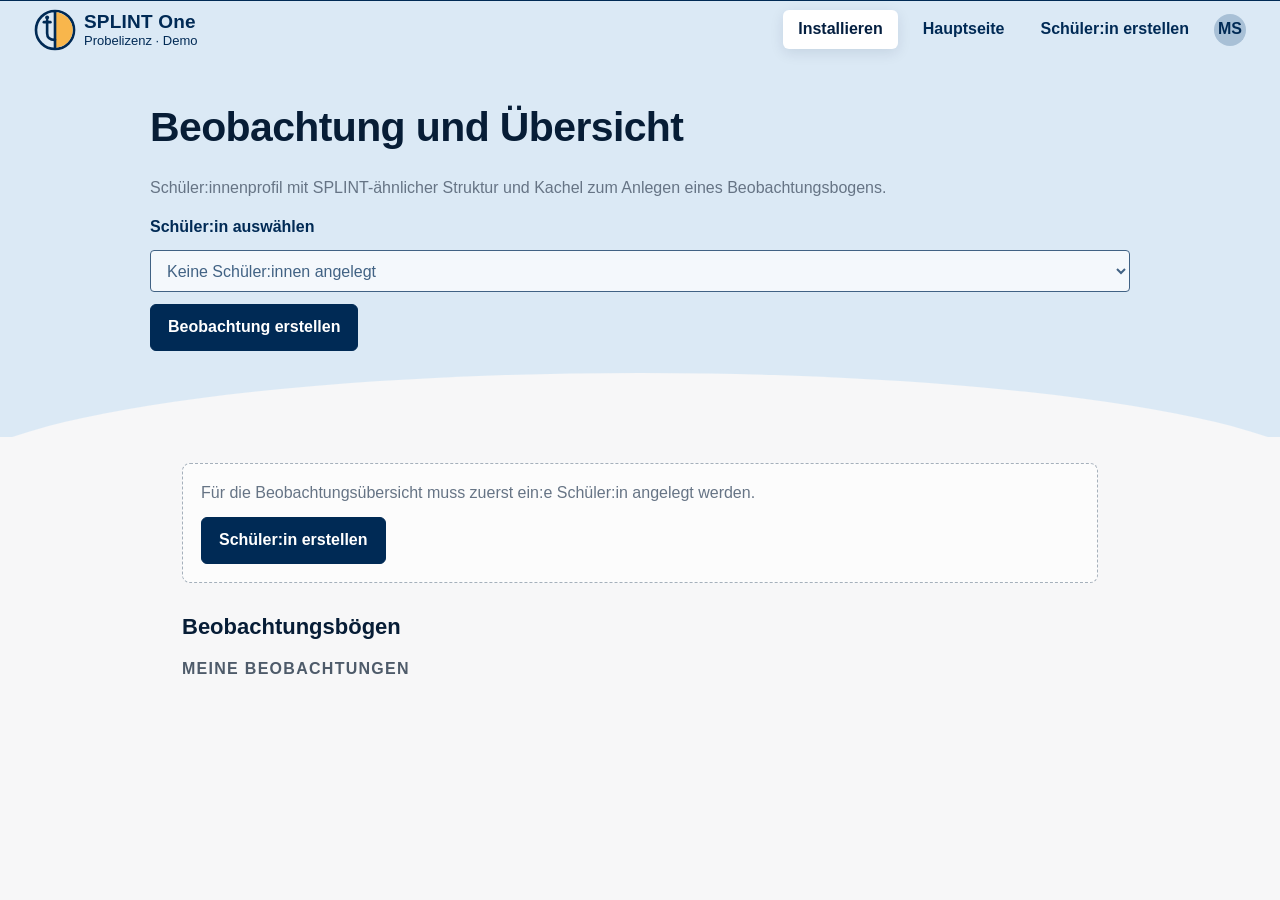
==== beobachtung.html @ fa7bbd9f "add" ====
<!doctype html>
<html lang="de">
<head>
  <meta charset="utf-8">
  <meta name="viewport" content="width=device-width, initial-scale=1">
  <title>SPLINT One Demo · Beobachtungsübersicht</title>
  <link rel="icon" href="assets/img/favicon.svg" type="image/svg+xml">
  <link rel="stylesheet" href="assets/css/styles.css">
  <script defer src="assets/js/app.js"></script>
</head>
<body data-page="observation" data-root="">
  <a class="skip-link" href="#content">Zum Inhalt springen</a>
  <header class="topbar">
    <a class="brand" href="index.html" aria-label="SPLINT One Demo Startseite">
      <img class="brand-mark" src="assets/img/logo.svg" alt="">
      <span class="brand-text"><strong>SPLINT One</strong><small>Probelizenz · Demo</small></span>
    </a>
    <nav class="nav-actions" aria-label="Hauptnavigation">
      <a class="install-btn" href="#">Installieren</a>
      <a class="nav-pill" href="index.html">Hauptseite</a>
      <a class="nav-pill" href="schueler-anlegen.html">Schüler:in erstellen</a>
      <span class="avatar" aria-label="Benutzerkürzel">MS</span>
    </nav>
  </header>

  <section class="hero">
    <div class="hero-inner hero-wide">
      <h1>Beobachtung und Übersicht</h1>
      <p class="muted">Schüler:innenprofil mit SPLINT-ähnlicher Struktur und Kachel zum Anlegen eines Beobachtungsbogens.</p>
      <div class="button-row">
        <label class="label" for="studentSelect">Schüler:in auswählen</label>
        <select id="studentSelect" aria-label="Schüler:in auswählen"></select>
        <a class="btn btn-primary" id="createObservationLink" href="mesk.html">Beobachtung erstellen</a>
      </div>
    </div>
  </section>

  <main class="page page-wide" id="content">
    <div id="studentProfile" aria-live="polite"></div>

    <section class="section" aria-labelledby="observation-sheets-title">
      <h2 id="observation-sheets-title">Beobachtungsbögen</h2>
      <p class="upper">Meine Beobachtungen</p>
      <div class="tile-grid" id="ownObservations" aria-live="polite"></div>
    </section>
  </main>
</body>
</html>
---- assets/css/styles.css ----
:root {
  --blue-900: #002a55;
  --blue-800: #0b3768;
  --blue-700: #0f4f87;
  --blue-100: #dbe9f5;
  --blue-080: #eaf3fb;
  --amber: #f8b64c;
  --amber-2: #ffa33a;
  --line: #a7b2bd;
  --muted: #667485;
  --disabled: #d9dde2;
  --white: #ffffff;
  --paper: #f7f7f8;
  --shadow: 0 12px 28px rgba(0, 33, 68, 0.12);
  --shadow-soft: 0 4px 14px rgba(0, 33, 68, 0.1);
  --radius: 8px;
  --font: Arial, Helvetica, sans-serif;
}

* { box-sizing: border-box; }

html { min-height: 100%; }

body {
  margin: 0;
  min-height: 100%;
  font-family: var(--font);
  color: var(--blue-900);
  background: var(--paper);
  font-size: 16px;
  line-height: 1.42;
}

a { color: var(--blue-700); text-decoration: none; font-weight: 700; }
a:hover { text-decoration: underline; }

button, input, select, textarea { font: inherit; }

.skip-link {
  position: absolute;
  left: -9999px;
  top: 0;
  background: var(--blue-900);
  color: white;
  padding: 0.75rem 1rem;
  z-index: 99;
}
.skip-link:focus { left: 0; }

.topbar {
  min-height: 58px;
  background: var(--blue-100);
  border-top: 1px solid var(--blue-900);
  display: flex;
  align-items: center;
  justify-content: space-between;
  gap: 24px;
  padding: 0 34px;
  position: sticky;
  top: 0;
  z-index: 20;
}

.brand {
  display: flex;
  align-items: center;
  min-width: 180px;
  gap: 8px;
  color: var(--blue-900);
  font-weight: 700;
  line-height: 1;
}

.brand-mark {
  width: 42px;
  height: 42px;
  display: inline-flex;
  align-items: center;
  justify-content: center;
}

.brand-text strong {
  display: block;
  font-size: 19px;
  letter-spacing: 0.2px;
}
.brand-text small {
  display: block;
  font-weight: 400;
  font-size: 13px;
  margin-top: 3px;
}

.nav-actions {
  display: flex;
  align-items: center;
  justify-content: flex-end;
  gap: 14px;
  flex-wrap: wrap;
}

.nav-pill, .install-btn {
  border: 1px solid transparent;
  background: transparent;
  color: var(--blue-900);
  min-height: 36px;
  border-radius: 6px;
  padding: 7px 10px;
  display: inline-flex;
  align-items: center;
  gap: 7px;
  font-weight: 700;
}

.nav-pill:hover { background: rgba(255,255,255,.45); text-decoration: none; }
.install-btn { background: #fff; color: #041f40; padding-inline: 14px; box-shadow: var(--shadow-soft); }
.avatar {
  width: 32px;
  height: 32px;
  border-radius: 999px;
  background: #a8c0d6;
  color: var(--blue-900);
  display: inline-flex;
  align-items: center;
  justify-content: center;
  font-weight: 700;
}

.hero {
  background: var(--blue-100);
  position: relative;
  padding: 48px 32px 86px;
  overflow: hidden;
}
.hero::after {
  content: "";
  position: absolute;
  left: -4vw;
  right: -4vw;
  bottom: -46px;
  height: 110px;
  background: var(--paper);
  border-radius: 50% 50% 0 0 / 100% 100% 0 0;
}
.hero-inner {
  max-width: 760px;
  margin: 0 auto;
  position: relative;
  z-index: 1;
}
.hero-wide { max-width: 940px; }

.hero h1, .page-title {
  margin: 0 0 28px;
  font-size: clamp(2rem, 3.2vw, 3.1rem);
  line-height: 1.05;
  color: #071d36;
  letter-spacing: -0.6px;
}
.hero-meta {
  display: grid;
  grid-template-columns: minmax(90px, auto) 1fr;
  gap: 5px 20px;
  font-size: 14px;
  max-width: 460px;
}
.hero-meta dt { font-weight: 700; }
.hero-meta dd { margin: 0; color: var(--blue-900); }
.hero .hero-meta dd { color: transparent; text-shadow: 0 0 10px rgba(0,42,85,.45); }

.page {
  max-width: 760px;
  margin: 0 auto;
  padding: 26px 32px 64px;
}
.page-wide { max-width: 940px; }
.page-narrow { max-width: 640px; }

.section { margin: 28px 0 38px; }
.section h2 {
  margin: 0 0 6px;
  font-size: 22px;
  color: #071d36;
}
.section h3 {
  font-size: 18px;
  margin: 20px 0 8px;
}
.muted { color: var(--muted); }
.small { font-size: 13px; }
.tiny { font-size: 12px; }
.upper { text-transform: uppercase; letter-spacing: .08em; font-weight: 700; color: #4e5b6a; }

.notice {
  background: var(--white);
  border: 1px solid var(--amber-2);
  border-radius: 5px;
  box-shadow: 0 0 0 1px rgba(255, 163, 58, .09), var(--shadow-soft);
  padding: 16px 18px;
  margin: 2px 0 10px;
  color: var(--blue-900);
}

.form-grid { display: grid; gap: 11px; }
.form-row { display: grid; gap: 5px; }
label, .label { font-weight: 700; }
label .hint, .label .hint { font-weight: 400; font-size: 13px; color: var(--blue-700); }

input[type="text"], input[type="date"], input[type="number"], select, textarea {
  width: 100%;
  min-height: 42px;
  border: 1.5px solid var(--blue-900);
  border-radius: 4px;
  background: #fff;
  color: var(--blue-900);
  padding: 9px 12px;
  outline: none;
}
textarea { min-height: 110px; resize: vertical; }
input:focus, select:focus, textarea:focus {
  box-shadow: 0 0 0 3px rgba(15, 79, 135, .18);
}
.input-icon { position: relative; }
.input-icon span {
  position: absolute;
  right: 12px;
  top: 50%;
  transform: translateY(-50%);
  color: #687481;
}
.input-icon input { padding-right: 42px; }

.form-footer {
  display: flex;
  justify-content: space-between;
  align-items: center;
  gap: 24px;
  margin-top: 26px;
}
.checkline {
  display: inline-flex;
  align-items: center;
  gap: 10px;
  font-weight: 700;
}
.checkline input { width: 18px; height: 18px; }

.btn {
  border: 1px solid var(--blue-900);
  color: var(--blue-900);
  background: #fff;
  border-radius: 6px;
  padding: 11px 17px;
  min-height: 42px;
  display: inline-flex;
  align-items: center;
  justify-content: center;
  gap: 8px;
  font-weight: 700;
  cursor: pointer;
  text-decoration: none;
}
.btn:hover { background: var(--blue-080); text-decoration: none; }
.btn-primary { background: var(--blue-900); color: #fff; }
.btn-primary:hover { background: var(--blue-800); }
.btn-secondary { background: var(--blue-100); }
.btn-ghost { border-color: transparent; background: transparent; }
.btn:disabled, .btn-disabled {
  background: var(--disabled);
  color: #9aa1a9;
  border-color: var(--disabled);
  cursor: not-allowed;
  pointer-events: none;
}

.button-row { display: flex; gap: 12px; align-items: center; flex-wrap: wrap; }

.tile-grid {
  display: grid;
  grid-template-columns: repeat(auto-fit, minmax(190px, 1fr));
  gap: 18px;
}
.tile, .card {
  background: #fff;
  border: 1px solid #9aa6b1;
  border-radius: 5px;
  box-shadow: var(--shadow-soft);
  color: var(--blue-900);
}
.tile {
  min-height: 190px;
  display: flex;
  flex-direction: column;
  align-items: center;
  justify-content: center;
  gap: 16px;
  text-align: center;
  padding: 20px;
  font-weight: 700;
}
.tile:hover { box-shadow: var(--shadow); text-decoration: none; }
.tile-icon {
  width: 38px;
  height: 38px;
  border-radius: 999px;
  border: 2px solid var(--blue-900);
  display: inline-flex;
  justify-content: center;
  align-items: center;
  font-weight: 700;
  background: #fff;
}
.tile-primary { min-height: 220px; }

.card { padding: 16px; }
.card h3 { margin: 0 0 6px; }
.card-meta { color: var(--muted); font-size: 14px; margin: 0; }
.card-list { display: grid; gap: 12px; }
.card-actions { display: flex; gap: 10px; flex-wrap: wrap; margin-top: 12px; }

.profile-tools {
  display: flex;
  align-items: center;
  justify-content: space-between;
  gap: 16px;
  margin-bottom: 16px;
  flex-wrap: wrap;
}
.profile-card {
  padding: 0;
  overflow: hidden;
}
.profile-head {
  background: var(--blue-100);
  padding: 18px;
  border-bottom: 1px solid #c5d3df;
}
.profile-head h2 { margin: 0 0 8px; }
.profile-body { padding: 18px; }
.profile-grid {
  display: grid;
  grid-template-columns: repeat(3, minmax(0, 1fr));
  gap: 14px;
}
.kv strong { display: block; font-size: 13px; color: var(--muted); }
.kv span { display: block; font-weight: 700; margin-top: 2px; }

.tabbar {
  display: flex;
  border-bottom: 1px solid #8c98a4;
  margin: 28px 0 18px;
}
.tab {
  border: 1px solid #8c98a4;
  border-bottom: none;
  padding: 14px 24px;
  background: #fff;
  color: var(--blue-900);
  font-weight: 700;
}
.tab.active { background: var(--blue-100); }

.icon-menu {
  display: flex;
  gap: 18px;
  margin: 0 0 30px;
}
.icon-menu-item {
  display: grid;
  justify-items: center;
  gap: 5px;
  color: var(--blue-900);
  font-size: 12px;
}
.circle-icon {
  width: 38px;
  height: 38px;
  border-radius: 999px;
  border: 1.5px solid var(--blue-900);
  display: inline-flex;
  align-items: center;
  justify-content: center;
  background: #fff;
}
.icon-muted { color: #9aa6b1; }
.icon-muted .circle-icon { border-color: #b6c0c9; background: #f6f7f8; }

.mesk-box {
  border: 1.5px solid var(--blue-900);
  background: #fff;
  border-radius: 5px;
  padding: 12px 14px;
  font-weight: 700;
  margin-bottom: 18px;
}
.topic-list { display: grid; gap: 8px; }
.topic-row {
  display: grid;
  grid-template-columns: 24px 20px 1fr auto;
  align-items: center;
  gap: 8px;
  padding: 8px 10px;
  color: var(--blue-900);
  border-radius: 5px;
}
.topic-row:hover { background: var(--blue-080); text-decoration: none; }
.topic-chevron { font-size: 19px; line-height: 1; }
.topic-radio {
  width: 14px;
  height: 14px;
  border-radius: 999px;
  outline: 2px solid #9bb7a8;
  border: 2px solid #fff;
  background: #9bb7a8;
  display: inline-block;
}
.topic-row small { color: var(--muted); font-weight: 400; }

.observation-card {
  display: grid;
  grid-template-columns: 46px 1fr auto;
  gap: 12px;
  align-items: center;
}
.observation-card .doc-icon {
  width: 42px;
  height: 42px;
  border-radius: 999px;
  display: inline-flex;
  align-items: center;
  justify-content: center;
  background: var(--blue-100);
  border: 1px solid #aab8c5;
}

.question-group {
  border: 1px solid #bbc5cf;
  background: #fff;
  border-radius: 7px;
  overflow: hidden;
  margin: 18px 0;
}
.question-group summary {
  cursor: pointer;
  background: var(--blue-100);
  padding: 14px 16px;
  font-weight: 700;
}
.question-group[open] summary { border-bottom: 1px solid #bbc5cf; }
.question-list { padding: 14px 16px 18px; display: grid; gap: 16px; }
.question-item {
  padding: 14px;
  border: 1px solid #d3d9df;
  border-radius: 6px;
  background: #fff;
}
.question-item p { margin: 0 0 10px; font-weight: 700; }
.scale {
  display: grid;
  grid-template-columns: repeat(4, minmax(95px, 1fr));
  gap: 8px;
}
.scale label {
  border: 1px solid #b2bcc6;
  border-radius: 6px;
  padding: 8px;
  font-size: 13px;
  display: flex;
  gap: 7px;
  align-items: flex-start;
  font-weight: 400;
  background: #fafafa;
}
.scale input { margin-top: 2px; }

.statusline {
  min-height: 20px;
  color: var(--blue-700);
  font-size: 14px;
  margin-top: 8px;
}

.empty-state {
  border: 1px dashed #a5b0bb;
  border-radius: 8px;
  padding: 18px;
  background: rgba(255,255,255,.6);
  color: var(--muted);
}

.footer-note {
  border-top: 1px solid #d6dce2;
  padding-top: 18px;
  margin-top: 48px;
  color: var(--muted);
  font-size: 13px;
}

@media (max-width: 720px) {
  .topbar { padding: 8px 16px; position: static; }
  .brand-text strong { font-size: 17px; }
  .nav-actions { gap: 6px; }
  .nav-pill span.label-text { display: none; }
  .hero { padding-inline: 18px; }
  .page { padding-inline: 18px; }
  .form-footer { align-items: stretch; flex-direction: column; }
  .form-footer .btn { width: 100%; }
  .profile-grid { grid-template-columns: 1fr; }
  .observation-card { grid-template-columns: 38px 1fr; }
  .observation-card .btn { grid-column: 1 / -1; }
  .tab { padding-inline: 14px; }
  .scale { grid-template-columns: 1fr; }
}

@media (min-width: 1100px) {
  .page-wide, .hero-wide { max-width: 980px; }
}
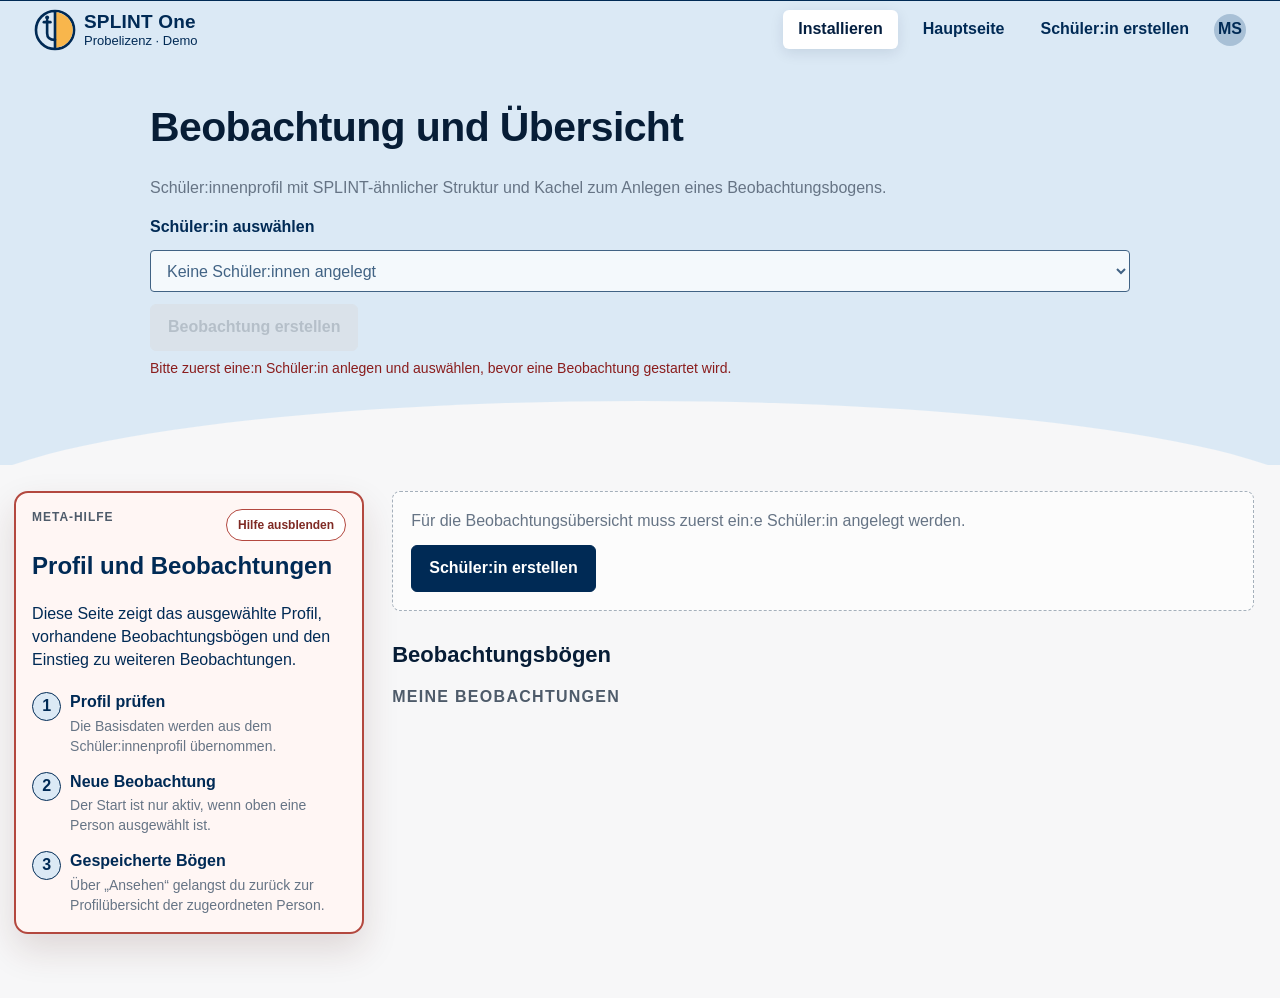
==== commit aa976f46: "add" ====
--- a/beobachtung.html
+++ b/beobachtung.html
@@ -30,18 +30,39 @@
       <div class="button-row">
         <label class="label" for="studentSelect">Schüler:in auswählen</label>
         <select id="studentSelect" aria-label="Schüler:in auswählen"></select>
-        <a class="btn btn-primary" id="createObservationLink" href="mesk.html">Beobachtung erstellen</a>
+        <a class="btn btn-primary" id="createObservationLink" href="mesk.html" data-requires-student>Beobachtung erstellen</a>
       </div>
+      <div class="statusline" id="statusline" aria-live="polite"></div>
     </div>
   </section>
 
-  <main class="page page-wide" id="content">
-    <div id="studentProfile" aria-live="polite"></div>
+  <main class="page page-wide page-with-help observation-layout" id="content">
+    <aside class="meta-column" aria-labelledby="overview-help-title">
+      <article class="card meta-help" data-help-card>
+        <div class="meta-help-head">
+          <p class="upper tiny">Meta-Hilfe</p>
+          <button class="help-toggle" type="button" data-help-toggle aria-expanded="true">Hilfe ausblenden</button>
+        </div>
+        <div class="meta-help-body" data-help-body>
+          <h2 id="overview-help-title">Profil und Beobachtungen</h2>
+          <p>Diese Seite zeigt das ausgewählte Profil, vorhandene Beobachtungsbögen und den Einstieg zu weiteren Beobachtungen.</p>
+          <ol class="tutorial-steps compact-steps">
+            <li><strong>Profil prüfen</strong><span>Die Basisdaten werden aus dem Schüler:innenprofil übernommen.</span></li>
+            <li><strong>Neue Beobachtung</strong><span>Der Start ist nur aktiv, wenn oben eine Person ausgewählt ist.</span></li>
+            <li><strong>Gespeicherte Bögen</strong><span>Über „Ansehen“ gelangst du zurück zur Profilübersicht der zugeordneten Person.</span></li>
+          </ol>
+        </div>
+      </article>
+    </aside>
 
-    <section class="section" aria-labelledby="observation-sheets-title">
-      <h2 id="observation-sheets-title">Beobachtungsbögen</h2>
-      <p class="upper">Meine Beobachtungen</p>
-      <div class="tile-grid" id="ownObservations" aria-live="polite"></div>
+    <section class="content-column profile-content">
+      <div id="studentProfile" aria-live="polite"></div>
+
+      <section class="section" aria-labelledby="observation-sheets-title">
+        <h2 id="observation-sheets-title">Beobachtungsbögen</h2>
+        <p class="upper">Meine Beobachtungen</p>
+        <div class="tile-grid observation-tile-grid" id="ownObservations" aria-live="polite"></div>
+      </section>
     </section>
   </main>
 </body>
--- a/assets/css/styles.css
+++ b/assets/css/styles.css
@@ -515,3 +515,944 @@
 @media (min-width: 1100px) {
   .page-wide, .hero-wide { max-width: 980px; }
 }
+
+/* Screenshotnahe MeSK-Bogenansicht */
+.topic-page {
+  max-width: 760px;
+}
+.topic-screenbar {
+  min-height: 34px;
+  margin: -14px -12px 18px;
+  display: grid;
+  grid-template-columns: 44px 1fr 44px;
+  align-items: center;
+  border-bottom: 1px solid #d3dbe2;
+  background: #fff;
+  box-shadow: 0 2px 6px rgba(0, 42, 85, .08);
+  position: sticky;
+  top: 58px;
+  z-index: 10;
+}
+.topic-screenbar a,
+.topic-screenbar strong {
+  min-height: 34px;
+  display: inline-flex;
+  align-items: center;
+  justify-content: center;
+  color: var(--blue-900);
+}
+.topic-screenbar a {
+  font-size: 28px;
+  font-weight: 400;
+  text-decoration: none;
+}
+.topic-screenbar strong {
+  font-size: 15px;
+}
+.rubric-panel {
+  display: grid;
+  gap: 12px;
+}
+.rubric-section {
+  display: grid;
+  gap: 8px;
+}
+.rubric-heading {
+  background: #bfd1e0;
+  color: var(--blue-900);
+  font-size: 15px;
+  line-height: 1.25;
+  padding: 6px 9px;
+  margin: 0;
+  font-weight: 700;
+}
+.rubric-list {
+  display: grid;
+  gap: 7px;
+}
+.rubric-row {
+  border: 0;
+  padding: 0;
+  margin: 0;
+  display: grid;
+  grid-template-columns: minmax(0, 1fr);
+  background: #d8e4ef;
+}
+.rubric-row legend {
+  width: 100%;
+  min-height: 28px;
+  padding: 6px 8px;
+  display: grid;
+  grid-template-columns: 138px minmax(0, 1fr);
+  align-items: center;
+  gap: 14px;
+  font-size: 14px;
+  color: var(--blue-900);
+}
+.rubric-blur {
+  height: 18px;
+  border-radius: 999px;
+  background: linear-gradient(90deg, rgba(149,172,190,.25), rgba(117,146,169,.64), rgba(149,172,190,.2));
+  filter: blur(.25px);
+}
+.rubric-scale {
+  display: grid;
+  grid-template-columns: repeat(5, minmax(0, 1fr));
+  gap: 1px;
+  border-top: 1px solid #c3d0dc;
+  background: #c3d0dc;
+}
+.rubric-choice {
+  background: #eef4f9;
+  min-height: 34px;
+  padding: 6px 8px;
+  display: flex;
+  align-items: center;
+  justify-content: center;
+  gap: 5px;
+  font-size: 12px;
+  font-weight: 400;
+  text-align: center;
+  cursor: pointer;
+}
+.rubric-choice:has(input:checked) {
+  background: #b9ccdc;
+  font-weight: 700;
+}
+.rubric-choice input {
+  accent-color: var(--blue-900);
+}
+
+@media (max-width: 760px) {
+  .topic-screenbar { top: 0; }
+  .rubric-row legend {
+    grid-template-columns: 86px minmax(0, 1fr);
+    font-size: 13px;
+  }
+  .rubric-scale {
+    grid-template-columns: 1fr;
+  }
+  .rubric-choice {
+    justify-content: flex-start;
+    text-align: left;
+  }
+}
+
+/* Layout-Update: dashboard über volle Breite mit Anleitung, Mitte und rechter Seitenleiste */
+.dashboard-page {
+  width: 100%;
+  max-width: none;
+  margin: 0;
+  padding: 34px clamp(18px, 3vw, 58px) 64px;
+}
+.dashboard-layout {
+  width: min(100%, 1540px);
+  margin: 0 auto;
+  display: grid;
+  grid-template-columns: minmax(260px, 330px) minmax(470px, 1fr) minmax(320px, 430px);
+  align-items: start;
+  gap: clamp(20px, 2vw, 34px);
+}
+.dashboard-guide,
+.dashboard-sidebar {
+  min-width: 0;
+}
+.dashboard-main {
+  min-width: 0;
+}
+.dashboard-main .section:first-child,
+.dashboard-sidebar .section:first-child,
+.dashboard-guide .card {
+  margin-top: 0;
+}
+.tutorial-card {
+  padding: 22px;
+  position: sticky;
+  top: 84px;
+}
+.tutorial-card h2 {
+  margin: 4px 0 12px;
+  font-size: 22px;
+  color: #071d36;
+}
+.tutorial-card p { margin-top: 0; }
+.tutorial-steps {
+  list-style: none;
+  padding: 0;
+  margin: 20px 0;
+  display: grid;
+  gap: 14px;
+  counter-reset: guide;
+}
+.tutorial-steps li {
+  position: relative;
+  padding-left: 44px;
+  min-height: 34px;
+}
+.tutorial-steps li::before {
+  counter-increment: guide;
+  content: counter(guide);
+  position: absolute;
+  left: 0;
+  top: 1px;
+  width: 30px;
+  height: 30px;
+  border-radius: 999px;
+  display: inline-flex;
+  align-items: center;
+  justify-content: center;
+  border: 1.5px solid var(--blue-900);
+  background: var(--blue-100);
+  font-weight: 700;
+}
+.tutorial-steps strong,
+.tutorial-steps span {
+  display: block;
+}
+.tutorial-steps span {
+  margin-top: 3px;
+  color: var(--muted);
+  font-size: 14px;
+}
+.guide-note {
+  border-left: 4px solid var(--amber);
+  background: #fff7eb;
+  padding: 12px 14px;
+  border-radius: 5px;
+  display: grid;
+  gap: 4px;
+  font-size: 14px;
+}
+.dashboard-actions {
+  grid-template-columns: repeat(3, minmax(150px, 1fr));
+}
+.dashboard-actions .tile {
+  min-height: 178px;
+}
+.dashboard-actions .tile-primary {
+  min-height: 198px;
+}
+.dashboard-stats {
+  grid-template-columns: repeat(2, minmax(180px, 1fr));
+}
+.stat-card .page-title {
+  margin-bottom: 14px;
+}
+.dashboard-panel {
+  margin: 0 0 28px;
+}
+.dashboard-panel h2 {
+  margin-bottom: 12px;
+}
+.compact-list .card {
+  padding: 14px;
+}
+.compact-list .card h3 {
+  font-size: 17px;
+  margin: 0 0 8px;
+}
+.compact-list .observation-card {
+  grid-template-columns: 38px 1fr;
+}
+.compact-list .observation-card .btn {
+  grid-column: 1 / -1;
+  width: 100%;
+}
+.compact-list .card-actions .btn {
+  flex: 1 1 130px;
+  padding-inline: 12px;
+}
+.dashboard-footer {
+  width: min(100%, 1540px);
+  margin-left: auto;
+  margin-right: auto;
+}
+
+/* Layout-Update: Beobachtungsbogen mit Fallbeispiel links und sauberer Rubrik-Ausrichtung */
+.topic-page-wide {
+  max-width: 1560px;
+  padding-inline: clamp(18px, 3vw, 54px);
+}
+.topic-intro {
+  display: grid;
+  grid-template-columns: minmax(0, 1fr) minmax(280px, 520px);
+  align-items: end;
+  gap: 20px;
+  margin-bottom: 22px;
+}
+.topic-intro .page-title {
+  margin-bottom: 12px;
+}
+.topic-intro .mesk-box {
+  margin: 0;
+}
+.backline {
+  margin: 0 0 14px;
+}
+.topic-workspace {
+  display: grid;
+  grid-template-columns: minmax(290px, 370px) minmax(0, 1fr);
+  gap: clamp(22px, 2.3vw, 36px);
+  align-items: start;
+}
+.case-column,
+.topic-form-panel {
+  min-width: 0;
+}
+.case-example-card {
+  padding: 20px;
+  position: sticky;
+  top: 104px;
+}
+.case-example-card h2 {
+  margin: 4px 0 14px;
+  font-size: 22px;
+  color: #071d36;
+}
+.case-meta-grid {
+  display: grid;
+  grid-template-columns: repeat(2, minmax(0, 1fr));
+  gap: 8px;
+  margin: 0 0 18px;
+}
+.case-meta-grid div {
+  background: var(--blue-080);
+  border: 1px solid #cbd8e4;
+  border-radius: 5px;
+  padding: 9px 10px;
+  min-width: 0;
+}
+.case-meta-grid dt {
+  color: var(--muted);
+  font-size: 12px;
+  font-weight: 700;
+  margin: 0 0 2px;
+}
+.case-meta-grid dd {
+  margin: 0;
+  font-weight: 700;
+  overflow-wrap: anywhere;
+}
+.case-copy {
+  display: grid;
+  gap: 12px;
+  color: #173754;
+}
+.case-copy p {
+  margin: 0;
+}
+.case-focus {
+  margin-top: 18px;
+  background: #f2f6fa;
+  border: 1px solid #ccd8e2;
+  border-radius: 6px;
+  padding: 13px 15px;
+}
+.case-focus ul {
+  margin: 8px 0 0 18px;
+  padding: 0;
+}
+.case-focus li + li {
+  margin-top: 5px;
+}
+.topic-form-panel {
+  background: transparent;
+}
+.student-select-section {
+  margin-top: 0;
+}
+.topic-screenbar {
+  margin: -8px 0 20px;
+}
+.rubric-panel {
+  gap: 18px;
+}
+.rubric-section {
+  gap: 9px;
+}
+.rubric-heading {
+  min-height: 32px;
+  display: flex;
+  align-items: center;
+}
+.rubric-row {
+  border: 0;
+  margin: 0;
+  padding: 0;
+  display: block;
+  background: transparent;
+}
+.rubric-statement {
+  min-height: 34px;
+  padding: 7px 10px;
+  display: grid;
+  grid-template-columns: 160px minmax(0, 1fr);
+  align-items: center;
+  gap: 16px;
+  background: #d8e4ef;
+  color: var(--blue-900);
+  font-size: 14px;
+  line-height: 1.35;
+}
+.rubric-question {
+  overflow-wrap: anywhere;
+}
+.rubric-blur {
+  width: 100%;
+  min-width: 0;
+}
+.rubric-scale {
+  grid-template-columns: repeat(5, minmax(110px, 1fr));
+}
+.rubric-choice {
+  min-height: 38px;
+  padding: 8px 10px;
+  line-height: 1.25;
+}
+.form-actions-sticky {
+  position: sticky;
+  bottom: 0;
+  background: rgba(247, 247, 248, .94);
+  border-top: 1px solid #d6dce2;
+  padding: 12px 0;
+  z-index: 4;
+}
+
+@media (max-width: 1240px) {
+  .dashboard-layout {
+    grid-template-columns: minmax(260px, 330px) minmax(0, 1fr);
+  }
+  .dashboard-sidebar {
+    grid-column: 1 / -1;
+    display: grid;
+    grid-template-columns: repeat(2, minmax(0, 1fr));
+    gap: 22px;
+  }
+  .dashboard-panel { margin-bottom: 0; }
+  .dashboard-actions { grid-template-columns: repeat(3, minmax(140px, 1fr)); }
+}
+
+@media (max-width: 980px) {
+  .hero { padding-bottom: 70px; }
+  .dashboard-page { padding-top: 24px; }
+  .dashboard-layout {
+    grid-template-columns: 1fr;
+  }
+  .tutorial-card,
+  .case-example-card {
+    position: static;
+  }
+  .dashboard-sidebar {
+    grid-column: auto;
+    grid-template-columns: 1fr 1fr;
+  }
+  .topic-intro {
+    grid-template-columns: 1fr;
+    align-items: start;
+  }
+  .topic-workspace {
+    grid-template-columns: 1fr;
+  }
+  .case-meta-grid {
+    grid-template-columns: repeat(3, minmax(0, 1fr));
+  }
+}
+
+@media (max-width: 760px) {
+  .dashboard-page,
+  .topic-page-wide {
+    padding-inline: 14px;
+  }
+  .dashboard-actions,
+  .dashboard-stats,
+  .dashboard-sidebar {
+    grid-template-columns: 1fr;
+  }
+  .dashboard-actions .tile,
+  .dashboard-actions .tile-primary {
+    min-height: 132px;
+  }
+  .case-meta-grid {
+    grid-template-columns: 1fr 1fr;
+  }
+  .rubric-statement {
+    grid-template-columns: 112px minmax(0, 1fr);
+    gap: 10px;
+    font-size: 13px;
+  }
+  .rubric-scale {
+    grid-template-columns: 1fr;
+  }
+  .rubric-choice {
+    justify-content: flex-start;
+    text-align: left;
+  }
+}
+
+@media (max-width: 520px) {
+  .hero h1,
+  .page-title {
+    font-size: 2rem;
+  }
+  .topbar {
+    align-items: flex-start;
+  }
+  .nav-actions {
+    width: 100%;
+    justify-content: flex-start;
+  }
+  .install-btn,
+  .nav-pill {
+    min-height: 34px;
+    padding: 6px 9px;
+  }
+  .tutorial-card,
+  .case-example-card,
+  .card {
+    padding: 14px;
+  }
+  .tutorial-steps li {
+    padding-left: 38px;
+  }
+  .case-meta-grid {
+    grid-template-columns: 1fr;
+  }
+  .rubric-statement {
+    grid-template-columns: 1fr;
+    gap: 7px;
+  }
+  .rubric-blur {
+    width: 150px;
+  }
+  .form-actions-sticky .btn {
+    width: 100%;
+  }
+}
+
+/* Finales Layout-Update: Meta-Hilfe, Pflichtauswahl und responsive Kacheln */
+:root {
+  --meta-red: #b3483f;
+  --meta-red-soft: #fff6f4;
+  --meta-red-line: #dfb2ad;
+}
+
+.hero-dashboard {
+  padding-bottom: 66px;
+}
+.hero-left {
+  max-width: none;
+  margin-left: clamp(16px, 1.6vw, 32px);
+  margin-right: clamp(16px, 2vw, 42px);
+}
+.hero-tools {
+  margin-top: 18px;
+}
+
+.dashboard-page {
+  padding-left: clamp(10px, 1.1vw, 24px);
+  padding-right: clamp(12px, 1.8vw, 32px);
+}
+.dashboard-layout {
+  width: 100%;
+  max-width: none;
+  margin: 0;
+  grid-template-columns: minmax(300px, 390px) minmax(500px, 1fr) minmax(340px, 470px);
+}
+.dashboard-footer {
+  width: 100%;
+  max-width: none;
+}
+.dashboard-actions .tile {
+  position: relative;
+}
+.tile-hint {
+  display: block;
+  min-height: 1.2em;
+  color: var(--muted);
+  font-weight: 700;
+  font-size: 12px;
+}
+.tile-disabled,
+.topic-row-disabled,
+.is-disabled {
+  opacity: .58;
+}
+.tile-disabled,
+.topic-row-disabled {
+  cursor: not-allowed;
+  pointer-events: none;
+}
+.topic-row-disabled {
+  border: 1px dashed #b7c0c8;
+  background: rgba(255,255,255,.55);
+}
+.topic-lock {
+  margin-bottom: 10px;
+}
+
+.meta-help {
+  border: 2px solid var(--meta-red);
+  border-radius: 14px;
+  background: var(--meta-red-soft);
+  box-shadow: 0 16px 36px rgba(79, 25, 22, .14);
+}
+.meta-help-head,
+.preset-head {
+  display: flex;
+  align-items: flex-start;
+  justify-content: space-between;
+  gap: 12px;
+  margin-bottom: 8px;
+}
+.meta-help-head .upper,
+.preset-head .upper {
+  margin: 0;
+}
+.help-toggle {
+  border: 1px solid var(--meta-red);
+  color: #7f2a24;
+  background: #fff;
+  border-radius: 999px;
+  min-height: 32px;
+  padding: 5px 11px;
+  font-weight: 700;
+  font-size: 12px;
+  cursor: pointer;
+  white-space: nowrap;
+}
+.help-toggle:hover {
+  background: #ffe8e5;
+}
+.meta-help-body h2 {
+  margin-top: 6px;
+}
+.meta-help.is-collapsed {
+  padding-bottom: 14px;
+}
+.compact-steps {
+  margin-bottom: 0;
+}
+.compact-steps li {
+  padding-left: 38px;
+}
+.compact-steps li::before {
+  width: 27px;
+  height: 27px;
+}
+
+.page-with-help {
+  width: 100%;
+  max-width: none;
+  margin: 0;
+  padding-left: clamp(10px, 1.1vw, 24px);
+  padding-right: clamp(14px, 2vw, 38px);
+  display: grid;
+  grid-template-columns: minmax(300px, 390px) minmax(0, 960px);
+  gap: clamp(20px, 2.2vw, 36px);
+  align-items: start;
+}
+.page-with-help.observation-layout {
+  grid-template-columns: minmax(300px, 390px) minmax(0, 1120px);
+}
+.meta-column,
+.content-column,
+.form-panel,
+.profile-content {
+  min-width: 0;
+}
+.meta-column {
+  display: grid;
+  gap: 18px;
+  align-self: start;
+}
+.meta-column > .card,
+.case-column > .card {
+  position: sticky;
+  top: 82px;
+}
+.case-column .topic-meta-help {
+  position: static;
+}
+.form-panel,
+.content-column {
+  width: 100%;
+}
+.student-create-layout .form-panel {
+  max-width: 760px;
+}
+
+.preset-card {
+  border-radius: 14px;
+  border-color: #b9c4ce;
+  padding: 18px;
+}
+.preset-head h2 {
+  margin: 2px 0 0;
+  font-size: 20px;
+}
+.slider-count {
+  min-width: 34px;
+  height: 34px;
+  border-radius: 999px;
+  background: var(--blue-100);
+  border: 1px solid #a9bac8;
+  display: inline-flex;
+  align-items: center;
+  justify-content: center;
+  font-weight: 700;
+}
+.preset-slider {
+  display: grid;
+  grid-auto-flow: column;
+  grid-auto-columns: minmax(245px, 86%);
+  gap: 12px;
+  overflow-x: auto;
+  overscroll-behavior-inline: contain;
+  scroll-snap-type: inline mandatory;
+  padding: 4px 4px 12px;
+}
+.preset-slide {
+  scroll-snap-align: start;
+  border: 1px solid #b6c2cd;
+  border-radius: 12px;
+  background: #fff;
+  padding: 14px;
+  display: grid;
+  gap: 8px;
+  min-height: 190px;
+}
+.preset-slide strong,
+.preset-slide span {
+  display: block;
+}
+.preset-slide p {
+  margin: 0;
+  color: var(--muted);
+  font-size: 14px;
+}
+.preset-slide .btn {
+  align-self: end;
+  width: 100%;
+}
+
+.observation-card {
+  grid-template-columns: 44px minmax(0, 1fr);
+  align-items: start;
+  overflow: hidden;
+}
+.observation-copy {
+  min-width: 0;
+}
+.observation-copy h3,
+.observation-copy .card-meta {
+  overflow-wrap: anywhere;
+}
+.observation-actions {
+  grid-column: 2;
+  display: flex;
+  justify-content: flex-start;
+  margin-top: 10px;
+}
+.observation-actions .btn {
+  min-width: 136px;
+}
+.compact-list .observation-card .observation-actions {
+  grid-column: 1 / -1;
+}
+.compact-list .observation-card .observation-actions .btn {
+  width: 100%;
+}
+.observation-tile-grid {
+  grid-template-columns: repeat(auto-fit, minmax(280px, 1fr));
+  align-items: stretch;
+}
+.observation-tile-grid .tile {
+  min-height: 160px;
+}
+
+.topic-workspace {
+  grid-template-columns: minmax(320px, 430px) minmax(0, 1fr);
+}
+.case-column {
+  display: grid;
+  gap: 18px;
+}
+.topic-meta-help {
+  padding: 18px;
+}
+.rubric-panel {
+  width: 100%;
+  overflow: hidden;
+}
+.rubric-statement {
+  grid-template-columns: minmax(96px, 150px) minmax(0, 1fr);
+}
+.rubric-question {
+  overflow-wrap: normal;
+  word-break: normal;
+  hyphens: auto;
+}
+.rubric-scale {
+  grid-template-columns: repeat(5, minmax(92px, 1fr));
+}
+#questionContainer.is-disabled {
+  filter: grayscale(.1);
+}
+#questionContainer.is-disabled::before {
+  content: "Profilauswahl erforderlich";
+  display: block;
+  margin-bottom: 10px;
+  padding: 10px 12px;
+  border: 1px solid var(--meta-red-line);
+  border-radius: 8px;
+  background: var(--meta-red-soft);
+  color: #7f2a24;
+  font-weight: 700;
+}
+
+@media (min-width: 1560px) {
+  .dashboard-layout {
+    grid-template-columns: minmax(330px, 420px) minmax(560px, 1fr) minmax(380px, 500px);
+  }
+  .page-with-help {
+    grid-template-columns: minmax(330px, 420px) minmax(0, 1060px);
+  }
+  .page-with-help.observation-layout {
+    grid-template-columns: minmax(330px, 420px) minmax(0, 1260px);
+  }
+  .topic-page-wide {
+    max-width: 1760px;
+  }
+}
+
+@media (max-width: 1280px) {
+  .dashboard-layout {
+    grid-template-columns: minmax(280px, 350px) minmax(0, 1fr);
+  }
+  .dashboard-sidebar {
+    grid-column: 1 / -1;
+    grid-template-columns: repeat(2, minmax(0, 1fr));
+  }
+  .page-with-help,
+  .page-with-help.observation-layout {
+    grid-template-columns: minmax(280px, 350px) minmax(0, 1fr);
+  }
+  .topic-workspace {
+    grid-template-columns: minmax(300px, 380px) minmax(0, 1fr);
+  }
+}
+
+@media (max-width: 980px) {
+  .hero-left {
+    margin-left: 0;
+    margin-right: 0;
+  }
+  .dashboard-layout,
+  .page-with-help,
+  .page-with-help.observation-layout,
+  .topic-workspace {
+    grid-template-columns: 1fr;
+  }
+  .meta-column > .card,
+  .case-column > .card {
+    position: static;
+  }
+  .dashboard-sidebar {
+    grid-template-columns: 1fr 1fr;
+  }
+  .preset-slider {
+    grid-auto-columns: minmax(260px, 48%);
+  }
+  .rubric-scale {
+    grid-template-columns: repeat(5, minmax(82px, 1fr));
+    overflow-x: auto;
+  }
+}
+
+@media (max-width: 760px) {
+  .page-with-help,
+  .page-with-help.observation-layout {
+    padding-inline: 14px;
+  }
+  .meta-help-head,
+  .preset-head {
+    align-items: stretch;
+    flex-direction: column;
+  }
+  .help-toggle {
+    align-self: flex-start;
+  }
+  .dashboard-sidebar {
+    grid-template-columns: 1fr;
+  }
+  .preset-slider {
+    grid-auto-columns: minmax(242px, 88%);
+  }
+  .observation-card,
+  .compact-list .observation-card {
+    grid-template-columns: 38px minmax(0, 1fr);
+  }
+  .observation-actions,
+  .compact-list .observation-card .observation-actions {
+    grid-column: 1 / -1;
+  }
+  .observation-actions .btn {
+    width: 100%;
+  }
+  .topic-list .topic-row {
+    grid-template-columns: 20px 18px minmax(0, 1fr);
+  }
+  .topic-list .topic-row > small:last-child {
+    grid-column: 3;
+  }
+  .rubric-statement {
+    grid-template-columns: 104px minmax(0, 1fr);
+  }
+  .rubric-scale {
+    display: grid;
+    grid-template-columns: 1fr;
+    overflow-x: visible;
+  }
+}
+
+@media (max-width: 520px) {
+  .dashboard-page,
+  .page-with-help,
+  .page-with-help.observation-layout,
+  .topic-page-wide {
+    padding-inline: 10px;
+  }
+  .meta-help,
+  .preset-card {
+    border-radius: 11px;
+  }
+  .preset-slider {
+    grid-auto-columns: minmax(230px, 92%);
+  }
+  .rubric-statement {
+    grid-template-columns: 1fr;
+  }
+  .rubric-blur {
+    width: min(170px, 60vw);
+  }
+  .topic-screenbar strong {
+    font-size: 14px;
+  }
+}
+
+/* Sticky-Verhalten gezielt: Hilfekarte bleibt oben, zusätzliche Karten bleiben im Fluss. */
+.meta-column > .card {
+  position: static;
+}
+.meta-column > .meta-help {
+  position: sticky;
+  top: 82px;
+}
+.meta-column > .preset-card {
+  position: static;
+}
+@media (max-width: 980px) {
+  .meta-column > .meta-help {
+    position: static;
+  }
+}
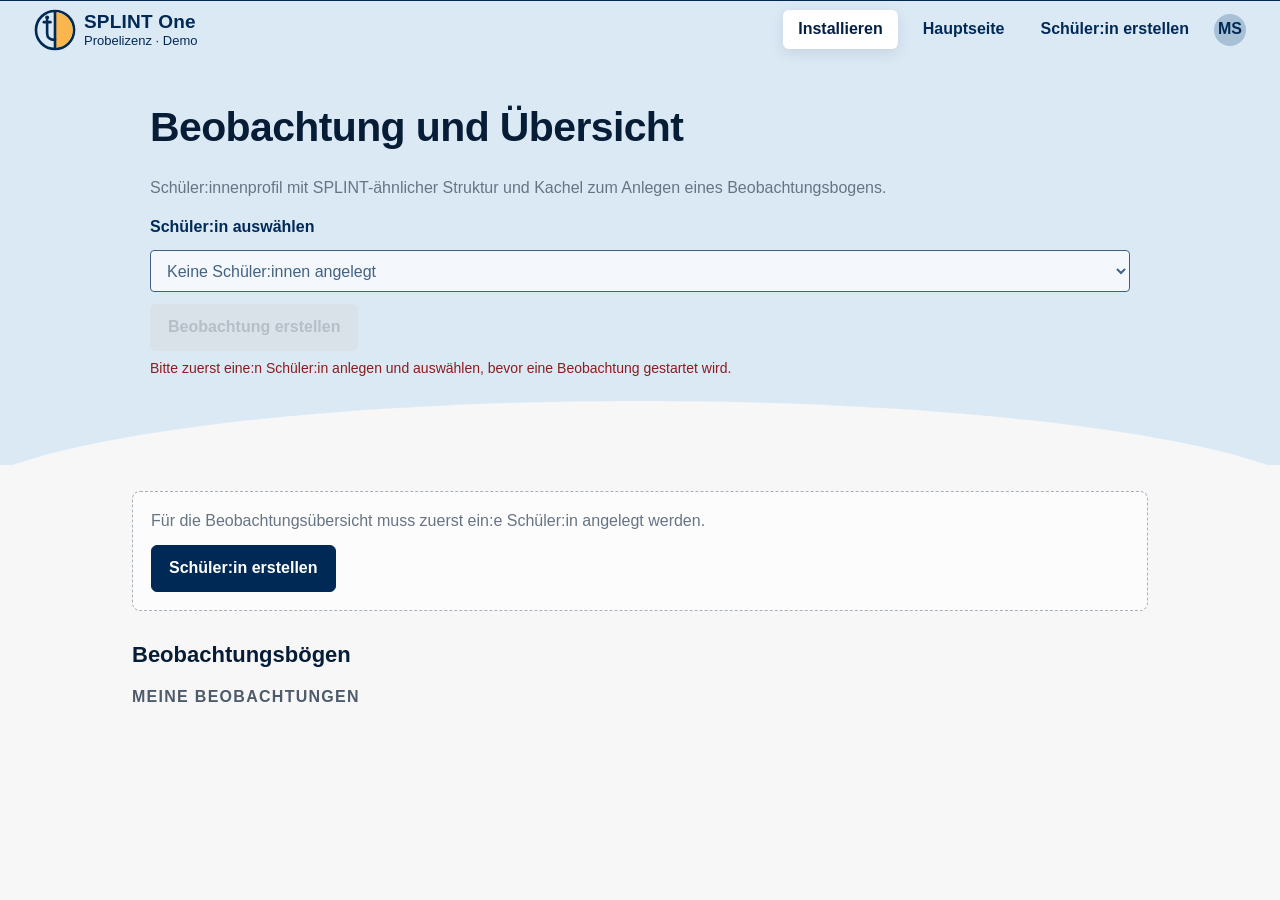
==== commit 98392c9e: "add" ====
--- a/beobachtung.html
+++ b/beobachtung.html
@@ -36,29 +36,11 @@
     </div>
   </section>
 
-  <main class="page page-wide page-with-help observation-layout" id="content">
-    <aside class="meta-column" aria-labelledby="overview-help-title">
-      <article class="card meta-help" data-help-card>
-        <div class="meta-help-head">
-          <p class="upper tiny">Meta-Hilfe</p>
-          <button class="help-toggle" type="button" data-help-toggle aria-expanded="true">Hilfe ausblenden</button>
-        </div>
-        <div class="meta-help-body" data-help-body>
-          <h2 id="overview-help-title">Profil und Beobachtungen</h2>
-          <p>Diese Seite zeigt das ausgewählte Profil, vorhandene Beobachtungsbögen und den Einstieg zu weiteren Beobachtungen.</p>
-          <ol class="tutorial-steps compact-steps">
-            <li><strong>Profil prüfen</strong><span>Die Basisdaten werden aus dem Schüler:innenprofil übernommen.</span></li>
-            <li><strong>Neue Beobachtung</strong><span>Der Start ist nur aktiv, wenn oben eine Person ausgewählt ist.</span></li>
-            <li><strong>Gespeicherte Bögen</strong><span>Über „Ansehen“ gelangst du zurück zur Profilübersicht der zugeordneten Person.</span></li>
-          </ol>
-        </div>
-      </article>
-    </aside>
-
+  <main class="page page-wide observation-layout" id="content">
     <section class="content-column profile-content">
       <div id="studentProfile" aria-live="polite"></div>
 
-      <section class="section" aria-labelledby="observation-sheets-title">
+      <section class="section" data-tour="profile-observation-section" aria-labelledby="observation-sheets-title">
         <h2 id="observation-sheets-title">Beobachtungsbögen</h2>
         <p class="upper">Meine Beobachtungen</p>
         <div class="tile-grid observation-tile-grid" id="ownObservations" aria-live="polite"></div>
--- a/assets/css/styles.css
+++ b/assets/css/styles.css
@@ -1456,3 +1456,186 @@
     position: static;
   }
 }
+
+/* Guided-Tour-Version: sichtbare rote Meta-Hilfekarten entfernt, Overlay übernimmt Anleitung */
+.dashboard-layout {
+  width: 100%;
+  max-width: none;
+  margin: 0;
+  display: grid;
+  grid-template-columns: minmax(520px, 1fr) minmax(340px, 500px);
+  gap: clamp(22px, 2.4vw, 42px);
+  align-items: start;
+}
+.dashboard-main { max-width: 900px; width: 100%; justify-self: center; }
+.dashboard-sidebar { display: grid; gap: 28px; }
+
+.student-create-layout {
+  grid-template-columns: minmax(300px, 420px) minmax(0, 760px);
+  justify-content: start;
+}
+.student-create-layout .form-panel { max-width: 760px; }
+.student-create-layout .preset-card { position: sticky; top: 82px; }
+
+.mesk-page {
+  max-width: 980px;
+}
+.observation-layout {
+  max-width: 1080px;
+}
+
+[data-tour], .tour-highlight-source { scroll-margin: 110px; }
+.tour-layer {
+  position: fixed;
+  inset: 0;
+  z-index: 1000;
+  pointer-events: none;
+}
+.tour-scrim {
+  position: fixed;
+  background: rgba(2, 19, 38, .62);
+  pointer-events: auto;
+}
+.tour-hole {
+  position: fixed;
+  border: 3px solid #f6b14a;
+  border-radius: 12px;
+  box-shadow: 0 0 0 4px rgba(255,255,255,.96), 0 18px 36px rgba(0, 0, 0, .24);
+  pointer-events: none;
+  z-index: 1001;
+}
+.tour-tooltip {
+  position: fixed;
+  z-index: 1002;
+  width: min(390px, calc(100vw - 28px));
+  background: #fff7f5;
+  border: 2px solid #b3483f;
+  color: var(--blue-900);
+  border-radius: 14px;
+  padding: 16px 17px;
+  box-shadow: 0 20px 45px rgba(0, 18, 38, .28);
+  pointer-events: auto;
+}
+.tour-tooltip::before {
+  content: "";
+  position: absolute;
+  width: 18px;
+  height: 18px;
+  background: #fff7f5;
+  border-left: 2px solid #b3483f;
+  border-top: 2px solid #b3483f;
+  transform: rotate(45deg);
+  top: -11px;
+  left: 28px;
+}
+.tour-tooltip.is-above::before {
+  top: auto;
+  bottom: -11px;
+  transform: rotate(225deg);
+}
+.tour-tooltip h2 {
+  margin: 0 0 8px;
+  color: #071d36;
+  font-size: 20px;
+}
+.tour-tooltip p {
+  margin: 0 0 12px;
+}
+.tour-tooltip .tour-step-text {
+  color: #425267;
+  font-size: 14px;
+}
+.tour-actions {
+  display: flex;
+  gap: 10px;
+  justify-content: flex-end;
+  flex-wrap: wrap;
+  margin-top: 14px;
+}
+.tour-actions .btn {
+  min-height: 36px;
+  padding: 7px 12px;
+}
+.tour-progress {
+  color: #6c7480;
+  font-size: 12px;
+  font-weight: 700;
+  text-transform: uppercase;
+  letter-spacing: .05em;
+  margin-bottom: 8px;
+}
+.tour-target-active {
+  position: relative;
+  z-index: 1003 !important;
+}
+.tour-missing {
+  outline: 3px solid #b3483f;
+  outline-offset: 4px;
+}
+
+.tour-intro-modal {
+  position: fixed;
+  inset: 0;
+  z-index: 1005;
+  display: grid;
+  place-items: center;
+  background: rgba(2, 19, 38, .64);
+  padding: 18px;
+}
+.tour-intro-card {
+  width: min(640px, 100%);
+  background: #fff;
+  color: var(--blue-900);
+  border-radius: 16px;
+  border: 2px solid #b3483f;
+  box-shadow: 0 24px 60px rgba(0, 18, 38, .34);
+  padding: clamp(20px, 4vw, 34px);
+}
+.tour-intro-card h2 {
+  margin: 0 0 12px;
+  font-size: clamp(1.6rem, 3vw, 2.25rem);
+  color: #071d36;
+}
+.tour-intro-card p { margin: 0 0 14px; }
+.tour-intro-card ul { margin: 12px 0 0 20px; padding: 0; }
+.tour-intro-card li + li { margin-top: 6px; }
+.tour-intro-actions { display: flex; gap: 10px; justify-content: flex-end; flex-wrap: wrap; margin-top: 22px; }
+
+.rubric-row.is-complete .rubric-statement {
+  box-shadow: inset 4px 0 0 #7aa58d;
+}
+.rubric-row.is-missing .rubric-statement {
+  box-shadow: inset 4px 0 0 #b3483f;
+}
+.form-actions-sticky .btn[disabled] {
+  pointer-events: auto;
+}
+
+@media (max-width: 1280px) {
+  .dashboard-layout {
+    grid-template-columns: minmax(0, 1fr);
+  }
+  .dashboard-main { justify-self: stretch; max-width: none; }
+  .dashboard-sidebar {
+    grid-template-columns: repeat(2, minmax(0, 1fr));
+  }
+  .student-create-layout {
+    grid-template-columns: minmax(280px, 360px) minmax(0, 1fr);
+  }
+}
+@media (max-width: 980px) {
+  .student-create-layout {
+    grid-template-columns: 1fr;
+  }
+  .student-create-layout .preset-card { position: static; }
+  .dashboard-sidebar { grid-template-columns: 1fr 1fr; }
+  .tour-tooltip::before { display: none; }
+}
+@media (max-width: 760px) {
+  .dashboard-sidebar { grid-template-columns: 1fr; }
+  .tour-tooltip {
+    left: 14px !important;
+    right: 14px !important;
+    width: auto;
+  }
+}
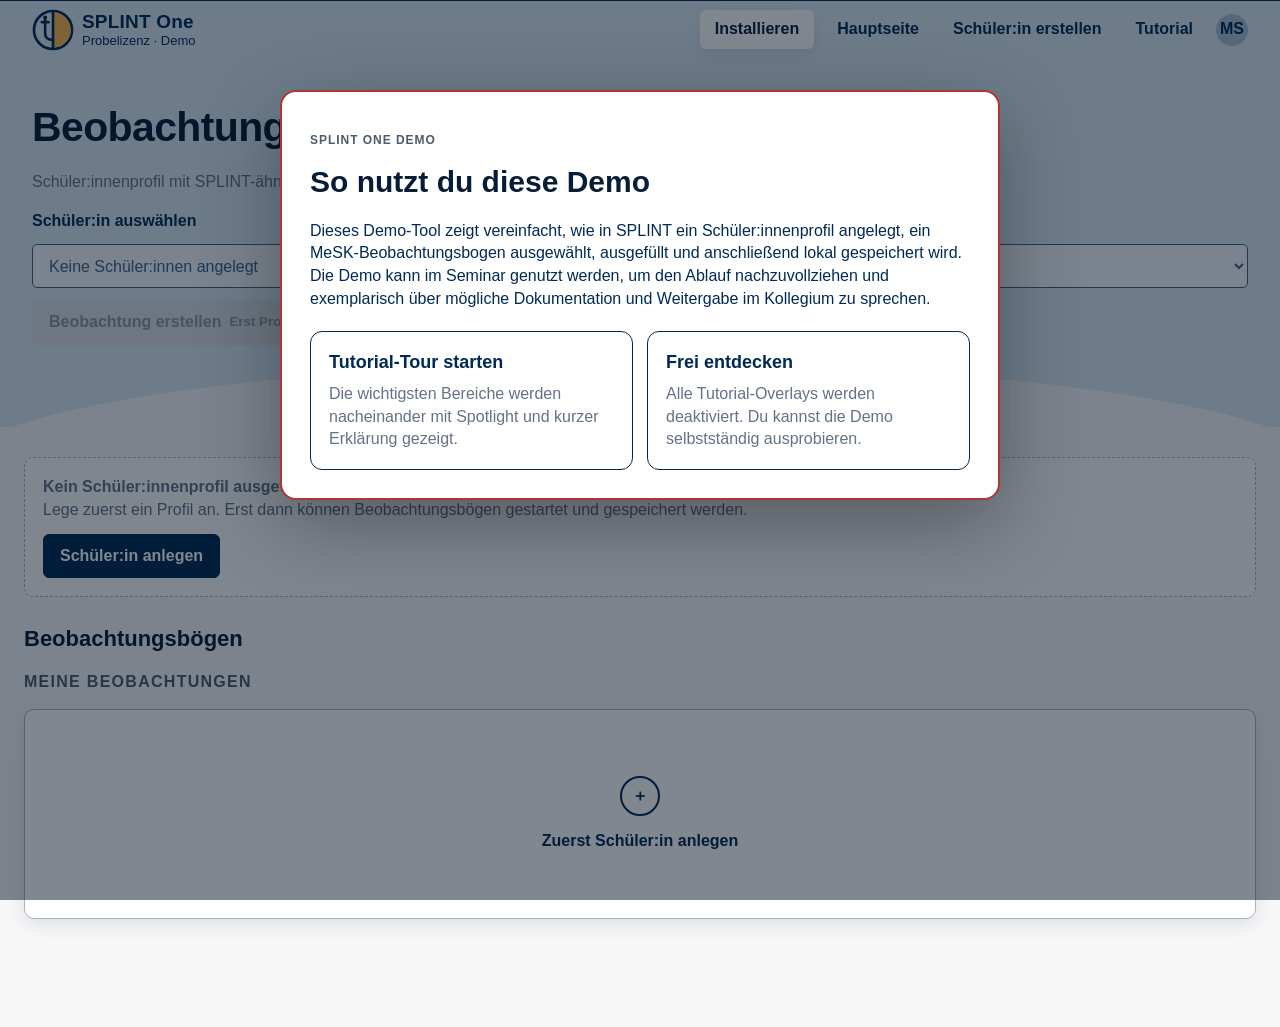
==== commit 56b05d29: "add" ====
--- a/beobachtung.html
+++ b/beobachtung.html
@@ -19,32 +19,30 @@
       <a class="install-btn" href="#">Installieren</a>
       <a class="nav-pill" href="index.html">Hauptseite</a>
       <a class="nav-pill" href="schueler-anlegen.html">Schüler:in erstellen</a>
+      <button class="nav-pill" id="restartTour" type="button">Tutorial</button>
       <span class="avatar" aria-label="Benutzerkürzel">MS</span>
     </nav>
   </header>
 
   <section class="hero">
-    <div class="hero-inner hero-wide">
+    <div class="hero-inner">
       <h1>Beobachtung und Übersicht</h1>
       <p class="muted">Schüler:innenprofil mit SPLINT-ähnlicher Struktur und Kachel zum Anlegen eines Beobachtungsbogens.</p>
       <div class="button-row">
         <label class="label" for="studentSelect">Schüler:in auswählen</label>
         <select id="studentSelect" aria-label="Schüler:in auswählen"></select>
-        <a class="btn btn-primary" id="createObservationLink" href="mesk.html" data-requires-student>Beobachtung erstellen</a>
+        <a class="btn btn-primary" id="createObservationLink" href="mesk.html"><span>Beobachtung erstellen</span><small data-tile-hint></small></a>
       </div>
-      <div class="statusline" id="statusline" aria-live="polite"></div>
     </div>
   </section>
 
-  <main class="page page-wide observation-layout" id="content">
-    <section class="content-column profile-content">
-      <div id="studentProfile" aria-live="polite"></div>
+  <main class="page page-wide" id="content">
+    <div id="studentProfile" aria-live="polite"></div>
 
-      <section class="section" data-tour="profile-observation-section" aria-labelledby="observation-sheets-title">
-        <h2 id="observation-sheets-title">Beobachtungsbögen</h2>
-        <p class="upper">Meine Beobachtungen</p>
-        <div class="tile-grid observation-tile-grid" id="ownObservations" aria-live="polite"></div>
-      </section>
+    <section class="section" aria-labelledby="observation-sheets-title">
+      <h2 id="observation-sheets-title">Beobachtungsbögen</h2>
+      <p class="upper">Meine Beobachtungen</p>
+      <div class="tile-grid" id="ownObservations" aria-live="polite"></div>
     </section>
   </main>
 </body>
--- a/assets/css/styles.css
+++ b/assets/css/styles.css
@@ -1,26 +1,28 @@
 :root {
+  --blue-950: #001d3c;
   --blue-900: #002a55;
   --blue-800: #0b3768;
   --blue-700: #0f4f87;
-  --blue-100: #dbe9f5;
-  --blue-080: #eaf3fb;
-  --amber: #f8b64c;
-  --amber-2: #ffa33a;
-  --line: #a7b2bd;
-  --muted: #667485;
+  --blue-600: #1d6aa8;
+  --blue-150: #dbe9f5;
+  --blue-100: #eaf3fb;
+  --blue-070: #f3f8fd;
+  --paper: #f7f7f8;
+  --white: #fff;
+  --muted: #637286;
+  --line: #a8b4c0;
+  --soft-line: #d7e0e8;
   --disabled: #d9dde2;
-  --white: #ffffff;
-  --paper: #f7f7f8;
-  --shadow: 0 12px 28px rgba(0, 33, 68, 0.12);
-  --shadow-soft: 0 4px 14px rgba(0, 33, 68, 0.1);
-  --radius: 8px;
+  --amber: #f7b94e;
+  --danger: #b23535;
+  --shadow: 0 16px 42px rgba(0, 33, 68, .14);
+  --shadow-soft: 0 6px 18px rgba(0, 33, 68, .10);
+  --radius: 10px;
   --font: Arial, Helvetica, sans-serif;
 }
 
 * { box-sizing: border-box; }
-
-html { min-height: 100%; }
-
+html { min-height: 100%; scroll-behavior: smooth; }
 body {
   margin: 0;
   min-height: 100%;
@@ -30,75 +32,33 @@
   font-size: 16px;
   line-height: 1.42;
 }
-
 a { color: var(--blue-700); text-decoration: none; font-weight: 700; }
 a:hover { text-decoration: underline; }
-
 button, input, select, textarea { font: inherit; }
-
-.skip-link {
-  position: absolute;
-  left: -9999px;
-  top: 0;
-  background: var(--blue-900);
-  color: white;
-  padding: 0.75rem 1rem;
-  z-index: 99;
-}
+img { max-width: 100%; }
+
+.skip-link { position: absolute; left: -9999px; top: 0; background: var(--blue-900); color: #fff; padding: .75rem 1rem; z-index: 2000; }
 .skip-link:focus { left: 0; }
 
 .topbar {
   min-height: 58px;
-  background: var(--blue-100);
+  background: var(--blue-150);
   border-top: 1px solid var(--blue-900);
   display: flex;
   align-items: center;
   justify-content: space-between;
-  gap: 24px;
-  padding: 0 34px;
+  gap: 18px;
+  padding: 0 32px;
   position: sticky;
   top: 0;
-  z-index: 20;
-}
-
-.brand {
-  display: flex;
-  align-items: center;
-  min-width: 180px;
-  gap: 8px;
-  color: var(--blue-900);
-  font-weight: 700;
-  line-height: 1;
-}
-
-.brand-mark {
-  width: 42px;
-  height: 42px;
-  display: inline-flex;
-  align-items: center;
-  justify-content: center;
-}
-
-.brand-text strong {
-  display: block;
-  font-size: 19px;
-  letter-spacing: 0.2px;
-}
-.brand-text small {
-  display: block;
-  font-weight: 400;
-  font-size: 13px;
-  margin-top: 3px;
-}
-
-.nav-actions {
-  display: flex;
-  align-items: center;
-  justify-content: flex-end;
-  gap: 14px;
-  flex-wrap: wrap;
-}
-
+  z-index: 50;
+}
+.brand { display: flex; align-items: center; gap: 8px; color: var(--blue-900); line-height: 1; }
+.brand:hover { text-decoration: none; }
+.brand-mark { width: 42px; height: 42px; }
+.brand-text strong { display: block; font-size: 19px; letter-spacing: .2px; }
+.brand-text small { display: block; font-size: 13px; font-weight: 400; margin-top: 3px; }
+.nav-actions { display: flex; align-items: center; justify-content: flex-end; gap: 12px; flex-wrap: wrap; }
 .nav-pill, .install-btn {
   border: 1px solid transparent;
   background: transparent;
@@ -110,1532 +70,247 @@
   align-items: center;
   gap: 7px;
   font-weight: 700;
-}
-
+  cursor: pointer;
+}
 .nav-pill:hover { background: rgba(255,255,255,.45); text-decoration: none; }
 .install-btn { background: #fff; color: #041f40; padding-inline: 14px; box-shadow: var(--shadow-soft); }
-.avatar {
-  width: 32px;
-  height: 32px;
-  border-radius: 999px;
-  background: #a8c0d6;
-  color: var(--blue-900);
-  display: inline-flex;
-  align-items: center;
-  justify-content: center;
-  font-weight: 700;
-}
-
-.hero {
-  background: var(--blue-100);
-  position: relative;
-  padding: 48px 32px 86px;
-  overflow: hidden;
-}
-.hero::after {
-  content: "";
-  position: absolute;
-  left: -4vw;
-  right: -4vw;
-  bottom: -46px;
-  height: 110px;
-  background: var(--paper);
-  border-radius: 50% 50% 0 0 / 100% 100% 0 0;
-}
-.hero-inner {
-  max-width: 760px;
-  margin: 0 auto;
-  position: relative;
-  z-index: 1;
-}
-.hero-wide { max-width: 940px; }
-
-.hero h1, .page-title {
-  margin: 0 0 28px;
-  font-size: clamp(2rem, 3.2vw, 3.1rem);
-  line-height: 1.05;
-  color: #071d36;
-  letter-spacing: -0.6px;
-}
-.hero-meta {
-  display: grid;
-  grid-template-columns: minmax(90px, auto) 1fr;
-  gap: 5px 20px;
-  font-size: 14px;
-  max-width: 460px;
-}
-.hero-meta dt { font-weight: 700; }
-.hero-meta dd { margin: 0; color: var(--blue-900); }
-.hero .hero-meta dd { color: transparent; text-shadow: 0 0 10px rgba(0,42,85,.45); }
-
-.page {
-  max-width: 760px;
-  margin: 0 auto;
-  padding: 26px 32px 64px;
-}
-.page-wide { max-width: 940px; }
-.page-narrow { max-width: 640px; }
-
-.section { margin: 28px 0 38px; }
-.section h2 {
-  margin: 0 0 6px;
-  font-size: 22px;
-  color: #071d36;
-}
-.section h3 {
-  font-size: 18px;
-  margin: 20px 0 8px;
-}
+.avatar { width: 32px; height: 32px; border-radius: 999px; background: #a8c0d6; color: var(--blue-900); display: inline-flex; align-items: center; justify-content: center; font-weight: 700; }
+
+.hero { background: var(--blue-150); position: relative; padding: 48px 32px 82px; overflow: hidden; }
+.hero::after { content: ''; position: absolute; left: -4vw; right: -4vw; bottom: -46px; height: 110px; background: var(--paper); border-radius: 50% 50% 0 0 / 100% 100% 0 0; }
+.hero-inner { max-width: 1280px; margin: 0 auto; position: relative; z-index: 1; }
+.hero-left { margin-left: 0; }
+.hero h1, .page-title { margin: 0 0 22px; font-size: clamp(2rem, 3.2vw, 3.1rem); line-height: 1.05; color: #071d36; letter-spacing: -.6px; }
+.hero p { max-width: 760px; }
+
+.page { width: min(100% - 64px, 1280px); margin: 0 auto; padding: 30px 0 70px; }
+.page-narrow { width: min(100% - 48px, 720px); }
+.page-wide { width: min(100% - 48px, 1380px); }
+.section { margin: 26px 0 38px; }
+.section h2, .profile-section h2 { margin: 0 0 8px; font-size: 22px; color: #071d36; }
+.section h3 { font-size: 18px; margin: 18px 0 8px; }
 .muted { color: var(--muted); }
 .small { font-size: 13px; }
 .tiny { font-size: 12px; }
-.upper { text-transform: uppercase; letter-spacing: .08em; font-weight: 700; color: #4e5b6a; }
-
-.notice {
-  background: var(--white);
-  border: 1px solid var(--amber-2);
-  border-radius: 5px;
-  box-shadow: 0 0 0 1px rgba(255, 163, 58, .09), var(--shadow-soft);
-  padding: 16px 18px;
-  margin: 2px 0 10px;
-  color: var(--blue-900);
-}
-
-.form-grid { display: grid; gap: 11px; }
-.form-row { display: grid; gap: 5px; }
-label, .label { font-weight: 700; }
-label .hint, .label .hint { font-weight: 400; font-size: 13px; color: var(--blue-700); }
-
-input[type="text"], input[type="date"], input[type="number"], select, textarea {
-  width: 100%;
-  min-height: 42px;
-  border: 1.5px solid var(--blue-900);
-  border-radius: 4px;
-  background: #fff;
-  color: var(--blue-900);
-  padding: 9px 12px;
-  outline: none;
-}
-textarea { min-height: 110px; resize: vertical; }
-input:focus, select:focus, textarea:focus {
-  box-shadow: 0 0 0 3px rgba(15, 79, 135, .18);
-}
-.input-icon { position: relative; }
-.input-icon span {
-  position: absolute;
-  right: 12px;
-  top: 50%;
-  transform: translateY(-50%);
-  color: #687481;
-}
-.input-icon input { padding-right: 42px; }
-
-.form-footer {
-  display: flex;
-  justify-content: space-between;
-  align-items: center;
-  gap: 24px;
-  margin-top: 26px;
-}
-.checkline {
-  display: inline-flex;
-  align-items: center;
-  gap: 10px;
-  font-weight: 700;
-}
-.checkline input { width: 18px; height: 18px; }
-
-.btn {
-  border: 1px solid var(--blue-900);
-  color: var(--blue-900);
-  background: #fff;
-  border-radius: 6px;
-  padding: 11px 17px;
-  min-height: 42px;
-  display: inline-flex;
-  align-items: center;
-  justify-content: center;
-  gap: 8px;
-  font-weight: 700;
-  cursor: pointer;
-  text-decoration: none;
-}
-.btn:hover { background: var(--blue-080); text-decoration: none; }
+.upper { text-transform: uppercase; letter-spacing: .08em; font-weight: 700; color: #4d5b6b; }
+
+.btn { border: 1.4px solid var(--blue-900); color: var(--blue-900); background: #fff; border-radius: 6px; padding: 10px 16px; min-height: 42px; display: inline-flex; align-items: center; justify-content: center; gap: 8px; font-weight: 700; cursor: pointer; text-decoration: none; }
+.btn:hover { background: var(--blue-100); text-decoration: none; }
 .btn-primary { background: var(--blue-900); color: #fff; }
 .btn-primary:hover { background: var(--blue-800); }
-.btn-secondary { background: var(--blue-100); }
+.btn-secondary { background: var(--blue-150); }
 .btn-ghost { border-color: transparent; background: transparent; }
-.btn:disabled, .btn-disabled {
-  background: var(--disabled);
-  color: #9aa1a9;
-  border-color: var(--disabled);
-  cursor: not-allowed;
-  pointer-events: none;
-}
-
+.btn:disabled, .btn-disabled, .tile-disabled { background: var(--disabled); color: #8d969f; border-color: var(--disabled); cursor: not-allowed; pointer-events: none; }
+.btn-ready { box-shadow: 0 0 0 3px rgba(15, 79, 135, .18); }
 .button-row { display: flex; gap: 12px; align-items: center; flex-wrap: wrap; }
 
-.tile-grid {
-  display: grid;
-  grid-template-columns: repeat(auto-fit, minmax(190px, 1fr));
-  gap: 18px;
-}
-.tile, .card {
-  background: #fff;
-  border: 1px solid #9aa6b1;
-  border-radius: 5px;
-  box-shadow: var(--shadow-soft);
-  color: var(--blue-900);
-}
-.tile {
-  min-height: 190px;
-  display: flex;
-  flex-direction: column;
-  align-items: center;
-  justify-content: center;
-  gap: 16px;
-  text-align: center;
-  padding: 20px;
-  font-weight: 700;
-}
-.tile:hover { box-shadow: var(--shadow); text-decoration: none; }
-.tile-icon {
-  width: 38px;
-  height: 38px;
-  border-radius: 999px;
-  border: 2px solid var(--blue-900);
-  display: inline-flex;
-  justify-content: center;
-  align-items: center;
-  font-weight: 700;
-  background: #fff;
-}
-.tile-primary { min-height: 220px; }
-
-.card { padding: 16px; }
+.card, .tile { background: #fff; border: 1px solid var(--line); border-radius: var(--radius); box-shadow: var(--shadow-soft); color: var(--blue-900); }
+.card { padding: 18px; }
 .card h3 { margin: 0 0 6px; }
 .card-meta { color: var(--muted); font-size: 14px; margin: 0; }
 .card-list { display: grid; gap: 12px; }
 .card-actions { display: flex; gap: 10px; flex-wrap: wrap; margin-top: 12px; }
-
-.profile-tools {
-  display: flex;
-  align-items: center;
-  justify-content: space-between;
-  gap: 16px;
-  margin-bottom: 16px;
-  flex-wrap: wrap;
-}
-.profile-card {
-  padding: 0;
-  overflow: hidden;
-}
-.profile-head {
-  background: var(--blue-100);
-  padding: 18px;
-  border-bottom: 1px solid #c5d3df;
-}
-.profile-head h2 { margin: 0 0 8px; }
+.compact-card.is-active { border-color: var(--blue-700); box-shadow: 0 0 0 2px rgba(15,79,135,.14), var(--shadow-soft); }
+.tile-grid { display: grid; grid-template-columns: repeat(auto-fit, minmax(210px, 1fr)); gap: 18px; }
+.tile { min-height: 180px; display: flex; flex-direction: column; align-items: center; justify-content: center; gap: 14px; text-align: center; padding: 20px; font-weight: 700; }
+.tile:hover { box-shadow: var(--shadow); text-decoration: none; }
+.tile-primary { min-height: 210px; }
+.tile-icon { width: 40px; height: 40px; border-radius: 999px; border: 2px solid var(--blue-900); display: inline-flex; justify-content: center; align-items: center; font-weight: 700; background: #fff; }
+.tile-hint { display: block; color: var(--muted); font-weight: 400; }
+.empty-state { border: 1px dashed var(--line); border-radius: 9px; padding: 18px; background: rgba(255,255,255,.70); color: var(--muted); }
+
+/* Dashboard */
+.dashboard-page { width: min(100% - 44px, 1560px); margin: 0 auto; padding: 34px 0 70px; }
+.dashboard-layout { display: grid; grid-template-columns: minmax(520px, 1fr) minmax(360px, 520px); gap: 28px; align-items: start; }
+.dashboard-main .section:first-child, .dashboard-side .section:first-child { margin-top: 0; }
+.dashboard-actions { grid-template-columns: repeat(3, minmax(190px, 1fr)); }
+.dashboard-stats { grid-template-columns: repeat(2, minmax(200px, 1fr)); }
+.stat-card .stat-number { font-size: 48px; line-height: 1; margin: 8px 0 18px; font-weight: 700; color: #071d36; }
+.dashboard-side { display: grid; gap: 24px; }
+.dashboard-panel { margin: 0; }
+.dashboard-panel h2 { margin-bottom: 12px; }
+.dashboard-footer { grid-column: 1 / -1; }
+
+/* Forms */
+.notice { background: #fff; border: 1px solid var(--amber); border-radius: 5px; box-shadow: 0 0 0 1px rgba(255, 163, 58, .09), var(--shadow-soft); padding: 16px 18px; margin: 0 0 12px; color: var(--blue-900); }
+.form-grid { display: grid; gap: 12px; }
+.form-row { display: grid; gap: 6px; }
+label, .label { font-weight: 700; }
+label .hint, .label .hint { font-weight: 400; font-size: 13px; color: var(--blue-700); }
+input[type='text'], input[type='date'], input[type='number'], select, textarea { width: 100%; min-height: 44px; border: 1.5px solid var(--blue-900); border-radius: 5px; background: #fff; color: var(--blue-900); padding: 9px 12px; outline: none; }
+textarea { min-height: 120px; resize: vertical; }
+input:focus, select:focus, textarea:focus { box-shadow: 0 0 0 3px rgba(15,79,135,.18); }
+.input-icon { position: relative; }
+.input-icon span { position: absolute; right: 12px; top: 50%; transform: translateY(-50%); color: #687481; }
+.input-icon input { padding-right: 42px; }
+.form-footer { display: flex; justify-content: space-between; align-items: center; gap: 24px; margin-top: 22px; }
+.checkline { display: inline-flex; align-items: center; gap: 10px; font-weight: 700; }
+.checkline input { width: 18px; height: 18px; }
+.statusline { min-height: 24px; color: var(--blue-700); font-size: 14px; margin-top: 10px; }
+.statusline.is-error { color: var(--danger); font-weight: 700; }
+
+.student-create-layout { display: grid; grid-template-columns: minmax(280px, 390px) minmax(520px, 760px); gap: 28px; align-items: start; }
+.preset-panel, .form-panel { overflow: hidden; }
+.preset-head { display: flex; align-items: start; justify-content: space-between; gap: 16px; }
+.preset-count { width: 36px; height: 36px; border-radius: 999px; background: var(--blue-150); border: 1px solid var(--line); display: inline-flex; align-items: center; justify-content: center; font-weight: 700; flex: 0 0 auto; }
+.preset-slider { display: grid; grid-auto-flow: column; grid-auto-columns: minmax(235px, 1fr); gap: 12px; overflow-x: auto; padding: 6px 2px 10px; scroll-snap-type: x mandatory; }
+.preset-slide { border: 1px solid var(--line); border-radius: 9px; padding: 14px; display: grid; gap: 9px; min-height: 188px; scroll-snap-align: start; background: #fff; }
+.preset-slide strong { font-size: 18px; }
+.preset-slide span { color: var(--blue-900); }
+.preset-slide p { color: var(--muted); margin: 0; }
+.preset-slide .btn { width: 100%; align-self: end; }
+.form-panel { padding: 22px; }
+
+/* Profile */
+.profile-card { padding: 0; overflow: hidden; }
+.profile-head { background: var(--blue-150); padding: 18px; border-bottom: 1px solid #c5d3df; display: flex; justify-content: space-between; gap: 16px; align-items: start; }
+.profile-head h2 { margin: 0; }
 .profile-body { padding: 18px; }
-.profile-grid {
-  display: grid;
-  grid-template-columns: repeat(3, minmax(0, 1fr));
-  gap: 14px;
-}
-.kv strong { display: block; font-size: 13px; color: var(--muted); }
-.kv span { display: block; font-weight: 700; margin-top: 2px; }
-
-.tabbar {
-  display: flex;
-  border-bottom: 1px solid #8c98a4;
-  margin: 28px 0 18px;
-}
-.tab {
-  border: 1px solid #8c98a4;
-  border-bottom: none;
-  padding: 14px 24px;
-  background: #fff;
-  color: var(--blue-900);
-  font-weight: 700;
-}
-.tab.active { background: var(--blue-100); }
-
-.icon-menu {
-  display: flex;
-  gap: 18px;
-  margin: 0 0 30px;
-}
-.icon-menu-item {
-  display: grid;
-  justify-items: center;
-  gap: 5px;
-  color: var(--blue-900);
-  font-size: 12px;
-}
-.circle-icon {
-  width: 38px;
-  height: 38px;
-  border-radius: 999px;
-  border: 1.5px solid var(--blue-900);
-  display: inline-flex;
-  align-items: center;
-  justify-content: center;
-  background: #fff;
-}
+.profile-grid { display: grid; grid-template-columns: repeat(5, minmax(120px, 1fr)); gap: 14px; }
+.kv dt { display: block; font-size: 13px; color: var(--muted); font-weight: 700; }
+.kv dd { margin: 0; display: block; font-weight: 700; }
+.profile-section { margin: 30px 0; }
+.tabbar { display: flex; border-bottom: 1px solid #8c98a4; margin: 20px 0 18px; }
+.tab { border: 1px solid #8c98a4; border-bottom: none; padding: 14px 22px; background: #fff; color: var(--blue-900); font-weight: 700; }
+.tab.active { background: var(--blue-150); }
+.icon-menu { display: flex; gap: 18px; margin: 0 0 28px; }
+.icon-menu-item { display: grid; justify-items: center; gap: 5px; color: var(--blue-900); font-size: 12px; }
+.circle-icon { width: 38px; height: 38px; border-radius: 999px; border: 1.5px solid var(--blue-900); display: inline-flex; align-items: center; justify-content: center; background: #fff; }
 .icon-muted { color: #9aa6b1; }
 .icon-muted .circle-icon { border-color: #b6c0c9; background: #f6f7f8; }
-
-.mesk-box {
-  border: 1.5px solid var(--blue-900);
-  background: #fff;
-  border-radius: 5px;
-  padding: 12px 14px;
-  font-weight: 700;
-  margin-bottom: 18px;
-}
+.agreement-row { display: grid; grid-template-columns: 1fr auto; gap: 8px; max-width: 760px; }
+.observation-card { display: grid; grid-template-columns: 48px minmax(0, 1fr) auto; gap: 14px; align-items: center; }
+.observation-card .doc-icon { width: 44px; height: 44px; border-radius: 999px; display: inline-flex; align-items: center; justify-content: center; background: var(--blue-150); border: 1px solid #aab8c5; }
+.observation-actions .btn { white-space: nowrap; }
+
+/* MeSK */
+.mesk-box { border: 1.5px solid var(--blue-900); background: #fff; border-radius: 5px; padding: 12px 14px; font-weight: 700; margin-bottom: 18px; }
 .topic-list { display: grid; gap: 8px; }
-.topic-row {
-  display: grid;
-  grid-template-columns: 24px 20px 1fr auto;
-  align-items: center;
-  gap: 8px;
-  padding: 8px 10px;
-  color: var(--blue-900);
-  border-radius: 5px;
-}
-.topic-row:hover { background: var(--blue-080); text-decoration: none; }
-.topic-chevron { font-size: 19px; line-height: 1; }
-.topic-radio {
-  width: 14px;
-  height: 14px;
-  border-radius: 999px;
-  outline: 2px solid #9bb7a8;
-  border: 2px solid #fff;
-  background: #9bb7a8;
-  display: inline-block;
-}
-.topic-row small { color: var(--muted); font-weight: 400; }
-
-.observation-card {
-  display: grid;
-  grid-template-columns: 46px 1fr auto;
-  gap: 12px;
-  align-items: center;
-}
-.observation-card .doc-icon {
-  width: 42px;
-  height: 42px;
-  border-radius: 999px;
-  display: inline-flex;
-  align-items: center;
-  justify-content: center;
-  background: var(--blue-100);
-  border: 1px solid #aab8c5;
-}
-
-.question-group {
-  border: 1px solid #bbc5cf;
-  background: #fff;
-  border-radius: 7px;
-  overflow: hidden;
-  margin: 18px 0;
-}
-.question-group summary {
-  cursor: pointer;
-  background: var(--blue-100);
-  padding: 14px 16px;
-  font-weight: 700;
-}
-.question-group[open] summary { border-bottom: 1px solid #bbc5cf; }
-.question-list { padding: 14px 16px 18px; display: grid; gap: 16px; }
-.question-item {
-  padding: 14px;
-  border: 1px solid #d3d9df;
-  border-radius: 6px;
-  background: #fff;
-}
-.question-item p { margin: 0 0 10px; font-weight: 700; }
-.scale {
-  display: grid;
-  grid-template-columns: repeat(4, minmax(95px, 1fr));
-  gap: 8px;
-}
-.scale label {
-  border: 1px solid #b2bcc6;
-  border-radius: 6px;
-  padding: 8px;
-  font-size: 13px;
-  display: flex;
-  gap: 7px;
-  align-items: flex-start;
-  font-weight: 400;
-  background: #fafafa;
-}
-.scale input { margin-top: 2px; }
-
-.statusline {
-  min-height: 20px;
-  color: var(--blue-700);
-  font-size: 14px;
-  margin-top: 8px;
-}
-
-.empty-state {
-  border: 1px dashed #a5b0bb;
-  border-radius: 8px;
-  padding: 18px;
-  background: rgba(255,255,255,.6);
-  color: var(--muted);
-}
-
-.footer-note {
-  border-top: 1px solid #d6dce2;
-  padding-top: 18px;
-  margin-top: 48px;
-  color: var(--muted);
-  font-size: 13px;
-}
-
-@media (max-width: 720px) {
+.topic-row { display: grid; grid-template-columns: 24px 20px minmax(0, 1fr) auto; align-items: center; gap: 10px; padding: 10px 12px; color: var(--blue-900); border-radius: 7px; border: 1px solid transparent; }
+.topic-row:hover { background: var(--blue-100); text-decoration: none; border-color: var(--soft-line); }
+.topic-row-disabled { opacity: .55; cursor: not-allowed; }
+.topic-chevron { font-size: 22px; line-height: 1; }
+.topic-radio { width: 14px; height: 14px; border-radius: 999px; outline: 2px solid #9bb7a8; border: 2px solid #fff; background: #9bb7a8; display: inline-block; }
+.topic-main { display: grid; gap: 2px; }
+.topic-main small, .topic-row small { color: var(--muted); font-weight: 400; }
+.topic-count { text-align: right; white-space: nowrap; }
+
+/* Topic pages */
+.topic-page-wide { width: min(100% - 40px, 1640px); }
+.topic-screenbar { height: 34px; display: grid; grid-template-columns: 42px 1fr 42px; align-items: center; text-align: center; position: sticky; top: 58px; background: rgba(247,247,248,.94); backdrop-filter: blur(5px); z-index: 35; border-bottom: 1px solid #dde4ea; margin-bottom: 16px; }
+.topic-screenbar a { font-size: 24px; color: var(--blue-900); }
+.backline { margin: 0 0 10px; }
+.topic-intro { display: grid; grid-template-columns: minmax(0, 1fr) minmax(360px, 520px); gap: 20px; align-items: end; margin-bottom: 24px; }
+.topic-workspace { display: grid; grid-template-columns: minmax(310px, 420px) minmax(620px, 1fr); gap: 26px; align-items: start; }
+.case-column { display: grid; gap: 16px; position: sticky; top: 110px; }
+.case-example-card { border-left: 5px solid var(--amber); }
+.case-example-card h2 { margin: 0 0 12px; font-size: 22px; }
+.case-meta-grid { display: grid; grid-template-columns: repeat(2, minmax(0, 1fr)); gap: 8px; margin: 14px 0; }
+.case-meta-grid div { background: var(--blue-070); border: 1px solid var(--soft-line); border-radius: 6px; padding: 9px 10px; }
+.case-meta-grid dt { color: var(--muted); font-size: 12px; font-weight: 700; }
+.case-meta-grid dd { margin: 2px 0 0; font-weight: 700; }
+.case-copy p { margin: 0 0 13px; }
+.case-focus { background: var(--blue-070); border: 1px solid var(--soft-line); border-radius: 7px; padding: 13px 14px; }
+.case-focus ul { margin: 8px 0 0; padding-left: 20px; }
+.topic-form-panel { min-width: 0; }
+.student-select-section { margin-top: 0; }
+.rubric-panel { display: grid; gap: 22px; }
+.rubric-section { display: grid; gap: 8px; }
+.rubric-heading { margin: 0; background: #cdddeb; padding: 7px 10px; font-size: 16px; color: var(--blue-900); }
+.rubric-list { display: grid; gap: 8px; }
+.rubric-row { background: #e6eef6; border-left: 4px solid transparent; display: grid; gap: 0; }
+.rubric-row.is-missing { border-left-color: var(--danger); outline: 2px solid rgba(178,53,53,.25); }
+.rubric-statement { min-height: 32px; display: grid; grid-template-columns: minmax(120px, 230px) 1fr; align-items: center; gap: 12px; padding: 6px 10px; background: #d6e4f0; }
+.rubric-blur { height: 18px; border-radius: 999px; background: linear-gradient(90deg, rgba(133,162,187,.35), rgba(72,113,148,.55), rgba(133,162,187,.25)); filter: blur(.5px); }
+.rubric-question { min-width: 0; color: var(--blue-900); }
+.rubric-scale { display: grid; grid-template-columns: repeat(5, minmax(110px, 1fr)); border-top: 1px solid rgba(0,42,85,.12); }
+.rubric-choice { min-height: 36px; display: flex; align-items: center; justify-content: center; gap: 8px; padding: 7px 8px; font-size: 13px; font-weight: 400; background: rgba(255,255,255,.35); border-right: 1px solid rgba(0,42,85,.12); }
+.rubric-choice:last-child { border-right: none; }
+.rubric-choice input { margin: 0; }
+.is-disabled { opacity: .55; }
+.completion-chip { display: inline-flex; align-items: center; border: 1px solid var(--line); background: #fff; border-radius: 999px; padding: 5px 10px; font-weight: 700; margin-top: 10px; }
+.form-actions-sticky { position: sticky; bottom: 0; background: linear-gradient(to top, var(--paper) 70%, rgba(247,247,248,0)); padding: 16px 0 6px; z-index: 10; }
+
+.footer-note { border-top: 1px solid #d6dce2; padding-top: 18px; margin-top: 48px; color: var(--muted); font-size: 13px; }
+
+/* Welcome choice and tutorial overlay */
+.tour-choice-backdrop { position: fixed; inset: 0; background: rgba(3, 16, 32, .50); z-index: 3000; display: grid; place-items: start center; padding: 10vh 24px 24px; }
+.tour-choice-card { width: min(720px, 100%); background: #fff; border-radius: 16px; border: 2px solid var(--danger); box-shadow: 0 24px 80px rgba(0,0,0,.32); padding: 28px; }
+.tour-choice-card h2 { margin: 6px 0 12px; font-size: 30px; color: #071d36; }
+.choice-grid { display: grid; grid-template-columns: repeat(2, minmax(0, 1fr)); gap: 14px; margin-top: 20px; }
+.choice-card { border: 1.5px solid var(--blue-900); background: #fff; border-radius: 12px; padding: 18px; text-align: left; color: var(--blue-900); cursor: pointer; display: grid; gap: 8px; }
+.choice-card:hover { background: var(--blue-100); box-shadow: var(--shadow-soft); }
+.choice-card strong { font-size: 18px; }
+.choice-card span { color: var(--muted); }
+.tour-active { overflow-x: hidden; }
+.tour-overlay { position: fixed; inset: 0; background: rgba(3, 16, 32, .66); z-index: 1000; pointer-events: all; }
+.tour-highlight { position: relative !important; z-index: 1002 !important; box-shadow: 0 0 0 4px #fff, 0 0 0 8px var(--amber), 0 18px 54px rgba(0,0,0,.45) !important; border-radius: 10px !important; background: #fff; }
+.tour-tooltip { position: fixed; width: min(360px, calc(100vw - 36px)); background: #fff8f8; border: 2px solid var(--danger); border-radius: 12px; box-shadow: 0 20px 60px rgba(0,0,0,.34); z-index: 1003; padding: 18px; color: var(--blue-900); }
+.tour-tooltip::after { content: ''; position: absolute; width: 16px; height: 16px; background: #fff8f8; border: inherit; transform: rotate(45deg); }
+.tour-tooltip[data-placement='left']::after { left: -9px; top: 28px; border-top: 0; border-right: 0; }
+.tour-tooltip[data-placement='right']::after { right: -9px; top: 28px; border-bottom: 0; border-left: 0; }
+.tour-tooltip[data-placement='top']::after { top: -9px; left: 32px; border-right: 0; border-bottom: 0; }
+.tour-tooltip[data-placement='bottom']::after { bottom: -9px; left: 32px; border-left: 0; border-top: 0; }
+.tour-step-count { margin: 0 0 6px; color: var(--muted); font-size: 12px; font-weight: 700; text-transform: uppercase; letter-spacing: .07em; }
+.tour-tooltip h2 { margin: 0 0 10px; font-size: 21px; color: #071d36; }
+.tour-tooltip p { margin: 0 0 12px; }
+.tour-controls { display: flex; justify-content: space-between; align-items: center; gap: 10px; margin-top: 14px; }
+.tour-control-right { display: flex; gap: 8px; }
+
+@media (min-width: 1480px) {
+  .dashboard-page { width: min(100% - 56px, 1680px); }
+  .topic-page-wide { width: min(100% - 56px, 1740px); }
+  .dashboard-layout { grid-template-columns: minmax(760px, 1fr) 540px; }
+  .topic-workspace { grid-template-columns: 430px minmax(760px, 1fr); }
+}
+
+@media (max-width: 1180px) {
+  .dashboard-layout, .topic-workspace, .student-create-layout { grid-template-columns: 1fr; }
+  .dashboard-side { grid-template-columns: repeat(2, minmax(0, 1fr)); }
+  .case-column { position: static; }
+  .topic-intro { grid-template-columns: 1fr; }
+  .profile-grid { grid-template-columns: repeat(3, minmax(120px, 1fr)); }
+}
+
+@media (max-width: 900px) {
   .topbar { padding: 8px 16px; position: static; }
   .brand-text strong { font-size: 17px; }
   .nav-actions { gap: 6px; }
   .nav-pill span.label-text { display: none; }
-  .hero { padding-inline: 18px; }
-  .page { padding-inline: 18px; }
+  .hero { padding: 34px 20px 70px; }
+  .page, .page-wide, .page-narrow, .dashboard-page, .topic-page-wide { width: min(100% - 28px, 100%); padding-top: 24px; }
+  .dashboard-actions, .dashboard-stats, .dashboard-side { grid-template-columns: 1fr; }
+  .tile, .tile-primary { min-height: 140px; }
   .form-footer { align-items: stretch; flex-direction: column; }
   .form-footer .btn { width: 100%; }
+  .profile-head { flex-direction: column; }
   .profile-grid { grid-template-columns: 1fr; }
-  .observation-card { grid-template-columns: 38px 1fr; }
-  .observation-card .btn { grid-column: 1 / -1; }
-  .tab { padding-inline: 14px; }
-  .scale { grid-template-columns: 1fr; }
-}
-
-@media (min-width: 1100px) {
-  .page-wide, .hero-wide { max-width: 980px; }
-}
-
-/* Screenshotnahe MeSK-Bogenansicht */
-.topic-page {
-  max-width: 760px;
-}
-.topic-screenbar {
-  min-height: 34px;
-  margin: -14px -12px 18px;
-  display: grid;
-  grid-template-columns: 44px 1fr 44px;
-  align-items: center;
-  border-bottom: 1px solid #d3dbe2;
-  background: #fff;
-  box-shadow: 0 2px 6px rgba(0, 42, 85, .08);
-  position: sticky;
-  top: 58px;
-  z-index: 10;
-}
-.topic-screenbar a,
-.topic-screenbar strong {
-  min-height: 34px;
-  display: inline-flex;
-  align-items: center;
-  justify-content: center;
-  color: var(--blue-900);
-}
-.topic-screenbar a {
-  font-size: 28px;
-  font-weight: 400;
-  text-decoration: none;
-}
-.topic-screenbar strong {
-  font-size: 15px;
-}
-.rubric-panel {
-  display: grid;
-  gap: 12px;
-}
-.rubric-section {
-  display: grid;
-  gap: 8px;
-}
-.rubric-heading {
-  background: #bfd1e0;
-  color: var(--blue-900);
-  font-size: 15px;
-  line-height: 1.25;
-  padding: 6px 9px;
-  margin: 0;
-  font-weight: 700;
-}
-.rubric-list {
-  display: grid;
-  gap: 7px;
-}
-.rubric-row {
-  border: 0;
-  padding: 0;
-  margin: 0;
-  display: grid;
-  grid-template-columns: minmax(0, 1fr);
-  background: #d8e4ef;
-}
-.rubric-row legend {
-  width: 100%;
-  min-height: 28px;
-  padding: 6px 8px;
-  display: grid;
-  grid-template-columns: 138px minmax(0, 1fr);
-  align-items: center;
-  gap: 14px;
-  font-size: 14px;
-  color: var(--blue-900);
-}
-.rubric-blur {
-  height: 18px;
-  border-radius: 999px;
-  background: linear-gradient(90deg, rgba(149,172,190,.25), rgba(117,146,169,.64), rgba(149,172,190,.2));
-  filter: blur(.25px);
-}
-.rubric-scale {
-  display: grid;
-  grid-template-columns: repeat(5, minmax(0, 1fr));
-  gap: 1px;
-  border-top: 1px solid #c3d0dc;
-  background: #c3d0dc;
-}
-.rubric-choice {
-  background: #eef4f9;
-  min-height: 34px;
-  padding: 6px 8px;
-  display: flex;
-  align-items: center;
-  justify-content: center;
-  gap: 5px;
-  font-size: 12px;
-  font-weight: 400;
-  text-align: center;
-  cursor: pointer;
-}
-.rubric-choice:has(input:checked) {
-  background: #b9ccdc;
-  font-weight: 700;
-}
-.rubric-choice input {
-  accent-color: var(--blue-900);
-}
-
-@media (max-width: 760px) {
+  .tab { padding-inline: 12px; }
+  .topic-row { grid-template-columns: 24px 20px 1fr; }
+  .topic-count { grid-column: 3; text-align: left; }
+  .rubric-statement { grid-template-columns: 90px 1fr; align-items: start; }
+  .rubric-scale { grid-template-columns: 1fr; }
+  .rubric-choice { justify-content: flex-start; border-right: none; border-bottom: 1px solid rgba(0,42,85,.12); }
+  .observation-card { grid-template-columns: 44px 1fr; }
+  .observation-actions { grid-column: 1 / -1; }
+  .observation-actions .btn { width: 100%; }
+  .choice-grid { grid-template-columns: 1fr; }
+  .tour-choice-backdrop { padding-top: 6vh; }
+  .tour-choice-card { padding: 22px; }
+  .tour-controls { flex-direction: column-reverse; align-items: stretch; }
+  .tour-control-right, .tour-controls .btn { width: 100%; }
+  .tour-control-right { flex-direction: column; }
+}
+
+@media (max-width: 560px) {
+  body { font-size: 15px; }
+  .brand-text small { display: none; }
+  .install-btn { display: none; }
+  .hero h1, .page-title { font-size: 2rem; }
+  .card, .form-panel { padding: 14px; }
+  .preset-slider { grid-auto-columns: minmax(225px, 86vw); }
+  .case-meta-grid { grid-template-columns: 1fr; }
+  .rubric-statement { grid-template-columns: 72px 1fr; }
   .topic-screenbar { top: 0; }
-  .rubric-row legend {
-    grid-template-columns: 86px minmax(0, 1fr);
-    font-size: 13px;
-  }
-  .rubric-scale {
-    grid-template-columns: 1fr;
-  }
-  .rubric-choice {
-    justify-content: flex-start;
-    text-align: left;
-  }
-}
-
-/* Layout-Update: dashboard über volle Breite mit Anleitung, Mitte und rechter Seitenleiste */
-.dashboard-page {
-  width: 100%;
-  max-width: none;
-  margin: 0;
-  padding: 34px clamp(18px, 3vw, 58px) 64px;
-}
-.dashboard-layout {
-  width: min(100%, 1540px);
-  margin: 0 auto;
-  display: grid;
-  grid-template-columns: minmax(260px, 330px) minmax(470px, 1fr) minmax(320px, 430px);
-  align-items: start;
-  gap: clamp(20px, 2vw, 34px);
-}
-.dashboard-guide,
-.dashboard-sidebar {
-  min-width: 0;
-}
-.dashboard-main {
-  min-width: 0;
-}
-.dashboard-main .section:first-child,
-.dashboard-sidebar .section:first-child,
-.dashboard-guide .card {
-  margin-top: 0;
-}
-.tutorial-card {
-  padding: 22px;
-  position: sticky;
-  top: 84px;
-}
-.tutorial-card h2 {
-  margin: 4px 0 12px;
-  font-size: 22px;
-  color: #071d36;
-}
-.tutorial-card p { margin-top: 0; }
-.tutorial-steps {
-  list-style: none;
-  padding: 0;
-  margin: 20px 0;
-  display: grid;
-  gap: 14px;
-  counter-reset: guide;
-}
-.tutorial-steps li {
-  position: relative;
-  padding-left: 44px;
-  min-height: 34px;
-}
-.tutorial-steps li::before {
-  counter-increment: guide;
-  content: counter(guide);
-  position: absolute;
-  left: 0;
-  top: 1px;
-  width: 30px;
-  height: 30px;
-  border-radius: 999px;
-  display: inline-flex;
-  align-items: center;
-  justify-content: center;
-  border: 1.5px solid var(--blue-900);
-  background: var(--blue-100);
-  font-weight: 700;
-}
-.tutorial-steps strong,
-.tutorial-steps span {
-  display: block;
-}
-.tutorial-steps span {
-  margin-top: 3px;
-  color: var(--muted);
-  font-size: 14px;
-}
-.guide-note {
-  border-left: 4px solid var(--amber);
-  background: #fff7eb;
-  padding: 12px 14px;
-  border-radius: 5px;
-  display: grid;
-  gap: 4px;
-  font-size: 14px;
-}
-.dashboard-actions {
-  grid-template-columns: repeat(3, minmax(150px, 1fr));
-}
-.dashboard-actions .tile {
-  min-height: 178px;
-}
-.dashboard-actions .tile-primary {
-  min-height: 198px;
-}
-.dashboard-stats {
-  grid-template-columns: repeat(2, minmax(180px, 1fr));
-}
-.stat-card .page-title {
-  margin-bottom: 14px;
-}
-.dashboard-panel {
-  margin: 0 0 28px;
-}
-.dashboard-panel h2 {
-  margin-bottom: 12px;
-}
-.compact-list .card {
-  padding: 14px;
-}
-.compact-list .card h3 {
-  font-size: 17px;
-  margin: 0 0 8px;
-}
-.compact-list .observation-card {
-  grid-template-columns: 38px 1fr;
-}
-.compact-list .observation-card .btn {
-  grid-column: 1 / -1;
-  width: 100%;
-}
-.compact-list .card-actions .btn {
-  flex: 1 1 130px;
-  padding-inline: 12px;
-}
-.dashboard-footer {
-  width: min(100%, 1540px);
-  margin-left: auto;
-  margin-right: auto;
-}
-
-/* Layout-Update: Beobachtungsbogen mit Fallbeispiel links und sauberer Rubrik-Ausrichtung */
-.topic-page-wide {
-  max-width: 1560px;
-  padding-inline: clamp(18px, 3vw, 54px);
-}
-.topic-intro {
-  display: grid;
-  grid-template-columns: minmax(0, 1fr) minmax(280px, 520px);
-  align-items: end;
-  gap: 20px;
-  margin-bottom: 22px;
-}
-.topic-intro .page-title {
-  margin-bottom: 12px;
-}
-.topic-intro .mesk-box {
-  margin: 0;
-}
-.backline {
-  margin: 0 0 14px;
-}
-.topic-workspace {
-  display: grid;
-  grid-template-columns: minmax(290px, 370px) minmax(0, 1fr);
-  gap: clamp(22px, 2.3vw, 36px);
-  align-items: start;
-}
-.case-column,
-.topic-form-panel {
-  min-width: 0;
-}
-.case-example-card {
-  padding: 20px;
-  position: sticky;
-  top: 104px;
-}
-.case-example-card h2 {
-  margin: 4px 0 14px;
-  font-size: 22px;
-  color: #071d36;
-}
-.case-meta-grid {
-  display: grid;
-  grid-template-columns: repeat(2, minmax(0, 1fr));
-  gap: 8px;
-  margin: 0 0 18px;
-}
-.case-meta-grid div {
-  background: var(--blue-080);
-  border: 1px solid #cbd8e4;
-  border-radius: 5px;
-  padding: 9px 10px;
-  min-width: 0;
-}
-.case-meta-grid dt {
-  color: var(--muted);
-  font-size: 12px;
-  font-weight: 700;
-  margin: 0 0 2px;
-}
-.case-meta-grid dd {
-  margin: 0;
-  font-weight: 700;
-  overflow-wrap: anywhere;
-}
-.case-copy {
-  display: grid;
-  gap: 12px;
-  color: #173754;
-}
-.case-copy p {
-  margin: 0;
-}
-.case-focus {
-  margin-top: 18px;
-  background: #f2f6fa;
-  border: 1px solid #ccd8e2;
-  border-radius: 6px;
-  padding: 13px 15px;
-}
-.case-focus ul {
-  margin: 8px 0 0 18px;
-  padding: 0;
-}
-.case-focus li + li {
-  margin-top: 5px;
-}
-.topic-form-panel {
-  background: transparent;
-}
-.student-select-section {
-  margin-top: 0;
-}
-.topic-screenbar {
-  margin: -8px 0 20px;
-}
-.rubric-panel {
-  gap: 18px;
-}
-.rubric-section {
-  gap: 9px;
-}
-.rubric-heading {
-  min-height: 32px;
-  display: flex;
-  align-items: center;
-}
-.rubric-row {
-  border: 0;
-  margin: 0;
-  padding: 0;
-  display: block;
-  background: transparent;
-}
-.rubric-statement {
-  min-height: 34px;
-  padding: 7px 10px;
-  display: grid;
-  grid-template-columns: 160px minmax(0, 1fr);
-  align-items: center;
-  gap: 16px;
-  background: #d8e4ef;
-  color: var(--blue-900);
-  font-size: 14px;
-  line-height: 1.35;
-}
-.rubric-question {
-  overflow-wrap: anywhere;
-}
-.rubric-blur {
-  width: 100%;
-  min-width: 0;
-}
-.rubric-scale {
-  grid-template-columns: repeat(5, minmax(110px, 1fr));
-}
-.rubric-choice {
-  min-height: 38px;
-  padding: 8px 10px;
-  line-height: 1.25;
-}
-.form-actions-sticky {
-  position: sticky;
-  bottom: 0;
-  background: rgba(247, 247, 248, .94);
-  border-top: 1px solid #d6dce2;
-  padding: 12px 0;
-  z-index: 4;
-}
-
-@media (max-width: 1240px) {
-  .dashboard-layout {
-    grid-template-columns: minmax(260px, 330px) minmax(0, 1fr);
-  }
-  .dashboard-sidebar {
-    grid-column: 1 / -1;
-    display: grid;
-    grid-template-columns: repeat(2, minmax(0, 1fr));
-    gap: 22px;
-  }
-  .dashboard-panel { margin-bottom: 0; }
-  .dashboard-actions { grid-template-columns: repeat(3, minmax(140px, 1fr)); }
-}
-
-@media (max-width: 980px) {
-  .hero { padding-bottom: 70px; }
-  .dashboard-page { padding-top: 24px; }
-  .dashboard-layout {
-    grid-template-columns: 1fr;
-  }
-  .tutorial-card,
-  .case-example-card {
-    position: static;
-  }
-  .dashboard-sidebar {
-    grid-column: auto;
-    grid-template-columns: 1fr 1fr;
-  }
-  .topic-intro {
-    grid-template-columns: 1fr;
-    align-items: start;
-  }
-  .topic-workspace {
-    grid-template-columns: 1fr;
-  }
-  .case-meta-grid {
-    grid-template-columns: repeat(3, minmax(0, 1fr));
-  }
-}
-
-@media (max-width: 760px) {
-  .dashboard-page,
-  .topic-page-wide {
-    padding-inline: 14px;
-  }
-  .dashboard-actions,
-  .dashboard-stats,
-  .dashboard-sidebar {
-    grid-template-columns: 1fr;
-  }
-  .dashboard-actions .tile,
-  .dashboard-actions .tile-primary {
-    min-height: 132px;
-  }
-  .case-meta-grid {
-    grid-template-columns: 1fr 1fr;
-  }
-  .rubric-statement {
-    grid-template-columns: 112px minmax(0, 1fr);
-    gap: 10px;
-    font-size: 13px;
-  }
-  .rubric-scale {
-    grid-template-columns: 1fr;
-  }
-  .rubric-choice {
-    justify-content: flex-start;
-    text-align: left;
-  }
-}
-
-@media (max-width: 520px) {
-  .hero h1,
-  .page-title {
-    font-size: 2rem;
-  }
-  .topbar {
-    align-items: flex-start;
-  }
-  .nav-actions {
-    width: 100%;
-    justify-content: flex-start;
-  }
-  .install-btn,
-  .nav-pill {
-    min-height: 34px;
-    padding: 6px 9px;
-  }
-  .tutorial-card,
-  .case-example-card,
-  .card {
-    padding: 14px;
-  }
-  .tutorial-steps li {
-    padding-left: 38px;
-  }
-  .case-meta-grid {
-    grid-template-columns: 1fr;
-  }
-  .rubric-statement {
-    grid-template-columns: 1fr;
-    gap: 7px;
-  }
-  .rubric-blur {
-    width: 150px;
-  }
-  .form-actions-sticky .btn {
-    width: 100%;
-  }
-}
-
-/* Finales Layout-Update: Meta-Hilfe, Pflichtauswahl und responsive Kacheln */
-:root {
-  --meta-red: #b3483f;
-  --meta-red-soft: #fff6f4;
-  --meta-red-line: #dfb2ad;
-}
-
-.hero-dashboard {
-  padding-bottom: 66px;
-}
-.hero-left {
-  max-width: none;
-  margin-left: clamp(16px, 1.6vw, 32px);
-  margin-right: clamp(16px, 2vw, 42px);
-}
-.hero-tools {
-  margin-top: 18px;
-}
-
-.dashboard-page {
-  padding-left: clamp(10px, 1.1vw, 24px);
-  padding-right: clamp(12px, 1.8vw, 32px);
-}
-.dashboard-layout {
-  width: 100%;
-  max-width: none;
-  margin: 0;
-  grid-template-columns: minmax(300px, 390px) minmax(500px, 1fr) minmax(340px, 470px);
-}
-.dashboard-footer {
-  width: 100%;
-  max-width: none;
-}
-.dashboard-actions .tile {
-  position: relative;
-}
-.tile-hint {
-  display: block;
-  min-height: 1.2em;
-  color: var(--muted);
-  font-weight: 700;
-  font-size: 12px;
-}
-.tile-disabled,
-.topic-row-disabled,
-.is-disabled {
-  opacity: .58;
-}
-.tile-disabled,
-.topic-row-disabled {
-  cursor: not-allowed;
-  pointer-events: none;
-}
-.topic-row-disabled {
-  border: 1px dashed #b7c0c8;
-  background: rgba(255,255,255,.55);
-}
-.topic-lock {
-  margin-bottom: 10px;
-}
-
-.meta-help {
-  border: 2px solid var(--meta-red);
-  border-radius: 14px;
-  background: var(--meta-red-soft);
-  box-shadow: 0 16px 36px rgba(79, 25, 22, .14);
-}
-.meta-help-head,
-.preset-head {
-  display: flex;
-  align-items: flex-start;
-  justify-content: space-between;
-  gap: 12px;
-  margin-bottom: 8px;
-}
-.meta-help-head .upper,
-.preset-head .upper {
-  margin: 0;
-}
-.help-toggle {
-  border: 1px solid var(--meta-red);
-  color: #7f2a24;
-  background: #fff;
-  border-radius: 999px;
-  min-height: 32px;
-  padding: 5px 11px;
-  font-weight: 700;
-  font-size: 12px;
-  cursor: pointer;
-  white-space: nowrap;
-}
-.help-toggle:hover {
-  background: #ffe8e5;
-}
-.meta-help-body h2 {
-  margin-top: 6px;
-}
-.meta-help.is-collapsed {
-  padding-bottom: 14px;
-}
-.compact-steps {
-  margin-bottom: 0;
-}
-.compact-steps li {
-  padding-left: 38px;
-}
-.compact-steps li::before {
-  width: 27px;
-  height: 27px;
-}
-
-.page-with-help {
-  width: 100%;
-  max-width: none;
-  margin: 0;
-  padding-left: clamp(10px, 1.1vw, 24px);
-  padding-right: clamp(14px, 2vw, 38px);
-  display: grid;
-  grid-template-columns: minmax(300px, 390px) minmax(0, 960px);
-  gap: clamp(20px, 2.2vw, 36px);
-  align-items: start;
-}
-.page-with-help.observation-layout {
-  grid-template-columns: minmax(300px, 390px) minmax(0, 1120px);
-}
-.meta-column,
-.content-column,
-.form-panel,
-.profile-content {
-  min-width: 0;
-}
-.meta-column {
-  display: grid;
-  gap: 18px;
-  align-self: start;
-}
-.meta-column > .card,
-.case-column > .card {
-  position: sticky;
-  top: 82px;
-}
-.case-column .topic-meta-help {
-  position: static;
-}
-.form-panel,
-.content-column {
-  width: 100%;
-}
-.student-create-layout .form-panel {
-  max-width: 760px;
-}
-
-.preset-card {
-  border-radius: 14px;
-  border-color: #b9c4ce;
-  padding: 18px;
-}
-.preset-head h2 {
-  margin: 2px 0 0;
-  font-size: 20px;
-}
-.slider-count {
-  min-width: 34px;
-  height: 34px;
-  border-radius: 999px;
-  background: var(--blue-100);
-  border: 1px solid #a9bac8;
-  display: inline-flex;
-  align-items: center;
-  justify-content: center;
-  font-weight: 700;
-}
-.preset-slider {
-  display: grid;
-  grid-auto-flow: column;
-  grid-auto-columns: minmax(245px, 86%);
-  gap: 12px;
-  overflow-x: auto;
-  overscroll-behavior-inline: contain;
-  scroll-snap-type: inline mandatory;
-  padding: 4px 4px 12px;
-}
-.preset-slide {
-  scroll-snap-align: start;
-  border: 1px solid #b6c2cd;
-  border-radius: 12px;
-  background: #fff;
-  padding: 14px;
-  display: grid;
-  gap: 8px;
-  min-height: 190px;
-}
-.preset-slide strong,
-.preset-slide span {
-  display: block;
-}
-.preset-slide p {
-  margin: 0;
-  color: var(--muted);
-  font-size: 14px;
-}
-.preset-slide .btn {
-  align-self: end;
-  width: 100%;
-}
-
-.observation-card {
-  grid-template-columns: 44px minmax(0, 1fr);
-  align-items: start;
-  overflow: hidden;
-}
-.observation-copy {
-  min-width: 0;
-}
-.observation-copy h3,
-.observation-copy .card-meta {
-  overflow-wrap: anywhere;
-}
-.observation-actions {
-  grid-column: 2;
-  display: flex;
-  justify-content: flex-start;
-  margin-top: 10px;
-}
-.observation-actions .btn {
-  min-width: 136px;
-}
-.compact-list .observation-card .observation-actions {
-  grid-column: 1 / -1;
-}
-.compact-list .observation-card .observation-actions .btn {
-  width: 100%;
-}
-.observation-tile-grid {
-  grid-template-columns: repeat(auto-fit, minmax(280px, 1fr));
-  align-items: stretch;
-}
-.observation-tile-grid .tile {
-  min-height: 160px;
-}
-
-.topic-workspace {
-  grid-template-columns: minmax(320px, 430px) minmax(0, 1fr);
-}
-.case-column {
-  display: grid;
-  gap: 18px;
-}
-.topic-meta-help {
-  padding: 18px;
-}
-.rubric-panel {
-  width: 100%;
-  overflow: hidden;
-}
-.rubric-statement {
-  grid-template-columns: minmax(96px, 150px) minmax(0, 1fr);
-}
-.rubric-question {
-  overflow-wrap: normal;
-  word-break: normal;
-  hyphens: auto;
-}
-.rubric-scale {
-  grid-template-columns: repeat(5, minmax(92px, 1fr));
-}
-#questionContainer.is-disabled {
-  filter: grayscale(.1);
-}
-#questionContainer.is-disabled::before {
-  content: "Profilauswahl erforderlich";
-  display: block;
-  margin-bottom: 10px;
-  padding: 10px 12px;
-  border: 1px solid var(--meta-red-line);
-  border-radius: 8px;
-  background: var(--meta-red-soft);
-  color: #7f2a24;
-  font-weight: 700;
-}
-
-@media (min-width: 1560px) {
-  .dashboard-layout {
-    grid-template-columns: minmax(330px, 420px) minmax(560px, 1fr) minmax(380px, 500px);
-  }
-  .page-with-help {
-    grid-template-columns: minmax(330px, 420px) minmax(0, 1060px);
-  }
-  .page-with-help.observation-layout {
-    grid-template-columns: minmax(330px, 420px) minmax(0, 1260px);
-  }
-  .topic-page-wide {
-    max-width: 1760px;
-  }
-}
-
-@media (max-width: 1280px) {
-  .dashboard-layout {
-    grid-template-columns: minmax(280px, 350px) minmax(0, 1fr);
-  }
-  .dashboard-sidebar {
-    grid-column: 1 / -1;
-    grid-template-columns: repeat(2, minmax(0, 1fr));
-  }
-  .page-with-help,
-  .page-with-help.observation-layout {
-    grid-template-columns: minmax(280px, 350px) minmax(0, 1fr);
-  }
-  .topic-workspace {
-    grid-template-columns: minmax(300px, 380px) minmax(0, 1fr);
-  }
-}
-
-@media (max-width: 980px) {
-  .hero-left {
-    margin-left: 0;
-    margin-right: 0;
-  }
-  .dashboard-layout,
-  .page-with-help,
-  .page-with-help.observation-layout,
-  .topic-workspace {
-    grid-template-columns: 1fr;
-  }
-  .meta-column > .card,
-  .case-column > .card {
-    position: static;
-  }
-  .dashboard-sidebar {
-    grid-template-columns: 1fr 1fr;
-  }
-  .preset-slider {
-    grid-auto-columns: minmax(260px, 48%);
-  }
-  .rubric-scale {
-    grid-template-columns: repeat(5, minmax(82px, 1fr));
-    overflow-x: auto;
-  }
-}
-
-@media (max-width: 760px) {
-  .page-with-help,
-  .page-with-help.observation-layout {
-    padding-inline: 14px;
-  }
-  .meta-help-head,
-  .preset-head {
-    align-items: stretch;
-    flex-direction: column;
-  }
-  .help-toggle {
-    align-self: flex-start;
-  }
-  .dashboard-sidebar {
-    grid-template-columns: 1fr;
-  }
-  .preset-slider {
-    grid-auto-columns: minmax(242px, 88%);
-  }
-  .observation-card,
-  .compact-list .observation-card {
-    grid-template-columns: 38px minmax(0, 1fr);
-  }
-  .observation-actions,
-  .compact-list .observation-card .observation-actions {
-    grid-column: 1 / -1;
-  }
-  .observation-actions .btn {
-    width: 100%;
-  }
-  .topic-list .topic-row {
-    grid-template-columns: 20px 18px minmax(0, 1fr);
-  }
-  .topic-list .topic-row > small:last-child {
-    grid-column: 3;
-  }
-  .rubric-statement {
-    grid-template-columns: 104px minmax(0, 1fr);
-  }
-  .rubric-scale {
-    display: grid;
-    grid-template-columns: 1fr;
-    overflow-x: visible;
-  }
-}
-
-@media (max-width: 520px) {
-  .dashboard-page,
-  .page-with-help,
-  .page-with-help.observation-layout,
-  .topic-page-wide {
-    padding-inline: 10px;
-  }
-  .meta-help,
-  .preset-card {
-    border-radius: 11px;
-  }
-  .preset-slider {
-    grid-auto-columns: minmax(230px, 92%);
-  }
-  .rubric-statement {
-    grid-template-columns: 1fr;
-  }
-  .rubric-blur {
-    width: min(170px, 60vw);
-  }
-  .topic-screenbar strong {
-    font-size: 14px;
-  }
-}
-
-/* Sticky-Verhalten gezielt: Hilfekarte bleibt oben, zusätzliche Karten bleiben im Fluss. */
-.meta-column > .card {
-  position: static;
-}
-.meta-column > .meta-help {
-  position: sticky;
-  top: 82px;
-}
-.meta-column > .preset-card {
-  position: static;
-}
-@media (max-width: 980px) {
-  .meta-column > .meta-help {
-    position: static;
-  }
-}
-
-/* Guided-Tour-Version: sichtbare rote Meta-Hilfekarten entfernt, Overlay übernimmt Anleitung */
-.dashboard-layout {
-  width: 100%;
-  max-width: none;
-  margin: 0;
-  display: grid;
-  grid-template-columns: minmax(520px, 1fr) minmax(340px, 500px);
-  gap: clamp(22px, 2.4vw, 42px);
-  align-items: start;
-}
-.dashboard-main { max-width: 900px; width: 100%; justify-self: center; }
-.dashboard-sidebar { display: grid; gap: 28px; }
-
-.student-create-layout {
-  grid-template-columns: minmax(300px, 420px) minmax(0, 760px);
-  justify-content: start;
-}
-.student-create-layout .form-panel { max-width: 760px; }
-.student-create-layout .preset-card { position: sticky; top: 82px; }
-
-.mesk-page {
-  max-width: 980px;
-}
-.observation-layout {
-  max-width: 1080px;
-}
-
-[data-tour], .tour-highlight-source { scroll-margin: 110px; }
-.tour-layer {
-  position: fixed;
-  inset: 0;
-  z-index: 1000;
-  pointer-events: none;
-}
-.tour-scrim {
-  position: fixed;
-  background: rgba(2, 19, 38, .62);
-  pointer-events: auto;
-}
-.tour-hole {
-  position: fixed;
-  border: 3px solid #f6b14a;
-  border-radius: 12px;
-  box-shadow: 0 0 0 4px rgba(255,255,255,.96), 0 18px 36px rgba(0, 0, 0, .24);
-  pointer-events: none;
-  z-index: 1001;
-}
-.tour-tooltip {
-  position: fixed;
-  z-index: 1002;
-  width: min(390px, calc(100vw - 28px));
-  background: #fff7f5;
-  border: 2px solid #b3483f;
-  color: var(--blue-900);
-  border-radius: 14px;
-  padding: 16px 17px;
-  box-shadow: 0 20px 45px rgba(0, 18, 38, .28);
-  pointer-events: auto;
-}
-.tour-tooltip::before {
-  content: "";
-  position: absolute;
-  width: 18px;
-  height: 18px;
-  background: #fff7f5;
-  border-left: 2px solid #b3483f;
-  border-top: 2px solid #b3483f;
-  transform: rotate(45deg);
-  top: -11px;
-  left: 28px;
-}
-.tour-tooltip.is-above::before {
-  top: auto;
-  bottom: -11px;
-  transform: rotate(225deg);
-}
-.tour-tooltip h2 {
-  margin: 0 0 8px;
-  color: #071d36;
-  font-size: 20px;
-}
-.tour-tooltip p {
-  margin: 0 0 12px;
-}
-.tour-tooltip .tour-step-text {
-  color: #425267;
-  font-size: 14px;
-}
-.tour-actions {
-  display: flex;
-  gap: 10px;
-  justify-content: flex-end;
-  flex-wrap: wrap;
-  margin-top: 14px;
-}
-.tour-actions .btn {
-  min-height: 36px;
-  padding: 7px 12px;
-}
-.tour-progress {
-  color: #6c7480;
-  font-size: 12px;
-  font-weight: 700;
-  text-transform: uppercase;
-  letter-spacing: .05em;
-  margin-bottom: 8px;
-}
-.tour-target-active {
-  position: relative;
-  z-index: 1003 !important;
-}
-.tour-missing {
-  outline: 3px solid #b3483f;
-  outline-offset: 4px;
-}
-
-.tour-intro-modal {
-  position: fixed;
-  inset: 0;
-  z-index: 1005;
-  display: grid;
-  place-items: center;
-  background: rgba(2, 19, 38, .64);
-  padding: 18px;
-}
-.tour-intro-card {
-  width: min(640px, 100%);
-  background: #fff;
-  color: var(--blue-900);
-  border-radius: 16px;
-  border: 2px solid #b3483f;
-  box-shadow: 0 24px 60px rgba(0, 18, 38, .34);
-  padding: clamp(20px, 4vw, 34px);
-}
-.tour-intro-card h2 {
-  margin: 0 0 12px;
-  font-size: clamp(1.6rem, 3vw, 2.25rem);
-  color: #071d36;
-}
-.tour-intro-card p { margin: 0 0 14px; }
-.tour-intro-card ul { margin: 12px 0 0 20px; padding: 0; }
-.tour-intro-card li + li { margin-top: 6px; }
-.tour-intro-actions { display: flex; gap: 10px; justify-content: flex-end; flex-wrap: wrap; margin-top: 22px; }
-
-.rubric-row.is-complete .rubric-statement {
-  box-shadow: inset 4px 0 0 #7aa58d;
-}
-.rubric-row.is-missing .rubric-statement {
-  box-shadow: inset 4px 0 0 #b3483f;
-}
-.form-actions-sticky .btn[disabled] {
-  pointer-events: auto;
-}
-
-@media (max-width: 1280px) {
-  .dashboard-layout {
-    grid-template-columns: minmax(0, 1fr);
-  }
-  .dashboard-main { justify-self: stretch; max-width: none; }
-  .dashboard-sidebar {
-    grid-template-columns: repeat(2, minmax(0, 1fr));
-  }
-  .student-create-layout {
-    grid-template-columns: minmax(280px, 360px) minmax(0, 1fr);
-  }
-}
-@media (max-width: 980px) {
-  .student-create-layout {
-    grid-template-columns: 1fr;
-  }
-  .student-create-layout .preset-card { position: static; }
-  .dashboard-sidebar { grid-template-columns: 1fr 1fr; }
-  .tour-tooltip::before { display: none; }
-}
-@media (max-width: 760px) {
-  .dashboard-sidebar { grid-template-columns: 1fr; }
-  .tour-tooltip {
-    left: 14px !important;
-    right: 14px !important;
-    width: auto;
-  }
-}
+}
+.tour-active .tour-highlight { pointer-events: none; }
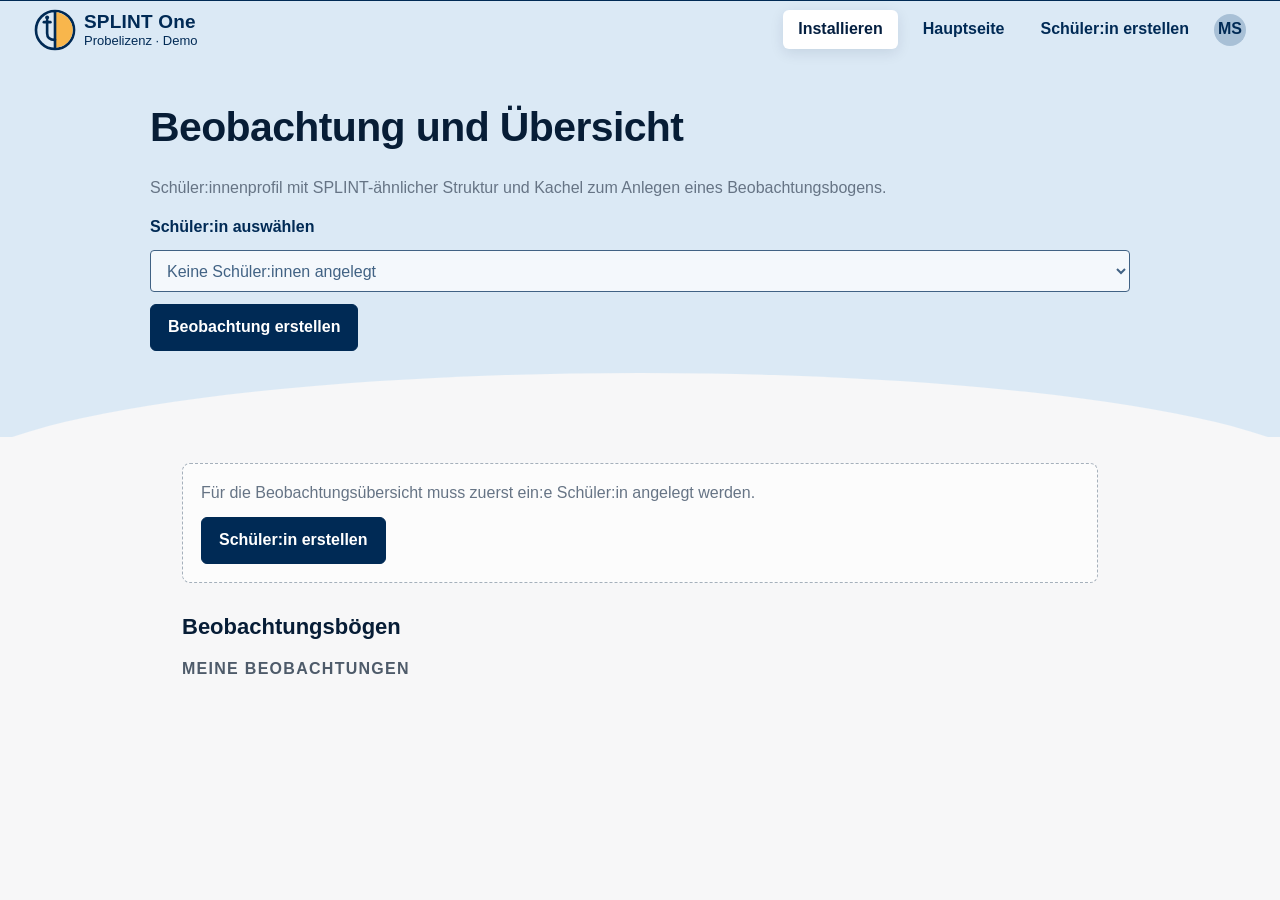
==== commit 59bf028a: "add" ====
--- a/beobachtung.html
+++ b/beobachtung.html
@@ -19,19 +19,18 @@
       <a class="install-btn" href="#">Installieren</a>
       <a class="nav-pill" href="index.html">Hauptseite</a>
       <a class="nav-pill" href="schueler-anlegen.html">Schüler:in erstellen</a>
-      <button class="nav-pill" id="restartTour" type="button">Tutorial</button>
       <span class="avatar" aria-label="Benutzerkürzel">MS</span>
     </nav>
   </header>
 
   <section class="hero">
-    <div class="hero-inner">
+    <div class="hero-inner hero-wide">
       <h1>Beobachtung und Übersicht</h1>
       <p class="muted">Schüler:innenprofil mit SPLINT-ähnlicher Struktur und Kachel zum Anlegen eines Beobachtungsbogens.</p>
       <div class="button-row">
         <label class="label" for="studentSelect">Schüler:in auswählen</label>
         <select id="studentSelect" aria-label="Schüler:in auswählen"></select>
-        <a class="btn btn-primary" id="createObservationLink" href="mesk.html"><span>Beobachtung erstellen</span><small data-tile-hint></small></a>
+        <a class="btn btn-primary" id="createObservationLink" href="mesk.html">Beobachtung erstellen</a>
       </div>
     </div>
   </section>
--- a/assets/css/styles.css
+++ b/assets/css/styles.css
@@ -1,28 +1,26 @@
 :root {
-  --blue-950: #001d3c;
   --blue-900: #002a55;
   --blue-800: #0b3768;
   --blue-700: #0f4f87;
-  --blue-600: #1d6aa8;
-  --blue-150: #dbe9f5;
-  --blue-100: #eaf3fb;
-  --blue-070: #f3f8fd;
+  --blue-100: #dbe9f5;
+  --blue-080: #eaf3fb;
+  --amber: #f8b64c;
+  --amber-2: #ffa33a;
+  --line: #a7b2bd;
+  --muted: #667485;
+  --disabled: #d9dde2;
+  --white: #ffffff;
   --paper: #f7f7f8;
-  --white: #fff;
-  --muted: #637286;
-  --line: #a8b4c0;
-  --soft-line: #d7e0e8;
-  --disabled: #d9dde2;
-  --amber: #f7b94e;
-  --danger: #b23535;
-  --shadow: 0 16px 42px rgba(0, 33, 68, .14);
-  --shadow-soft: 0 6px 18px rgba(0, 33, 68, .10);
-  --radius: 10px;
+  --shadow: 0 12px 28px rgba(0, 33, 68, 0.12);
+  --shadow-soft: 0 4px 14px rgba(0, 33, 68, 0.1);
+  --radius: 8px;
   --font: Arial, Helvetica, sans-serif;
 }
 
 * { box-sizing: border-box; }
-html { min-height: 100%; scroll-behavior: smooth; }
+
+html { min-height: 100%; }
+
 body {
   margin: 0;
   min-height: 100%;
@@ -32,33 +30,75 @@
   font-size: 16px;
   line-height: 1.42;
 }
+
 a { color: var(--blue-700); text-decoration: none; font-weight: 700; }
 a:hover { text-decoration: underline; }
+
 button, input, select, textarea { font: inherit; }
-img { max-width: 100%; }
-
-.skip-link { position: absolute; left: -9999px; top: 0; background: var(--blue-900); color: #fff; padding: .75rem 1rem; z-index: 2000; }
+
+.skip-link {
+  position: absolute;
+  left: -9999px;
+  top: 0;
+  background: var(--blue-900);
+  color: white;
+  padding: 0.75rem 1rem;
+  z-index: 99;
+}
 .skip-link:focus { left: 0; }
 
 .topbar {
   min-height: 58px;
-  background: var(--blue-150);
+  background: var(--blue-100);
   border-top: 1px solid var(--blue-900);
   display: flex;
   align-items: center;
   justify-content: space-between;
-  gap: 18px;
-  padding: 0 32px;
+  gap: 24px;
+  padding: 0 34px;
   position: sticky;
   top: 0;
-  z-index: 50;
-}
-.brand { display: flex; align-items: center; gap: 8px; color: var(--blue-900); line-height: 1; }
-.brand:hover { text-decoration: none; }
-.brand-mark { width: 42px; height: 42px; }
-.brand-text strong { display: block; font-size: 19px; letter-spacing: .2px; }
-.brand-text small { display: block; font-size: 13px; font-weight: 400; margin-top: 3px; }
-.nav-actions { display: flex; align-items: center; justify-content: flex-end; gap: 12px; flex-wrap: wrap; }
+  z-index: 20;
+}
+
+.brand {
+  display: flex;
+  align-items: center;
+  min-width: 180px;
+  gap: 8px;
+  color: var(--blue-900);
+  font-weight: 700;
+  line-height: 1;
+}
+
+.brand-mark {
+  width: 42px;
+  height: 42px;
+  display: inline-flex;
+  align-items: center;
+  justify-content: center;
+}
+
+.brand-text strong {
+  display: block;
+  font-size: 19px;
+  letter-spacing: 0.2px;
+}
+.brand-text small {
+  display: block;
+  font-weight: 400;
+  font-size: 13px;
+  margin-top: 3px;
+}
+
+.nav-actions {
+  display: flex;
+  align-items: center;
+  justify-content: flex-end;
+  gap: 14px;
+  flex-wrap: wrap;
+}
+
 .nav-pill, .install-btn {
   border: 1px solid transparent;
   background: transparent;
@@ -70,247 +110,530 @@
   align-items: center;
   gap: 7px;
   font-weight: 700;
-  cursor: pointer;
-}
+}
+
 .nav-pill:hover { background: rgba(255,255,255,.45); text-decoration: none; }
 .install-btn { background: #fff; color: #041f40; padding-inline: 14px; box-shadow: var(--shadow-soft); }
-.avatar { width: 32px; height: 32px; border-radius: 999px; background: #a8c0d6; color: var(--blue-900); display: inline-flex; align-items: center; justify-content: center; font-weight: 700; }
-
-.hero { background: var(--blue-150); position: relative; padding: 48px 32px 82px; overflow: hidden; }
-.hero::after { content: ''; position: absolute; left: -4vw; right: -4vw; bottom: -46px; height: 110px; background: var(--paper); border-radius: 50% 50% 0 0 / 100% 100% 0 0; }
-.hero-inner { max-width: 1280px; margin: 0 auto; position: relative; z-index: 1; }
-.hero-left { margin-left: 0; }
-.hero h1, .page-title { margin: 0 0 22px; font-size: clamp(2rem, 3.2vw, 3.1rem); line-height: 1.05; color: #071d36; letter-spacing: -.6px; }
-.hero p { max-width: 760px; }
-
-.page { width: min(100% - 64px, 1280px); margin: 0 auto; padding: 30px 0 70px; }
-.page-narrow { width: min(100% - 48px, 720px); }
-.page-wide { width: min(100% - 48px, 1380px); }
-.section { margin: 26px 0 38px; }
-.section h2, .profile-section h2 { margin: 0 0 8px; font-size: 22px; color: #071d36; }
-.section h3 { font-size: 18px; margin: 18px 0 8px; }
+.avatar {
+  width: 32px;
+  height: 32px;
+  border-radius: 999px;
+  background: #a8c0d6;
+  color: var(--blue-900);
+  display: inline-flex;
+  align-items: center;
+  justify-content: center;
+  font-weight: 700;
+}
+
+.hero {
+  background: var(--blue-100);
+  position: relative;
+  padding: 48px 32px 86px;
+  overflow: hidden;
+}
+.hero::after {
+  content: "";
+  position: absolute;
+  left: -4vw;
+  right: -4vw;
+  bottom: -46px;
+  height: 110px;
+  background: var(--paper);
+  border-radius: 50% 50% 0 0 / 100% 100% 0 0;
+}
+.hero-inner {
+  max-width: 760px;
+  margin: 0 auto;
+  position: relative;
+  z-index: 1;
+}
+.hero-wide { max-width: 940px; }
+
+.hero h1, .page-title {
+  margin: 0 0 28px;
+  font-size: clamp(2rem, 3.2vw, 3.1rem);
+  line-height: 1.05;
+  color: #071d36;
+  letter-spacing: -0.6px;
+}
+.hero-meta {
+  display: grid;
+  grid-template-columns: minmax(90px, auto) 1fr;
+  gap: 5px 20px;
+  font-size: 14px;
+  max-width: 460px;
+}
+.hero-meta dt { font-weight: 700; }
+.hero-meta dd { margin: 0; color: var(--blue-900); }
+.hero .hero-meta dd { color: transparent; text-shadow: 0 0 10px rgba(0,42,85,.45); }
+
+.page {
+  max-width: 760px;
+  margin: 0 auto;
+  padding: 26px 32px 64px;
+}
+.page-wide { max-width: 940px; }
+.page-narrow { max-width: 640px; }
+
+.section { margin: 28px 0 38px; }
+.section h2 {
+  margin: 0 0 6px;
+  font-size: 22px;
+  color: #071d36;
+}
+.section h3 {
+  font-size: 18px;
+  margin: 20px 0 8px;
+}
 .muted { color: var(--muted); }
 .small { font-size: 13px; }
 .tiny { font-size: 12px; }
-.upper { text-transform: uppercase; letter-spacing: .08em; font-weight: 700; color: #4d5b6b; }
-
-.btn { border: 1.4px solid var(--blue-900); color: var(--blue-900); background: #fff; border-radius: 6px; padding: 10px 16px; min-height: 42px; display: inline-flex; align-items: center; justify-content: center; gap: 8px; font-weight: 700; cursor: pointer; text-decoration: none; }
-.btn:hover { background: var(--blue-100); text-decoration: none; }
+.upper { text-transform: uppercase; letter-spacing: .08em; font-weight: 700; color: #4e5b6a; }
+
+.notice {
+  background: var(--white);
+  border: 1px solid var(--amber-2);
+  border-radius: 5px;
+  box-shadow: 0 0 0 1px rgba(255, 163, 58, .09), var(--shadow-soft);
+  padding: 16px 18px;
+  margin: 2px 0 10px;
+  color: var(--blue-900);
+}
+
+.form-grid { display: grid; gap: 11px; }
+.form-row { display: grid; gap: 5px; }
+label, .label { font-weight: 700; }
+label .hint, .label .hint { font-weight: 400; font-size: 13px; color: var(--blue-700); }
+
+input[type="text"], input[type="date"], input[type="number"], select, textarea {
+  width: 100%;
+  min-height: 42px;
+  border: 1.5px solid var(--blue-900);
+  border-radius: 4px;
+  background: #fff;
+  color: var(--blue-900);
+  padding: 9px 12px;
+  outline: none;
+}
+textarea { min-height: 110px; resize: vertical; }
+input:focus, select:focus, textarea:focus {
+  box-shadow: 0 0 0 3px rgba(15, 79, 135, .18);
+}
+.input-icon { position: relative; }
+.input-icon span {
+  position: absolute;
+  right: 12px;
+  top: 50%;
+  transform: translateY(-50%);
+  color: #687481;
+}
+.input-icon input { padding-right: 42px; }
+
+.form-footer {
+  display: flex;
+  justify-content: space-between;
+  align-items: center;
+  gap: 24px;
+  margin-top: 26px;
+}
+.checkline {
+  display: inline-flex;
+  align-items: center;
+  gap: 10px;
+  font-weight: 700;
+}
+.checkline input { width: 18px; height: 18px; }
+
+.btn {
+  border: 1px solid var(--blue-900);
+  color: var(--blue-900);
+  background: #fff;
+  border-radius: 6px;
+  padding: 11px 17px;
+  min-height: 42px;
+  display: inline-flex;
+  align-items: center;
+  justify-content: center;
+  gap: 8px;
+  font-weight: 700;
+  cursor: pointer;
+  text-decoration: none;
+}
+.btn:hover { background: var(--blue-080); text-decoration: none; }
 .btn-primary { background: var(--blue-900); color: #fff; }
 .btn-primary:hover { background: var(--blue-800); }
-.btn-secondary { background: var(--blue-150); }
+.btn-secondary { background: var(--blue-100); }
 .btn-ghost { border-color: transparent; background: transparent; }
-.btn:disabled, .btn-disabled, .tile-disabled { background: var(--disabled); color: #8d969f; border-color: var(--disabled); cursor: not-allowed; pointer-events: none; }
-.btn-ready { box-shadow: 0 0 0 3px rgba(15, 79, 135, .18); }
+.btn:disabled, .btn-disabled {
+  background: var(--disabled);
+  color: #9aa1a9;
+  border-color: var(--disabled);
+  cursor: not-allowed;
+  pointer-events: none;
+}
+
 .button-row { display: flex; gap: 12px; align-items: center; flex-wrap: wrap; }
 
-.card, .tile { background: #fff; border: 1px solid var(--line); border-radius: var(--radius); box-shadow: var(--shadow-soft); color: var(--blue-900); }
-.card { padding: 18px; }
+.tile-grid {
+  display: grid;
+  grid-template-columns: repeat(auto-fit, minmax(190px, 1fr));
+  gap: 18px;
+}
+.tile, .card {
+  background: #fff;
+  border: 1px solid #9aa6b1;
+  border-radius: 5px;
+  box-shadow: var(--shadow-soft);
+  color: var(--blue-900);
+}
+.tile {
+  min-height: 190px;
+  display: flex;
+  flex-direction: column;
+  align-items: center;
+  justify-content: center;
+  gap: 16px;
+  text-align: center;
+  padding: 20px;
+  font-weight: 700;
+}
+.tile:hover { box-shadow: var(--shadow); text-decoration: none; }
+.tile-icon {
+  width: 38px;
+  height: 38px;
+  border-radius: 999px;
+  border: 2px solid var(--blue-900);
+  display: inline-flex;
+  justify-content: center;
+  align-items: center;
+  font-weight: 700;
+  background: #fff;
+}
+.tile-primary { min-height: 220px; }
+
+.card { padding: 16px; }
 .card h3 { margin: 0 0 6px; }
 .card-meta { color: var(--muted); font-size: 14px; margin: 0; }
 .card-list { display: grid; gap: 12px; }
 .card-actions { display: flex; gap: 10px; flex-wrap: wrap; margin-top: 12px; }
-.compact-card.is-active { border-color: var(--blue-700); box-shadow: 0 0 0 2px rgba(15,79,135,.14), var(--shadow-soft); }
-.tile-grid { display: grid; grid-template-columns: repeat(auto-fit, minmax(210px, 1fr)); gap: 18px; }
-.tile { min-height: 180px; display: flex; flex-direction: column; align-items: center; justify-content: center; gap: 14px; text-align: center; padding: 20px; font-weight: 700; }
-.tile:hover { box-shadow: var(--shadow); text-decoration: none; }
-.tile-primary { min-height: 210px; }
-.tile-icon { width: 40px; height: 40px; border-radius: 999px; border: 2px solid var(--blue-900); display: inline-flex; justify-content: center; align-items: center; font-weight: 700; background: #fff; }
-.tile-hint { display: block; color: var(--muted); font-weight: 400; }
-.empty-state { border: 1px dashed var(--line); border-radius: 9px; padding: 18px; background: rgba(255,255,255,.70); color: var(--muted); }
-
-/* Dashboard */
-.dashboard-page { width: min(100% - 44px, 1560px); margin: 0 auto; padding: 34px 0 70px; }
-.dashboard-layout { display: grid; grid-template-columns: minmax(520px, 1fr) minmax(360px, 520px); gap: 28px; align-items: start; }
-.dashboard-main .section:first-child, .dashboard-side .section:first-child { margin-top: 0; }
-.dashboard-actions { grid-template-columns: repeat(3, minmax(190px, 1fr)); }
-.dashboard-stats { grid-template-columns: repeat(2, minmax(200px, 1fr)); }
-.stat-card .stat-number { font-size: 48px; line-height: 1; margin: 8px 0 18px; font-weight: 700; color: #071d36; }
-.dashboard-side { display: grid; gap: 24px; }
-.dashboard-panel { margin: 0; }
-.dashboard-panel h2 { margin-bottom: 12px; }
-.dashboard-footer { grid-column: 1 / -1; }
-
-/* Forms */
-.notice { background: #fff; border: 1px solid var(--amber); border-radius: 5px; box-shadow: 0 0 0 1px rgba(255, 163, 58, .09), var(--shadow-soft); padding: 16px 18px; margin: 0 0 12px; color: var(--blue-900); }
-.form-grid { display: grid; gap: 12px; }
-.form-row { display: grid; gap: 6px; }
-label, .label { font-weight: 700; }
-label .hint, .label .hint { font-weight: 400; font-size: 13px; color: var(--blue-700); }
-input[type='text'], input[type='date'], input[type='number'], select, textarea { width: 100%; min-height: 44px; border: 1.5px solid var(--blue-900); border-radius: 5px; background: #fff; color: var(--blue-900); padding: 9px 12px; outline: none; }
-textarea { min-height: 120px; resize: vertical; }
-input:focus, select:focus, textarea:focus { box-shadow: 0 0 0 3px rgba(15,79,135,.18); }
-.input-icon { position: relative; }
-.input-icon span { position: absolute; right: 12px; top: 50%; transform: translateY(-50%); color: #687481; }
-.input-icon input { padding-right: 42px; }
-.form-footer { display: flex; justify-content: space-between; align-items: center; gap: 24px; margin-top: 22px; }
-.checkline { display: inline-flex; align-items: center; gap: 10px; font-weight: 700; }
-.checkline input { width: 18px; height: 18px; }
-.statusline { min-height: 24px; color: var(--blue-700); font-size: 14px; margin-top: 10px; }
-.statusline.is-error { color: var(--danger); font-weight: 700; }
-
-.student-create-layout { display: grid; grid-template-columns: minmax(280px, 390px) minmax(520px, 760px); gap: 28px; align-items: start; }
-.preset-panel, .form-panel { overflow: hidden; }
-.preset-head { display: flex; align-items: start; justify-content: space-between; gap: 16px; }
-.preset-count { width: 36px; height: 36px; border-radius: 999px; background: var(--blue-150); border: 1px solid var(--line); display: inline-flex; align-items: center; justify-content: center; font-weight: 700; flex: 0 0 auto; }
-.preset-slider { display: grid; grid-auto-flow: column; grid-auto-columns: minmax(235px, 1fr); gap: 12px; overflow-x: auto; padding: 6px 2px 10px; scroll-snap-type: x mandatory; }
-.preset-slide { border: 1px solid var(--line); border-radius: 9px; padding: 14px; display: grid; gap: 9px; min-height: 188px; scroll-snap-align: start; background: #fff; }
-.preset-slide strong { font-size: 18px; }
-.preset-slide span { color: var(--blue-900); }
-.preset-slide p { color: var(--muted); margin: 0; }
-.preset-slide .btn { width: 100%; align-self: end; }
-.form-panel { padding: 22px; }
-
-/* Profile */
-.profile-card { padding: 0; overflow: hidden; }
-.profile-head { background: var(--blue-150); padding: 18px; border-bottom: 1px solid #c5d3df; display: flex; justify-content: space-between; gap: 16px; align-items: start; }
-.profile-head h2 { margin: 0; }
+
+.profile-tools {
+  display: flex;
+  align-items: center;
+  justify-content: space-between;
+  gap: 16px;
+  margin-bottom: 16px;
+  flex-wrap: wrap;
+}
+.profile-card {
+  padding: 0;
+  overflow: hidden;
+}
+.profile-head {
+  background: var(--blue-100);
+  padding: 18px;
+  border-bottom: 1px solid #c5d3df;
+}
+.profile-head h2 { margin: 0 0 8px; }
 .profile-body { padding: 18px; }
-.profile-grid { display: grid; grid-template-columns: repeat(5, minmax(120px, 1fr)); gap: 14px; }
-.kv dt { display: block; font-size: 13px; color: var(--muted); font-weight: 700; }
-.kv dd { margin: 0; display: block; font-weight: 700; }
-.profile-section { margin: 30px 0; }
-.tabbar { display: flex; border-bottom: 1px solid #8c98a4; margin: 20px 0 18px; }
-.tab { border: 1px solid #8c98a4; border-bottom: none; padding: 14px 22px; background: #fff; color: var(--blue-900); font-weight: 700; }
-.tab.active { background: var(--blue-150); }
-.icon-menu { display: flex; gap: 18px; margin: 0 0 28px; }
-.icon-menu-item { display: grid; justify-items: center; gap: 5px; color: var(--blue-900); font-size: 12px; }
-.circle-icon { width: 38px; height: 38px; border-radius: 999px; border: 1.5px solid var(--blue-900); display: inline-flex; align-items: center; justify-content: center; background: #fff; }
+.profile-grid {
+  display: grid;
+  grid-template-columns: repeat(3, minmax(0, 1fr));
+  gap: 14px;
+}
+.kv strong { display: block; font-size: 13px; color: var(--muted); }
+.kv span { display: block; font-weight: 700; margin-top: 2px; }
+
+.tabbar {
+  display: flex;
+  border-bottom: 1px solid #8c98a4;
+  margin: 28px 0 18px;
+}
+.tab {
+  border: 1px solid #8c98a4;
+  border-bottom: none;
+  padding: 14px 24px;
+  background: #fff;
+  color: var(--blue-900);
+  font-weight: 700;
+}
+.tab.active { background: var(--blue-100); }
+
+.icon-menu {
+  display: flex;
+  gap: 18px;
+  margin: 0 0 30px;
+}
+.icon-menu-item {
+  display: grid;
+  justify-items: center;
+  gap: 5px;
+  color: var(--blue-900);
+  font-size: 12px;
+}
+.circle-icon {
+  width: 38px;
+  height: 38px;
+  border-radius: 999px;
+  border: 1.5px solid var(--blue-900);
+  display: inline-flex;
+  align-items: center;
+  justify-content: center;
+  background: #fff;
+}
 .icon-muted { color: #9aa6b1; }
 .icon-muted .circle-icon { border-color: #b6c0c9; background: #f6f7f8; }
-.agreement-row { display: grid; grid-template-columns: 1fr auto; gap: 8px; max-width: 760px; }
-.observation-card { display: grid; grid-template-columns: 48px minmax(0, 1fr) auto; gap: 14px; align-items: center; }
-.observation-card .doc-icon { width: 44px; height: 44px; border-radius: 999px; display: inline-flex; align-items: center; justify-content: center; background: var(--blue-150); border: 1px solid #aab8c5; }
-.observation-actions .btn { white-space: nowrap; }
-
-/* MeSK */
-.mesk-box { border: 1.5px solid var(--blue-900); background: #fff; border-radius: 5px; padding: 12px 14px; font-weight: 700; margin-bottom: 18px; }
+
+.mesk-box {
+  border: 1.5px solid var(--blue-900);
+  background: #fff;
+  border-radius: 5px;
+  padding: 12px 14px;
+  font-weight: 700;
+  margin-bottom: 18px;
+}
 .topic-list { display: grid; gap: 8px; }
-.topic-row { display: grid; grid-template-columns: 24px 20px minmax(0, 1fr) auto; align-items: center; gap: 10px; padding: 10px 12px; color: var(--blue-900); border-radius: 7px; border: 1px solid transparent; }
-.topic-row:hover { background: var(--blue-100); text-decoration: none; border-color: var(--soft-line); }
-.topic-row-disabled { opacity: .55; cursor: not-allowed; }
-.topic-chevron { font-size: 22px; line-height: 1; }
-.topic-radio { width: 14px; height: 14px; border-radius: 999px; outline: 2px solid #9bb7a8; border: 2px solid #fff; background: #9bb7a8; display: inline-block; }
-.topic-main { display: grid; gap: 2px; }
-.topic-main small, .topic-row small { color: var(--muted); font-weight: 400; }
-.topic-count { text-align: right; white-space: nowrap; }
-
-/* Topic pages */
-.topic-page-wide { width: min(100% - 40px, 1640px); }
-.topic-screenbar { height: 34px; display: grid; grid-template-columns: 42px 1fr 42px; align-items: center; text-align: center; position: sticky; top: 58px; background: rgba(247,247,248,.94); backdrop-filter: blur(5px); z-index: 35; border-bottom: 1px solid #dde4ea; margin-bottom: 16px; }
-.topic-screenbar a { font-size: 24px; color: var(--blue-900); }
-.backline { margin: 0 0 10px; }
-.topic-intro { display: grid; grid-template-columns: minmax(0, 1fr) minmax(360px, 520px); gap: 20px; align-items: end; margin-bottom: 24px; }
-.topic-workspace { display: grid; grid-template-columns: minmax(310px, 420px) minmax(620px, 1fr); gap: 26px; align-items: start; }
-.case-column { display: grid; gap: 16px; position: sticky; top: 110px; }
-.case-example-card { border-left: 5px solid var(--amber); }
-.case-example-card h2 { margin: 0 0 12px; font-size: 22px; }
-.case-meta-grid { display: grid; grid-template-columns: repeat(2, minmax(0, 1fr)); gap: 8px; margin: 14px 0; }
-.case-meta-grid div { background: var(--blue-070); border: 1px solid var(--soft-line); border-radius: 6px; padding: 9px 10px; }
-.case-meta-grid dt { color: var(--muted); font-size: 12px; font-weight: 700; }
-.case-meta-grid dd { margin: 2px 0 0; font-weight: 700; }
-.case-copy p { margin: 0 0 13px; }
-.case-focus { background: var(--blue-070); border: 1px solid var(--soft-line); border-radius: 7px; padding: 13px 14px; }
-.case-focus ul { margin: 8px 0 0; padding-left: 20px; }
-.topic-form-panel { min-width: 0; }
-.student-select-section { margin-top: 0; }
-.rubric-panel { display: grid; gap: 22px; }
-.rubric-section { display: grid; gap: 8px; }
-.rubric-heading { margin: 0; background: #cdddeb; padding: 7px 10px; font-size: 16px; color: var(--blue-900); }
-.rubric-list { display: grid; gap: 8px; }
-.rubric-row { background: #e6eef6; border-left: 4px solid transparent; display: grid; gap: 0; }
-.rubric-row.is-missing { border-left-color: var(--danger); outline: 2px solid rgba(178,53,53,.25); }
-.rubric-statement { min-height: 32px; display: grid; grid-template-columns: minmax(120px, 230px) 1fr; align-items: center; gap: 12px; padding: 6px 10px; background: #d6e4f0; }
-.rubric-blur { height: 18px; border-radius: 999px; background: linear-gradient(90deg, rgba(133,162,187,.35), rgba(72,113,148,.55), rgba(133,162,187,.25)); filter: blur(.5px); }
-.rubric-question { min-width: 0; color: var(--blue-900); }
-.rubric-scale { display: grid; grid-template-columns: repeat(5, minmax(110px, 1fr)); border-top: 1px solid rgba(0,42,85,.12); }
-.rubric-choice { min-height: 36px; display: flex; align-items: center; justify-content: center; gap: 8px; padding: 7px 8px; font-size: 13px; font-weight: 400; background: rgba(255,255,255,.35); border-right: 1px solid rgba(0,42,85,.12); }
-.rubric-choice:last-child { border-right: none; }
-.rubric-choice input { margin: 0; }
-.is-disabled { opacity: .55; }
-.completion-chip { display: inline-flex; align-items: center; border: 1px solid var(--line); background: #fff; border-radius: 999px; padding: 5px 10px; font-weight: 700; margin-top: 10px; }
-.form-actions-sticky { position: sticky; bottom: 0; background: linear-gradient(to top, var(--paper) 70%, rgba(247,247,248,0)); padding: 16px 0 6px; z-index: 10; }
-
-.footer-note { border-top: 1px solid #d6dce2; padding-top: 18px; margin-top: 48px; color: var(--muted); font-size: 13px; }
-
-/* Welcome choice and tutorial overlay */
-.tour-choice-backdrop { position: fixed; inset: 0; background: rgba(3, 16, 32, .50); z-index: 3000; display: grid; place-items: start center; padding: 10vh 24px 24px; }
-.tour-choice-card { width: min(720px, 100%); background: #fff; border-radius: 16px; border: 2px solid var(--danger); box-shadow: 0 24px 80px rgba(0,0,0,.32); padding: 28px; }
-.tour-choice-card h2 { margin: 6px 0 12px; font-size: 30px; color: #071d36; }
-.choice-grid { display: grid; grid-template-columns: repeat(2, minmax(0, 1fr)); gap: 14px; margin-top: 20px; }
-.choice-card { border: 1.5px solid var(--blue-900); background: #fff; border-radius: 12px; padding: 18px; text-align: left; color: var(--blue-900); cursor: pointer; display: grid; gap: 8px; }
-.choice-card:hover { background: var(--blue-100); box-shadow: var(--shadow-soft); }
-.choice-card strong { font-size: 18px; }
-.choice-card span { color: var(--muted); }
-.tour-active { overflow-x: hidden; }
-.tour-overlay { position: fixed; inset: 0; background: rgba(3, 16, 32, .66); z-index: 1000; pointer-events: all; }
-.tour-highlight { position: relative !important; z-index: 1002 !important; box-shadow: 0 0 0 4px #fff, 0 0 0 8px var(--amber), 0 18px 54px rgba(0,0,0,.45) !important; border-radius: 10px !important; background: #fff; }
-.tour-tooltip { position: fixed; width: min(360px, calc(100vw - 36px)); background: #fff8f8; border: 2px solid var(--danger); border-radius: 12px; box-shadow: 0 20px 60px rgba(0,0,0,.34); z-index: 1003; padding: 18px; color: var(--blue-900); }
-.tour-tooltip::after { content: ''; position: absolute; width: 16px; height: 16px; background: #fff8f8; border: inherit; transform: rotate(45deg); }
-.tour-tooltip[data-placement='left']::after { left: -9px; top: 28px; border-top: 0; border-right: 0; }
-.tour-tooltip[data-placement='right']::after { right: -9px; top: 28px; border-bottom: 0; border-left: 0; }
-.tour-tooltip[data-placement='top']::after { top: -9px; left: 32px; border-right: 0; border-bottom: 0; }
-.tour-tooltip[data-placement='bottom']::after { bottom: -9px; left: 32px; border-left: 0; border-top: 0; }
-.tour-step-count { margin: 0 0 6px; color: var(--muted); font-size: 12px; font-weight: 700; text-transform: uppercase; letter-spacing: .07em; }
-.tour-tooltip h2 { margin: 0 0 10px; font-size: 21px; color: #071d36; }
-.tour-tooltip p { margin: 0 0 12px; }
-.tour-controls { display: flex; justify-content: space-between; align-items: center; gap: 10px; margin-top: 14px; }
-.tour-control-right { display: flex; gap: 8px; }
-
-@media (min-width: 1480px) {
-  .dashboard-page { width: min(100% - 56px, 1680px); }
-  .topic-page-wide { width: min(100% - 56px, 1740px); }
-  .dashboard-layout { grid-template-columns: minmax(760px, 1fr) 540px; }
-  .topic-workspace { grid-template-columns: 430px minmax(760px, 1fr); }
-}
-
-@media (max-width: 1180px) {
-  .dashboard-layout, .topic-workspace, .student-create-layout { grid-template-columns: 1fr; }
-  .dashboard-side { grid-template-columns: repeat(2, minmax(0, 1fr)); }
-  .case-column { position: static; }
-  .topic-intro { grid-template-columns: 1fr; }
-  .profile-grid { grid-template-columns: repeat(3, minmax(120px, 1fr)); }
-}
-
-@media (max-width: 900px) {
+.topic-row {
+  display: grid;
+  grid-template-columns: 24px 20px 1fr auto;
+  align-items: center;
+  gap: 8px;
+  padding: 8px 10px;
+  color: var(--blue-900);
+  border-radius: 5px;
+}
+.topic-row:hover { background: var(--blue-080); text-decoration: none; }
+.topic-chevron { font-size: 19px; line-height: 1; }
+.topic-radio {
+  width: 14px;
+  height: 14px;
+  border-radius: 999px;
+  outline: 2px solid #9bb7a8;
+  border: 2px solid #fff;
+  background: #9bb7a8;
+  display: inline-block;
+}
+.topic-row small { color: var(--muted); font-weight: 400; }
+
+.observation-card {
+  display: grid;
+  grid-template-columns: 46px 1fr auto;
+  gap: 12px;
+  align-items: center;
+}
+.observation-card .doc-icon {
+  width: 42px;
+  height: 42px;
+  border-radius: 999px;
+  display: inline-flex;
+  align-items: center;
+  justify-content: center;
+  background: var(--blue-100);
+  border: 1px solid #aab8c5;
+}
+
+.question-group {
+  border: 1px solid #bbc5cf;
+  background: #fff;
+  border-radius: 7px;
+  overflow: hidden;
+  margin: 18px 0;
+}
+.question-group summary {
+  cursor: pointer;
+  background: var(--blue-100);
+  padding: 14px 16px;
+  font-weight: 700;
+}
+.question-group[open] summary { border-bottom: 1px solid #bbc5cf; }
+.question-list { padding: 14px 16px 18px; display: grid; gap: 16px; }
+.question-item {
+  padding: 14px;
+  border: 1px solid #d3d9df;
+  border-radius: 6px;
+  background: #fff;
+}
+.question-item p { margin: 0 0 10px; font-weight: 700; }
+.scale {
+  display: grid;
+  grid-template-columns: repeat(4, minmax(95px, 1fr));
+  gap: 8px;
+}
+.scale label {
+  border: 1px solid #b2bcc6;
+  border-radius: 6px;
+  padding: 8px;
+  font-size: 13px;
+  display: flex;
+  gap: 7px;
+  align-items: flex-start;
+  font-weight: 400;
+  background: #fafafa;
+}
+.scale input { margin-top: 2px; }
+
+.statusline {
+  min-height: 20px;
+  color: var(--blue-700);
+  font-size: 14px;
+  margin-top: 8px;
+}
+
+.empty-state {
+  border: 1px dashed #a5b0bb;
+  border-radius: 8px;
+  padding: 18px;
+  background: rgba(255,255,255,.6);
+  color: var(--muted);
+}
+
+.footer-note {
+  border-top: 1px solid #d6dce2;
+  padding-top: 18px;
+  margin-top: 48px;
+  color: var(--muted);
+  font-size: 13px;
+}
+
+@media (max-width: 720px) {
   .topbar { padding: 8px 16px; position: static; }
   .brand-text strong { font-size: 17px; }
   .nav-actions { gap: 6px; }
   .nav-pill span.label-text { display: none; }
-  .hero { padding: 34px 20px 70px; }
-  .page, .page-wide, .page-narrow, .dashboard-page, .topic-page-wide { width: min(100% - 28px, 100%); padding-top: 24px; }
-  .dashboard-actions, .dashboard-stats, .dashboard-side { grid-template-columns: 1fr; }
-  .tile, .tile-primary { min-height: 140px; }
+  .hero { padding-inline: 18px; }
+  .page { padding-inline: 18px; }
   .form-footer { align-items: stretch; flex-direction: column; }
   .form-footer .btn { width: 100%; }
-  .profile-head { flex-direction: column; }
   .profile-grid { grid-template-columns: 1fr; }
-  .tab { padding-inline: 12px; }
-  .topic-row { grid-template-columns: 24px 20px 1fr; }
-  .topic-count { grid-column: 3; text-align: left; }
-  .rubric-statement { grid-template-columns: 90px 1fr; align-items: start; }
-  .rubric-scale { grid-template-columns: 1fr; }
-  .rubric-choice { justify-content: flex-start; border-right: none; border-bottom: 1px solid rgba(0,42,85,.12); }
-  .observation-card { grid-template-columns: 44px 1fr; }
-  .observation-actions { grid-column: 1 / -1; }
-  .observation-actions .btn { width: 100%; }
-  .choice-grid { grid-template-columns: 1fr; }
-  .tour-choice-backdrop { padding-top: 6vh; }
-  .tour-choice-card { padding: 22px; }
-  .tour-controls { flex-direction: column-reverse; align-items: stretch; }
-  .tour-control-right, .tour-controls .btn { width: 100%; }
-  .tour-control-right { flex-direction: column; }
-}
-
-@media (max-width: 560px) {
-  body { font-size: 15px; }
-  .brand-text small { display: none; }
-  .install-btn { display: none; }
-  .hero h1, .page-title { font-size: 2rem; }
-  .card, .form-panel { padding: 14px; }
-  .preset-slider { grid-auto-columns: minmax(225px, 86vw); }
-  .case-meta-grid { grid-template-columns: 1fr; }
-  .rubric-statement { grid-template-columns: 72px 1fr; }
+  .observation-card { grid-template-columns: 38px 1fr; }
+  .observation-card .btn { grid-column: 1 / -1; }
+  .tab { padding-inline: 14px; }
+  .scale { grid-template-columns: 1fr; }
+}
+
+@media (min-width: 1100px) {
+  .page-wide, .hero-wide { max-width: 980px; }
+}
+
+/* Screenshotnahe MeSK-Bogenansicht */
+.topic-page {
+  max-width: 760px;
+}
+.topic-screenbar {
+  min-height: 34px;
+  margin: -14px -12px 18px;
+  display: grid;
+  grid-template-columns: 44px 1fr 44px;
+  align-items: center;
+  border-bottom: 1px solid #d3dbe2;
+  background: #fff;
+  box-shadow: 0 2px 6px rgba(0, 42, 85, .08);
+  position: sticky;
+  top: 58px;
+  z-index: 10;
+}
+.topic-screenbar a,
+.topic-screenbar strong {
+  min-height: 34px;
+  display: inline-flex;
+  align-items: center;
+  justify-content: center;
+  color: var(--blue-900);
+}
+.topic-screenbar a {
+  font-size: 28px;
+  font-weight: 400;
+  text-decoration: none;
+}
+.topic-screenbar strong {
+  font-size: 15px;
+}
+.rubric-panel {
+  display: grid;
+  gap: 12px;
+}
+.rubric-section {
+  display: grid;
+  gap: 8px;
+}
+.rubric-heading {
+  background: #bfd1e0;
+  color: var(--blue-900);
+  font-size: 15px;
+  line-height: 1.25;
+  padding: 6px 9px;
+  margin: 0;
+  font-weight: 700;
+}
+.rubric-list {
+  display: grid;
+  gap: 7px;
+}
+.rubric-row {
+  border: 0;
+  padding: 0;
+  margin: 0;
+  display: grid;
+  grid-template-columns: minmax(0, 1fr);
+  background: #d8e4ef;
+}
+.rubric-row legend {
+  width: 100%;
+  min-height: 28px;
+  padding: 6px 8px;
+  display: grid;
+  grid-template-columns: 138px minmax(0, 1fr);
+  align-items: center;
+  gap: 14px;
+  font-size: 14px;
+  color: var(--blue-900);
+}
+.rubric-blur {
+  height: 18px;
+  border-radius: 999px;
+  background: linear-gradient(90deg, rgba(149,172,190,.25), rgba(117,146,169,.64), rgba(149,172,190,.2));
+  filter: blur(.25px);
+}
+.rubric-scale {
+  display: grid;
+  grid-template-columns: repeat(5, minmax(0, 1fr));
+  gap: 1px;
+  border-top: 1px solid #c3d0dc;
+  background: #c3d0dc;
+}
+.rubric-choice {
+  background: #eef4f9;
+  min-height: 34px;
+  padding: 6px 8px;
+  display: flex;
+  align-items: center;
+  justify-content: center;
+  gap: 5px;
+  font-size: 12px;
+  font-weight: 400;
+  text-align: center;
+  cursor: pointer;
+}
+.rubric-choice:has(input:checked) {
+  background: #b9ccdc;
+  font-weight: 700;
+}
+.rubric-choice input {
+  accent-color: var(--blue-900);
+}
+
+@media (max-width: 760px) {
   .topic-screenbar { top: 0; }
-}
-.tour-active .tour-highlight { pointer-events: none; }
+  .rubric-row legend {
+    grid-template-columns: 86px minmax(0, 1fr);
+    font-size: 13px;
+  }
+  .rubric-scale {
+    grid-template-columns: 1fr;
+  }
+  .rubric-choice {
+    justify-content: flex-start;
+    text-align: left;
+  }
+}
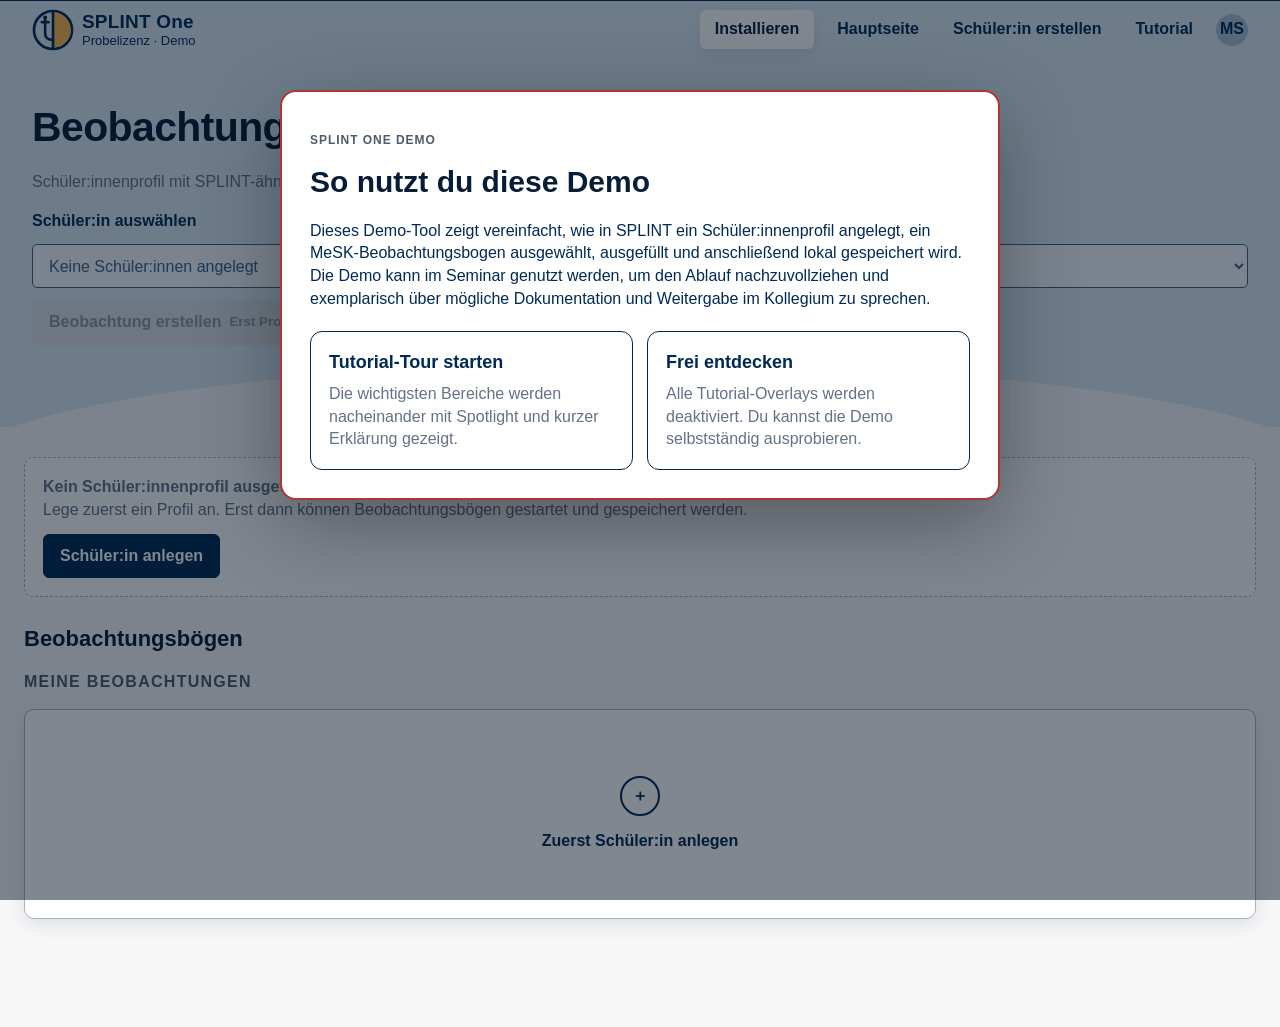
==== commit 8dd280bd: "add" ====
--- a/beobachtung.html
+++ b/beobachtung.html
@@ -19,18 +19,19 @@
       <a class="install-btn" href="#">Installieren</a>
       <a class="nav-pill" href="index.html">Hauptseite</a>
       <a class="nav-pill" href="schueler-anlegen.html">Schüler:in erstellen</a>
+      <button class="nav-pill" id="restartTour" type="button">Tutorial</button>
       <span class="avatar" aria-label="Benutzerkürzel">MS</span>
     </nav>
   </header>
 
   <section class="hero">
-    <div class="hero-inner hero-wide">
+    <div class="hero-inner">
       <h1>Beobachtung und Übersicht</h1>
       <p class="muted">Schüler:innenprofil mit SPLINT-ähnlicher Struktur und Kachel zum Anlegen eines Beobachtungsbogens.</p>
       <div class="button-row">
         <label class="label" for="studentSelect">Schüler:in auswählen</label>
         <select id="studentSelect" aria-label="Schüler:in auswählen"></select>
-        <a class="btn btn-primary" id="createObservationLink" href="mesk.html">Beobachtung erstellen</a>
+        <a class="btn btn-primary" id="createObservationLink" href="mesk.html"><span>Beobachtung erstellen</span><small data-tile-hint></small></a>
       </div>
     </div>
   </section>
--- a/assets/css/styles.css
+++ b/assets/css/styles.css
@@ -1,26 +1,28 @@
 :root {
+  --blue-950: #001d3c;
   --blue-900: #002a55;
   --blue-800: #0b3768;
   --blue-700: #0f4f87;
-  --blue-100: #dbe9f5;
-  --blue-080: #eaf3fb;
-  --amber: #f8b64c;
-  --amber-2: #ffa33a;
-  --line: #a7b2bd;
-  --muted: #667485;
+  --blue-600: #1d6aa8;
+  --blue-150: #dbe9f5;
+  --blue-100: #eaf3fb;
+  --blue-070: #f3f8fd;
+  --paper: #f7f7f8;
+  --white: #fff;
+  --muted: #637286;
+  --line: #a8b4c0;
+  --soft-line: #d7e0e8;
   --disabled: #d9dde2;
-  --white: #ffffff;
-  --paper: #f7f7f8;
-  --shadow: 0 12px 28px rgba(0, 33, 68, 0.12);
-  --shadow-soft: 0 4px 14px rgba(0, 33, 68, 0.1);
-  --radius: 8px;
+  --amber: #f7b94e;
+  --danger: #b23535;
+  --shadow: 0 16px 42px rgba(0, 33, 68, .14);
+  --shadow-soft: 0 6px 18px rgba(0, 33, 68, .10);
+  --radius: 10px;
   --font: Arial, Helvetica, sans-serif;
 }
 
 * { box-sizing: border-box; }
-
-html { min-height: 100%; }
-
+html { min-height: 100%; scroll-behavior: smooth; }
 body {
   margin: 0;
   min-height: 100%;
@@ -30,75 +32,33 @@
   font-size: 16px;
   line-height: 1.42;
 }
-
 a { color: var(--blue-700); text-decoration: none; font-weight: 700; }
 a:hover { text-decoration: underline; }
-
 button, input, select, textarea { font: inherit; }
-
-.skip-link {
-  position: absolute;
-  left: -9999px;
-  top: 0;
-  background: var(--blue-900);
-  color: white;
-  padding: 0.75rem 1rem;
-  z-index: 99;
-}
+img { max-width: 100%; }
+
+.skip-link { position: absolute; left: -9999px; top: 0; background: var(--blue-900); color: #fff; padding: .75rem 1rem; z-index: 2000; }
 .skip-link:focus { left: 0; }
 
 .topbar {
   min-height: 58px;
-  background: var(--blue-100);
+  background: var(--blue-150);
   border-top: 1px solid var(--blue-900);
   display: flex;
   align-items: center;
   justify-content: space-between;
-  gap: 24px;
-  padding: 0 34px;
+  gap: 18px;
+  padding: 0 32px;
   position: sticky;
   top: 0;
-  z-index: 20;
-}
-
-.brand {
-  display: flex;
-  align-items: center;
-  min-width: 180px;
-  gap: 8px;
-  color: var(--blue-900);
-  font-weight: 700;
-  line-height: 1;
-}
-
-.brand-mark {
-  width: 42px;
-  height: 42px;
-  display: inline-flex;
-  align-items: center;
-  justify-content: center;
-}
-
-.brand-text strong {
-  display: block;
-  font-size: 19px;
-  letter-spacing: 0.2px;
-}
-.brand-text small {
-  display: block;
-  font-weight: 400;
-  font-size: 13px;
-  margin-top: 3px;
-}
-
-.nav-actions {
-  display: flex;
-  align-items: center;
-  justify-content: flex-end;
-  gap: 14px;
-  flex-wrap: wrap;
-}
-
+  z-index: 50;
+}
+.brand { display: flex; align-items: center; gap: 8px; color: var(--blue-900); line-height: 1; }
+.brand:hover { text-decoration: none; }
+.brand-mark { width: 42px; height: 42px; }
+.brand-text strong { display: block; font-size: 19px; letter-spacing: .2px; }
+.brand-text small { display: block; font-size: 13px; font-weight: 400; margin-top: 3px; }
+.nav-actions { display: flex; align-items: center; justify-content: flex-end; gap: 12px; flex-wrap: wrap; }
 .nav-pill, .install-btn {
   border: 1px solid transparent;
   background: transparent;
@@ -110,530 +70,366 @@
   align-items: center;
   gap: 7px;
   font-weight: 700;
-}
-
+  cursor: pointer;
+}
 .nav-pill:hover { background: rgba(255,255,255,.45); text-decoration: none; }
 .install-btn { background: #fff; color: #041f40; padding-inline: 14px; box-shadow: var(--shadow-soft); }
-.avatar {
-  width: 32px;
-  height: 32px;
-  border-radius: 999px;
-  background: #a8c0d6;
-  color: var(--blue-900);
-  display: inline-flex;
-  align-items: center;
-  justify-content: center;
-  font-weight: 700;
-}
-
-.hero {
-  background: var(--blue-100);
-  position: relative;
-  padding: 48px 32px 86px;
-  overflow: hidden;
-}
-.hero::after {
-  content: "";
-  position: absolute;
-  left: -4vw;
-  right: -4vw;
-  bottom: -46px;
-  height: 110px;
-  background: var(--paper);
-  border-radius: 50% 50% 0 0 / 100% 100% 0 0;
-}
-.hero-inner {
-  max-width: 760px;
-  margin: 0 auto;
-  position: relative;
-  z-index: 1;
-}
-.hero-wide { max-width: 940px; }
-
-.hero h1, .page-title {
-  margin: 0 0 28px;
-  font-size: clamp(2rem, 3.2vw, 3.1rem);
-  line-height: 1.05;
-  color: #071d36;
-  letter-spacing: -0.6px;
-}
-.hero-meta {
-  display: grid;
-  grid-template-columns: minmax(90px, auto) 1fr;
-  gap: 5px 20px;
-  font-size: 14px;
-  max-width: 460px;
-}
-.hero-meta dt { font-weight: 700; }
-.hero-meta dd { margin: 0; color: var(--blue-900); }
-.hero .hero-meta dd { color: transparent; text-shadow: 0 0 10px rgba(0,42,85,.45); }
-
-.page {
-  max-width: 760px;
-  margin: 0 auto;
-  padding: 26px 32px 64px;
-}
-.page-wide { max-width: 940px; }
-.page-narrow { max-width: 640px; }
-
-.section { margin: 28px 0 38px; }
-.section h2 {
-  margin: 0 0 6px;
-  font-size: 22px;
-  color: #071d36;
-}
-.section h3 {
-  font-size: 18px;
-  margin: 20px 0 8px;
-}
+.avatar { width: 32px; height: 32px; border-radius: 999px; background: #a8c0d6; color: var(--blue-900); display: inline-flex; align-items: center; justify-content: center; font-weight: 700; }
+
+.hero { background: var(--blue-150); position: relative; padding: 48px 32px 82px; overflow: hidden; }
+.hero::after { content: ''; position: absolute; left: -4vw; right: -4vw; bottom: -46px; height: 110px; background: var(--paper); border-radius: 50% 50% 0 0 / 100% 100% 0 0; }
+.hero-inner { max-width: 1280px; margin: 0 auto; position: relative; z-index: 1; }
+.hero-left { margin-left: 0; }
+.hero h1, .page-title { margin: 0 0 22px; font-size: clamp(2rem, 3.2vw, 3.1rem); line-height: 1.05; color: #071d36; letter-spacing: -.6px; }
+.hero p { max-width: 760px; }
+
+.page { width: min(100% - 64px, 1280px); margin: 0 auto; padding: 30px 0 70px; }
+.page-narrow { width: min(100% - 48px, 720px); }
+.page-wide { width: min(100% - 48px, 1380px); }
+.section { margin: 26px 0 38px; }
+.section h2, .profile-section h2 { margin: 0 0 8px; font-size: 22px; color: #071d36; }
+.section h3 { font-size: 18px; margin: 18px 0 8px; }
 .muted { color: var(--muted); }
 .small { font-size: 13px; }
 .tiny { font-size: 12px; }
-.upper { text-transform: uppercase; letter-spacing: .08em; font-weight: 700; color: #4e5b6a; }
-
-.notice {
-  background: var(--white);
-  border: 1px solid var(--amber-2);
-  border-radius: 5px;
-  box-shadow: 0 0 0 1px rgba(255, 163, 58, .09), var(--shadow-soft);
-  padding: 16px 18px;
-  margin: 2px 0 10px;
-  color: var(--blue-900);
-}
-
-.form-grid { display: grid; gap: 11px; }
-.form-row { display: grid; gap: 5px; }
-label, .label { font-weight: 700; }
-label .hint, .label .hint { font-weight: 400; font-size: 13px; color: var(--blue-700); }
-
-input[type="text"], input[type="date"], input[type="number"], select, textarea {
-  width: 100%;
-  min-height: 42px;
-  border: 1.5px solid var(--blue-900);
-  border-radius: 4px;
-  background: #fff;
-  color: var(--blue-900);
-  padding: 9px 12px;
-  outline: none;
-}
-textarea { min-height: 110px; resize: vertical; }
-input:focus, select:focus, textarea:focus {
-  box-shadow: 0 0 0 3px rgba(15, 79, 135, .18);
-}
-.input-icon { position: relative; }
-.input-icon span {
-  position: absolute;
-  right: 12px;
-  top: 50%;
-  transform: translateY(-50%);
-  color: #687481;
-}
-.input-icon input { padding-right: 42px; }
-
-.form-footer {
-  display: flex;
-  justify-content: space-between;
-  align-items: center;
-  gap: 24px;
-  margin-top: 26px;
-}
-.checkline {
-  display: inline-flex;
-  align-items: center;
-  gap: 10px;
-  font-weight: 700;
-}
-.checkline input { width: 18px; height: 18px; }
-
-.btn {
-  border: 1px solid var(--blue-900);
-  color: var(--blue-900);
-  background: #fff;
-  border-radius: 6px;
-  padding: 11px 17px;
-  min-height: 42px;
-  display: inline-flex;
-  align-items: center;
-  justify-content: center;
-  gap: 8px;
-  font-weight: 700;
-  cursor: pointer;
-  text-decoration: none;
-}
-.btn:hover { background: var(--blue-080); text-decoration: none; }
+.upper { text-transform: uppercase; letter-spacing: .08em; font-weight: 700; color: #4d5b6b; }
+
+.btn { border: 1.4px solid var(--blue-900); color: var(--blue-900); background: #fff; border-radius: 6px; padding: 10px 16px; min-height: 42px; display: inline-flex; align-items: center; justify-content: center; gap: 8px; font-weight: 700; cursor: pointer; text-decoration: none; }
+.btn:hover { background: var(--blue-100); text-decoration: none; }
 .btn-primary { background: var(--blue-900); color: #fff; }
 .btn-primary:hover { background: var(--blue-800); }
-.btn-secondary { background: var(--blue-100); }
+.btn-secondary { background: var(--blue-150); }
 .btn-ghost { border-color: transparent; background: transparent; }
-.btn:disabled, .btn-disabled {
-  background: var(--disabled);
-  color: #9aa1a9;
-  border-color: var(--disabled);
-  cursor: not-allowed;
-  pointer-events: none;
-}
-
+.btn:disabled, .btn-disabled, .tile-disabled { background: var(--disabled); color: #8d969f; border-color: var(--disabled); cursor: not-allowed; pointer-events: none; }
+.btn-ready { box-shadow: 0 0 0 3px rgba(15, 79, 135, .18); }
 .button-row { display: flex; gap: 12px; align-items: center; flex-wrap: wrap; }
 
-.tile-grid {
-  display: grid;
-  grid-template-columns: repeat(auto-fit, minmax(190px, 1fr));
-  gap: 18px;
-}
-.tile, .card {
-  background: #fff;
-  border: 1px solid #9aa6b1;
-  border-radius: 5px;
-  box-shadow: var(--shadow-soft);
-  color: var(--blue-900);
-}
-.tile {
-  min-height: 190px;
-  display: flex;
-  flex-direction: column;
-  align-items: center;
-  justify-content: center;
-  gap: 16px;
-  text-align: center;
-  padding: 20px;
-  font-weight: 700;
-}
-.tile:hover { box-shadow: var(--shadow); text-decoration: none; }
-.tile-icon {
-  width: 38px;
-  height: 38px;
-  border-radius: 999px;
-  border: 2px solid var(--blue-900);
-  display: inline-flex;
-  justify-content: center;
-  align-items: center;
-  font-weight: 700;
-  background: #fff;
-}
-.tile-primary { min-height: 220px; }
-
-.card { padding: 16px; }
+.card, .tile { background: #fff; border: 1px solid var(--line); border-radius: var(--radius); box-shadow: var(--shadow-soft); color: var(--blue-900); }
+.card { padding: 18px; }
 .card h3 { margin: 0 0 6px; }
 .card-meta { color: var(--muted); font-size: 14px; margin: 0; }
 .card-list { display: grid; gap: 12px; }
 .card-actions { display: flex; gap: 10px; flex-wrap: wrap; margin-top: 12px; }
-
-.profile-tools {
-  display: flex;
-  align-items: center;
-  justify-content: space-between;
-  gap: 16px;
-  margin-bottom: 16px;
-  flex-wrap: wrap;
-}
-.profile-card {
-  padding: 0;
-  overflow: hidden;
-}
-.profile-head {
-  background: var(--blue-100);
-  padding: 18px;
-  border-bottom: 1px solid #c5d3df;
-}
-.profile-head h2 { margin: 0 0 8px; }
+.compact-card.is-active { border-color: var(--blue-700); box-shadow: 0 0 0 2px rgba(15,79,135,.14), var(--shadow-soft); }
+.tile-grid { display: grid; grid-template-columns: repeat(auto-fit, minmax(210px, 1fr)); gap: 18px; }
+.tile { min-height: 180px; display: flex; flex-direction: column; align-items: center; justify-content: center; gap: 14px; text-align: center; padding: 20px; font-weight: 700; }
+.tile:hover { box-shadow: var(--shadow); text-decoration: none; }
+.tile-primary { min-height: 210px; }
+.tile-icon { width: 40px; height: 40px; border-radius: 999px; border: 2px solid var(--blue-900); display: inline-flex; justify-content: center; align-items: center; font-weight: 700; background: #fff; }
+.tile-hint { display: block; color: var(--muted); font-weight: 400; }
+.empty-state { border: 1px dashed var(--line); border-radius: 9px; padding: 18px; background: rgba(255,255,255,.70); color: var(--muted); }
+
+/* Dashboard */
+.dashboard-page { width: min(100% - 44px, 1560px); margin: 0 auto; padding: 34px 0 70px; }
+.dashboard-layout { display: grid; grid-template-columns: minmax(520px, 1fr) minmax(360px, 520px); gap: 28px; align-items: start; }
+.dashboard-main .section:first-child, .dashboard-side .section:first-child { margin-top: 0; }
+.dashboard-actions { grid-template-columns: repeat(3, minmax(190px, 1fr)); }
+.dashboard-stats { grid-template-columns: repeat(2, minmax(200px, 1fr)); }
+.stat-card .stat-number { font-size: 48px; line-height: 1; margin: 8px 0 18px; font-weight: 700; color: #071d36; }
+.dashboard-side { display: grid; gap: 24px; }
+.dashboard-panel { margin: 0; }
+.dashboard-panel h2 { margin-bottom: 12px; }
+.dashboard-footer { grid-column: 1 / -1; }
+
+/* Forms */
+.notice { background: #fff; border: 1px solid var(--amber); border-radius: 5px; box-shadow: 0 0 0 1px rgba(255, 163, 58, .09), var(--shadow-soft); padding: 16px 18px; margin: 0 0 12px; color: var(--blue-900); }
+.form-grid { display: grid; gap: 12px; }
+.form-row { display: grid; gap: 6px; }
+label, .label { font-weight: 700; }
+label .hint, .label .hint { font-weight: 400; font-size: 13px; color: var(--blue-700); }
+input[type='text'], input[type='date'], input[type='number'], select, textarea { width: 100%; min-height: 44px; border: 1.5px solid var(--blue-900); border-radius: 5px; background: #fff; color: var(--blue-900); padding: 9px 12px; outline: none; }
+textarea { min-height: 120px; resize: vertical; }
+input:focus, select:focus, textarea:focus { box-shadow: 0 0 0 3px rgba(15,79,135,.18); }
+.input-icon { position: relative; }
+.input-icon span { position: absolute; right: 12px; top: 50%; transform: translateY(-50%); color: #687481; }
+.input-icon input { padding-right: 42px; }
+.form-footer { display: flex; justify-content: space-between; align-items: center; gap: 24px; margin-top: 22px; }
+.checkline { display: inline-flex; align-items: center; gap: 10px; font-weight: 700; }
+.checkline input { width: 18px; height: 18px; }
+.statusline { min-height: 24px; color: var(--blue-700); font-size: 14px; margin-top: 10px; }
+.statusline.is-error { color: var(--danger); font-weight: 700; }
+
+.student-create-layout { display: grid; grid-template-columns: minmax(280px, 390px) minmax(520px, 760px); gap: 28px; align-items: start; }
+.preset-panel, .form-panel { overflow: hidden; }
+.preset-head { display: flex; align-items: start; justify-content: space-between; gap: 16px; }
+.preset-count { width: 36px; height: 36px; border-radius: 999px; background: var(--blue-150); border: 1px solid var(--line); display: inline-flex; align-items: center; justify-content: center; font-weight: 700; flex: 0 0 auto; }
+.preset-slider { display: grid; grid-auto-flow: column; grid-auto-columns: minmax(235px, 1fr); gap: 12px; overflow-x: auto; padding: 6px 2px 10px; scroll-snap-type: x mandatory; }
+.preset-slide { border: 1px solid var(--line); border-radius: 9px; padding: 14px; display: grid; gap: 9px; min-height: 188px; scroll-snap-align: start; background: #fff; }
+.preset-slide strong { font-size: 18px; }
+.preset-slide span { color: var(--blue-900); }
+.preset-slide p { color: var(--muted); margin: 0; }
+.preset-slide .btn { width: 100%; align-self: end; }
+.form-panel { padding: 22px; }
+
+/* Profile */
+.profile-card { padding: 0; overflow: hidden; }
+.profile-head { background: var(--blue-150); padding: 18px; border-bottom: 1px solid #c5d3df; display: flex; justify-content: space-between; gap: 16px; align-items: start; }
+.profile-head h2 { margin: 0; }
 .profile-body { padding: 18px; }
-.profile-grid {
-  display: grid;
-  grid-template-columns: repeat(3, minmax(0, 1fr));
-  gap: 14px;
-}
-.kv strong { display: block; font-size: 13px; color: var(--muted); }
-.kv span { display: block; font-weight: 700; margin-top: 2px; }
-
-.tabbar {
-  display: flex;
-  border-bottom: 1px solid #8c98a4;
-  margin: 28px 0 18px;
-}
-.tab {
-  border: 1px solid #8c98a4;
-  border-bottom: none;
-  padding: 14px 24px;
-  background: #fff;
-  color: var(--blue-900);
-  font-weight: 700;
-}
-.tab.active { background: var(--blue-100); }
-
-.icon-menu {
-  display: flex;
-  gap: 18px;
-  margin: 0 0 30px;
-}
-.icon-menu-item {
-  display: grid;
-  justify-items: center;
-  gap: 5px;
-  color: var(--blue-900);
-  font-size: 12px;
-}
-.circle-icon {
-  width: 38px;
-  height: 38px;
-  border-radius: 999px;
-  border: 1.5px solid var(--blue-900);
-  display: inline-flex;
-  align-items: center;
-  justify-content: center;
-  background: #fff;
-}
+.profile-grid { display: grid; grid-template-columns: repeat(5, minmax(120px, 1fr)); gap: 14px; }
+.kv dt { display: block; font-size: 13px; color: var(--muted); font-weight: 700; }
+.kv dd { margin: 0; display: block; font-weight: 700; }
+.profile-section { margin: 30px 0; }
+.tabbar { display: flex; border-bottom: 1px solid #8c98a4; margin: 20px 0 18px; }
+.tab { border: 1px solid #8c98a4; border-bottom: none; padding: 14px 22px; background: #fff; color: var(--blue-900); font-weight: 700; }
+.tab.active { background: var(--blue-150); }
+.icon-menu { display: flex; gap: 18px; margin: 0 0 28px; }
+.icon-menu-item { display: grid; justify-items: center; gap: 5px; color: var(--blue-900); font-size: 12px; }
+.circle-icon { width: 38px; height: 38px; border-radius: 999px; border: 1.5px solid var(--blue-900); display: inline-flex; align-items: center; justify-content: center; background: #fff; }
 .icon-muted { color: #9aa6b1; }
 .icon-muted .circle-icon { border-color: #b6c0c9; background: #f6f7f8; }
-
-.mesk-box {
-  border: 1.5px solid var(--blue-900);
-  background: #fff;
-  border-radius: 5px;
-  padding: 12px 14px;
-  font-weight: 700;
-  margin-bottom: 18px;
-}
+.agreement-row { display: grid; grid-template-columns: 1fr auto; gap: 8px; max-width: 760px; }
+.observation-card { display: grid; grid-template-columns: 48px minmax(0, 1fr) auto; gap: 14px; align-items: center; }
+.observation-card .doc-icon { width: 44px; height: 44px; border-radius: 999px; display: inline-flex; align-items: center; justify-content: center; background: var(--blue-150); border: 1px solid #aab8c5; }
+.observation-actions .btn { white-space: nowrap; }
+
+/* MeSK */
+.mesk-box { border: 1.5px solid var(--blue-900); background: #fff; border-radius: 5px; padding: 12px 14px; font-weight: 700; margin-bottom: 18px; }
 .topic-list { display: grid; gap: 8px; }
-.topic-row {
-  display: grid;
-  grid-template-columns: 24px 20px 1fr auto;
-  align-items: center;
-  gap: 8px;
-  padding: 8px 10px;
-  color: var(--blue-900);
-  border-radius: 5px;
-}
-.topic-row:hover { background: var(--blue-080); text-decoration: none; }
-.topic-chevron { font-size: 19px; line-height: 1; }
-.topic-radio {
-  width: 14px;
-  height: 14px;
-  border-radius: 999px;
-  outline: 2px solid #9bb7a8;
-  border: 2px solid #fff;
-  background: #9bb7a8;
-  display: inline-block;
-}
-.topic-row small { color: var(--muted); font-weight: 400; }
-
-.observation-card {
-  display: grid;
-  grid-template-columns: 46px 1fr auto;
-  gap: 12px;
-  align-items: center;
-}
-.observation-card .doc-icon {
-  width: 42px;
-  height: 42px;
-  border-radius: 999px;
-  display: inline-flex;
-  align-items: center;
-  justify-content: center;
-  background: var(--blue-100);
-  border: 1px solid #aab8c5;
-}
-
-.question-group {
-  border: 1px solid #bbc5cf;
-  background: #fff;
-  border-radius: 7px;
-  overflow: hidden;
-  margin: 18px 0;
-}
-.question-group summary {
-  cursor: pointer;
-  background: var(--blue-100);
-  padding: 14px 16px;
-  font-weight: 700;
-}
-.question-group[open] summary { border-bottom: 1px solid #bbc5cf; }
-.question-list { padding: 14px 16px 18px; display: grid; gap: 16px; }
-.question-item {
-  padding: 14px;
-  border: 1px solid #d3d9df;
-  border-radius: 6px;
-  background: #fff;
-}
-.question-item p { margin: 0 0 10px; font-weight: 700; }
-.scale {
-  display: grid;
-  grid-template-columns: repeat(4, minmax(95px, 1fr));
-  gap: 8px;
-}
-.scale label {
-  border: 1px solid #b2bcc6;
-  border-radius: 6px;
-  padding: 8px;
-  font-size: 13px;
-  display: flex;
-  gap: 7px;
-  align-items: flex-start;
-  font-weight: 400;
-  background: #fafafa;
-}
-.scale input { margin-top: 2px; }
-
-.statusline {
-  min-height: 20px;
-  color: var(--blue-700);
-  font-size: 14px;
-  margin-top: 8px;
-}
-
-.empty-state {
-  border: 1px dashed #a5b0bb;
-  border-radius: 8px;
-  padding: 18px;
-  background: rgba(255,255,255,.6);
-  color: var(--muted);
-}
-
-.footer-note {
-  border-top: 1px solid #d6dce2;
-  padding-top: 18px;
-  margin-top: 48px;
-  color: var(--muted);
-  font-size: 13px;
-}
-
-@media (max-width: 720px) {
+.topic-row { display: grid; grid-template-columns: 24px 20px minmax(0, 1fr) auto; align-items: center; gap: 10px; padding: 10px 12px; color: var(--blue-900); border-radius: 7px; border: 1px solid transparent; }
+.topic-row:hover { background: var(--blue-100); text-decoration: none; border-color: var(--soft-line); }
+.topic-row-disabled { opacity: .55; cursor: not-allowed; }
+.topic-chevron { font-size: 22px; line-height: 1; }
+.topic-radio { width: 14px; height: 14px; border-radius: 999px; outline: 2px solid #9bb7a8; border: 2px solid #fff; background: #9bb7a8; display: inline-block; }
+.topic-main { display: grid; gap: 2px; }
+.topic-main small, .topic-row small { color: var(--muted); font-weight: 400; }
+.topic-count { text-align: right; white-space: nowrap; }
+
+/* Topic pages */
+.topic-page-wide { width: min(100% - 40px, 1640px); }
+.topic-screenbar { height: 34px; display: grid; grid-template-columns: 42px 1fr 42px; align-items: center; text-align: center; position: sticky; top: 58px; background: rgba(247,247,248,.94); backdrop-filter: blur(5px); z-index: 35; border-bottom: 1px solid #dde4ea; margin-bottom: 16px; }
+.topic-screenbar a { font-size: 24px; color: var(--blue-900); }
+.backline { margin: 0 0 10px; }
+.topic-intro { display: grid; grid-template-columns: minmax(0, 1fr) minmax(360px, 520px); gap: 20px; align-items: end; margin-bottom: 24px; }
+.topic-workspace { display: grid; grid-template-columns: minmax(310px, 420px) minmax(620px, 1fr); gap: 26px; align-items: start; }
+.case-column { display: grid; gap: 16px; position: sticky; top: 110px; }
+.case-example-card { border-left: 5px solid var(--amber); }
+.case-example-card h2 { margin: 0 0 12px; font-size: 22px; }
+.case-meta-grid { display: grid; grid-template-columns: repeat(2, minmax(0, 1fr)); gap: 8px; margin: 14px 0; }
+.case-meta-grid div { background: var(--blue-070); border: 1px solid var(--soft-line); border-radius: 6px; padding: 9px 10px; }
+.case-meta-grid dt { color: var(--muted); font-size: 12px; font-weight: 700; }
+.case-meta-grid dd { margin: 2px 0 0; font-weight: 700; }
+.case-copy p { margin: 0 0 13px; }
+.case-focus { background: var(--blue-070); border: 1px solid var(--soft-line); border-radius: 7px; padding: 13px 14px; }
+.case-focus ul { margin: 8px 0 0; padding-left: 20px; }
+.topic-form-panel { min-width: 0; }
+.student-select-section { margin-top: 0; }
+.rubric-panel { display: grid; gap: 22px; }
+.rubric-section { display: grid; gap: 8px; }
+.rubric-heading { margin: 0; background: #cdddeb; padding: 7px 10px; font-size: 16px; color: var(--blue-900); }
+.rubric-list { display: grid; gap: 8px; }
+.rubric-row { background: #e6eef6; border-left: 4px solid transparent; display: grid; gap: 0; }
+.rubric-row.is-missing { border-left-color: var(--danger); outline: 2px solid rgba(178,53,53,.25); }
+.rubric-statement { min-height: 32px; display: grid; grid-template-columns: minmax(120px, 230px) 1fr; align-items: center; gap: 12px; padding: 6px 10px; background: #d6e4f0; }
+.rubric-blur { height: 18px; border-radius: 999px; background: linear-gradient(90deg, rgba(133,162,187,.35), rgba(72,113,148,.55), rgba(133,162,187,.25)); filter: blur(.5px); }
+.rubric-question { min-width: 0; color: var(--blue-900); }
+.rubric-scale { display: grid; grid-template-columns: repeat(5, minmax(110px, 1fr)); border-top: 1px solid rgba(0,42,85,.12); }
+.rubric-choice { min-height: 36px; display: flex; align-items: center; justify-content: center; gap: 8px; padding: 7px 8px; font-size: 13px; font-weight: 400; background: rgba(255,255,255,.35); border-right: 1px solid rgba(0,42,85,.12); }
+.rubric-choice:last-child { border-right: none; }
+.rubric-choice input { margin: 0; }
+.is-disabled { opacity: .55; }
+.completion-chip { display: inline-flex; align-items: center; border: 1px solid var(--line); background: #fff; border-radius: 999px; padding: 5px 10px; font-weight: 700; margin-top: 10px; }
+.form-actions-sticky { position: sticky; bottom: 0; background: linear-gradient(to top, var(--paper) 70%, rgba(247,247,248,0)); padding: 16px 0 6px; z-index: 10; }
+
+.footer-note { border-top: 1px solid #d6dce2; padding-top: 18px; margin-top: 48px; color: var(--muted); font-size: 13px; }
+
+/* Welcome choice and tutorial overlay */
+.tour-choice-backdrop { position: fixed; inset: 0; background: rgba(3, 16, 32, .50); z-index: 3000; display: grid; place-items: start center; padding: 10vh 24px 24px; }
+.tour-choice-card { width: min(720px, 100%); background: #fff; border-radius: 16px; border: 2px solid var(--danger); box-shadow: 0 24px 80px rgba(0,0,0,.32); padding: 28px; }
+.tour-choice-card h2 { margin: 6px 0 12px; font-size: 30px; color: #071d36; }
+.choice-grid { display: grid; grid-template-columns: repeat(2, minmax(0, 1fr)); gap: 14px; margin-top: 20px; }
+.choice-card { border: 1.5px solid var(--blue-900); background: #fff; border-radius: 12px; padding: 18px; text-align: left; color: var(--blue-900); cursor: pointer; display: grid; gap: 8px; }
+.choice-card:hover { background: var(--blue-100); box-shadow: var(--shadow-soft); }
+.choice-card strong { font-size: 18px; }
+.choice-card span { color: var(--muted); }
+.tour-active { overflow-x: hidden; }
+.tour-overlay { position: fixed; inset: 0; background: rgba(3, 16, 32, .66); z-index: 1000; pointer-events: all; }
+.tour-highlight { position: relative !important; z-index: 1002 !important; box-shadow: 0 0 0 4px #fff, 0 0 0 8px var(--amber), 0 18px 54px rgba(0,0,0,.45) !important; border-radius: 10px !important; background: #fff; }
+.tour-tooltip { position: fixed; width: min(360px, calc(100vw - 36px)); background: #fff8f8; border: 2px solid var(--danger); border-radius: 12px; box-shadow: 0 20px 60px rgba(0,0,0,.34); z-index: 1003; padding: 18px; color: var(--blue-900); }
+.tour-tooltip::after { content: ''; position: absolute; width: 16px; height: 16px; background: #fff8f8; border: inherit; transform: rotate(45deg); }
+.tour-tooltip[data-placement='left']::after { left: -9px; top: 28px; border-top: 0; border-right: 0; }
+.tour-tooltip[data-placement='right']::after { right: -9px; top: 28px; border-bottom: 0; border-left: 0; }
+.tour-tooltip[data-placement='top']::after { top: -9px; left: 32px; border-right: 0; border-bottom: 0; }
+.tour-tooltip[data-placement='bottom']::after { bottom: -9px; left: 32px; border-left: 0; border-top: 0; }
+.tour-step-count { margin: 0 0 6px; color: var(--muted); font-size: 12px; font-weight: 700; text-transform: uppercase; letter-spacing: .07em; }
+.tour-tooltip h2 { margin: 0 0 10px; font-size: 21px; color: #071d36; }
+.tour-tooltip p { margin: 0 0 12px; }
+.tour-controls { display: flex; justify-content: space-between; align-items: center; gap: 10px; margin-top: 14px; }
+.tour-control-right { display: flex; gap: 8px; }
+
+@media (min-width: 1480px) {
+  .dashboard-page { width: min(100% - 56px, 1680px); }
+  .topic-page-wide { width: min(100% - 56px, 1740px); }
+  .dashboard-layout { grid-template-columns: minmax(760px, 1fr) 540px; }
+  .topic-workspace { grid-template-columns: 430px minmax(760px, 1fr); }
+}
+
+@media (max-width: 1180px) {
+  .dashboard-layout, .topic-workspace, .student-create-layout { grid-template-columns: 1fr; }
+  .dashboard-side { grid-template-columns: repeat(2, minmax(0, 1fr)); }
+  .case-column { position: static; }
+  .topic-intro { grid-template-columns: 1fr; }
+  .profile-grid { grid-template-columns: repeat(3, minmax(120px, 1fr)); }
+}
+
+@media (max-width: 900px) {
   .topbar { padding: 8px 16px; position: static; }
   .brand-text strong { font-size: 17px; }
   .nav-actions { gap: 6px; }
   .nav-pill span.label-text { display: none; }
-  .hero { padding-inline: 18px; }
-  .page { padding-inline: 18px; }
+  .hero { padding: 34px 20px 70px; }
+  .page, .page-wide, .page-narrow, .dashboard-page, .topic-page-wide { width: min(100% - 28px, 100%); padding-top: 24px; }
+  .dashboard-actions, .dashboard-stats, .dashboard-side { grid-template-columns: 1fr; }
+  .tile, .tile-primary { min-height: 140px; }
   .form-footer { align-items: stretch; flex-direction: column; }
   .form-footer .btn { width: 100%; }
+  .profile-head { flex-direction: column; }
   .profile-grid { grid-template-columns: 1fr; }
-  .observation-card { grid-template-columns: 38px 1fr; }
-  .observation-card .btn { grid-column: 1 / -1; }
-  .tab { padding-inline: 14px; }
-  .scale { grid-template-columns: 1fr; }
-}
-
-@media (min-width: 1100px) {
-  .page-wide, .hero-wide { max-width: 980px; }
-}
-
-/* Screenshotnahe MeSK-Bogenansicht */
-.topic-page {
-  max-width: 760px;
-}
-.topic-screenbar {
-  min-height: 34px;
-  margin: -14px -12px 18px;
-  display: grid;
-  grid-template-columns: 44px 1fr 44px;
-  align-items: center;
-  border-bottom: 1px solid #d3dbe2;
+  .tab { padding-inline: 12px; }
+  .topic-row { grid-template-columns: 24px 20px 1fr; }
+  .topic-count { grid-column: 3; text-align: left; }
+  .rubric-statement { grid-template-columns: 90px 1fr; align-items: start; }
+  .rubric-scale { grid-template-columns: 1fr; }
+  .rubric-choice { justify-content: flex-start; border-right: none; border-bottom: 1px solid rgba(0,42,85,.12); }
+  .observation-card { grid-template-columns: 44px 1fr; }
+  .observation-actions { grid-column: 1 / -1; }
+  .observation-actions .btn { width: 100%; }
+  .choice-grid { grid-template-columns: 1fr; }
+  .tour-choice-backdrop { padding-top: 6vh; }
+  .tour-choice-card { padding: 22px; }
+  .tour-controls { flex-direction: column-reverse; align-items: stretch; }
+  .tour-control-right, .tour-controls .btn { width: 100%; }
+  .tour-control-right { flex-direction: column; }
+}
+
+@media (max-width: 560px) {
+  body { font-size: 15px; }
+  .brand-text small { display: none; }
+  .install-btn { display: none; }
+  .hero h1, .page-title { font-size: 2rem; }
+  .card, .form-panel { padding: 14px; }
+  .preset-slider { grid-auto-columns: minmax(225px, 86vw); }
+  .case-meta-grid { grid-template-columns: 1fr; }
+  .rubric-statement { grid-template-columns: 72px 1fr; }
+  .topic-screenbar { top: 0; }
+}
+.tour-active .tour-highlight { pointer-events: none; }
+
+/* Erweiterte Fallbeispiele und breitere Desktop-Anordnung */
+.topic-page-wide {
+  width: min(100% - 32px, 1820px);
+}
+.topic-workspace {
+  grid-template-columns: minmax(460px, 560px) minmax(760px, 1fr);
+  gap: 36px;
+}
+.case-column {
+  align-self: start;
+}
+.case-example-card {
+  max-height: calc(100vh - 126px);
+  overflow: auto;
+  padding: 22px;
+  scrollbar-gutter: stable;
+}
+.case-copy {
+  font-size: 15.5px;
+  line-height: 1.52;
+}
+.case-copy p {
+  margin: 0 0 14px;
+}
+.case-scenario-section {
+  border-top: 1px solid var(--soft-line);
+  padding-top: 14px;
+  margin-top: 16px;
+}
+.case-scenario-section h3 {
+  margin: 0 0 9px;
+  color: #071d36;
+  font-size: 17px;
+}
+.case-focus {
+  margin-top: 18px;
+}
+.topic-form-panel {
+  width: 100%;
+}
+.rubric-question {
+  line-height: 1.35;
+}
+
+@media (min-width: 1480px) {
+  .topic-page-wide { width: min(100% - 40px, 1880px); }
+  .topic-workspace { grid-template-columns: minmax(520px, 620px) minmax(840px, 1fr); gap: 42px; }
+  .rubric-statement { grid-template-columns: minmax(150px, 240px) 1fr; }
+}
+
+@media (max-width: 1180px) {
+  .topic-workspace { grid-template-columns: 1fr; }
+  .case-example-card { max-height: none; overflow: visible; }
+}
+
+/* Finale Korrektur: Fallbeispiele auf Themen-Seiten immer sichtbar und linksbündig. */
+body[data-page='topic'] .topic-page-wide {
+  width: calc(100% - 32px);
+  max-width: none;
+  margin-left: 16px;
+  margin-right: 16px;
+}
+body[data-page='topic'] .topic-workspace {
+  display: grid !important;
+  grid-template-columns: minmax(520px, 680px) minmax(780px, 1fr) !important;
+  gap: 42px !important;
+  align-items: start;
+}
+body[data-page='topic'] .case-column {
+  display: block !important;
+  visibility: visible !important;
+  opacity: 1 !important;
+  position: sticky;
+  top: 86px;
+  min-width: 0;
+  z-index: 1;
+}
+body[data-page='topic'] .case-example-card {
+  display: block !important;
+  min-height: 280px;
+  max-height: calc(100vh - 112px);
+  overflow: auto;
+  border-left: 6px solid var(--amber);
   background: #fff;
-  box-shadow: 0 2px 6px rgba(0, 42, 85, .08);
-  position: sticky;
-  top: 58px;
-  z-index: 10;
-}
-.topic-screenbar a,
-.topic-screenbar strong {
-  min-height: 34px;
-  display: inline-flex;
-  align-items: center;
-  justify-content: center;
-  color: var(--blue-900);
-}
-.topic-screenbar a {
-  font-size: 28px;
-  font-weight: 400;
-  text-decoration: none;
-}
-.topic-screenbar strong {
-  font-size: 15px;
-}
-.rubric-panel {
-  display: grid;
-  gap: 12px;
-}
-.rubric-section {
-  display: grid;
-  gap: 8px;
-}
-.rubric-heading {
-  background: #bfd1e0;
-  color: var(--blue-900);
-  font-size: 15px;
-  line-height: 1.25;
-  padding: 6px 9px;
-  margin: 0;
-  font-weight: 700;
-}
-.rubric-list {
-  display: grid;
-  gap: 7px;
-}
-.rubric-row {
-  border: 0;
-  padding: 0;
-  margin: 0;
-  display: grid;
-  grid-template-columns: minmax(0, 1fr);
-  background: #d8e4ef;
-}
-.rubric-row legend {
+}
+body[data-page='topic'] .topic-form-panel {
+  min-width: 0;
   width: 100%;
-  min-height: 28px;
-  padding: 6px 8px;
-  display: grid;
-  grid-template-columns: 138px minmax(0, 1fr);
-  align-items: center;
-  gap: 14px;
-  font-size: 14px;
-  color: var(--blue-900);
-}
-.rubric-blur {
-  height: 18px;
-  border-radius: 999px;
-  background: linear-gradient(90deg, rgba(149,172,190,.25), rgba(117,146,169,.64), rgba(149,172,190,.2));
-  filter: blur(.25px);
-}
-.rubric-scale {
-  display: grid;
-  grid-template-columns: repeat(5, minmax(0, 1fr));
-  gap: 1px;
-  border-top: 1px solid #c3d0dc;
-  background: #c3d0dc;
-}
-.rubric-choice {
-  background: #eef4f9;
-  min-height: 34px;
-  padding: 6px 8px;
-  display: flex;
-  align-items: center;
-  justify-content: center;
-  gap: 5px;
-  font-size: 12px;
-  font-weight: 400;
-  text-align: center;
-  cursor: pointer;
-}
-.rubric-choice:has(input:checked) {
-  background: #b9ccdc;
-  font-weight: 700;
-}
-.rubric-choice input {
-  accent-color: var(--blue-900);
-}
-
-@media (max-width: 760px) {
-  .topic-screenbar { top: 0; }
-  .rubric-row legend {
-    grid-template-columns: 86px minmax(0, 1fr);
-    font-size: 13px;
+}
+body[data-page='topic'] .topic-intro {
+  grid-template-columns: minmax(0, 1fr) minmax(420px, 640px);
+}
+
+@media (min-width: 1700px) {
+  body[data-page='topic'] .topic-workspace {
+    grid-template-columns: minmax(620px, 760px) minmax(880px, 1fr) !important;
+    gap: 48px !important;
   }
-  .rubric-scale {
-    grid-template-columns: 1fr;
+}
+
+@media (max-width: 1250px) {
+  body[data-page='topic'] .topic-page-wide {
+    width: min(100% - 28px, 100%);
+    margin-left: auto;
+    margin-right: auto;
   }
-  .rubric-choice {
-    justify-content: flex-start;
-    text-align: left;
+  body[data-page='topic'] .topic-intro,
+  body[data-page='topic'] .topic-workspace {
+    grid-template-columns: 1fr !important;
   }
-}
+  body[data-page='topic'] .case-column {
+    position: static;
+  }
+  body[data-page='topic'] .case-example-card {
+    max-height: none;
+    overflow: visible;
+  }
+}
